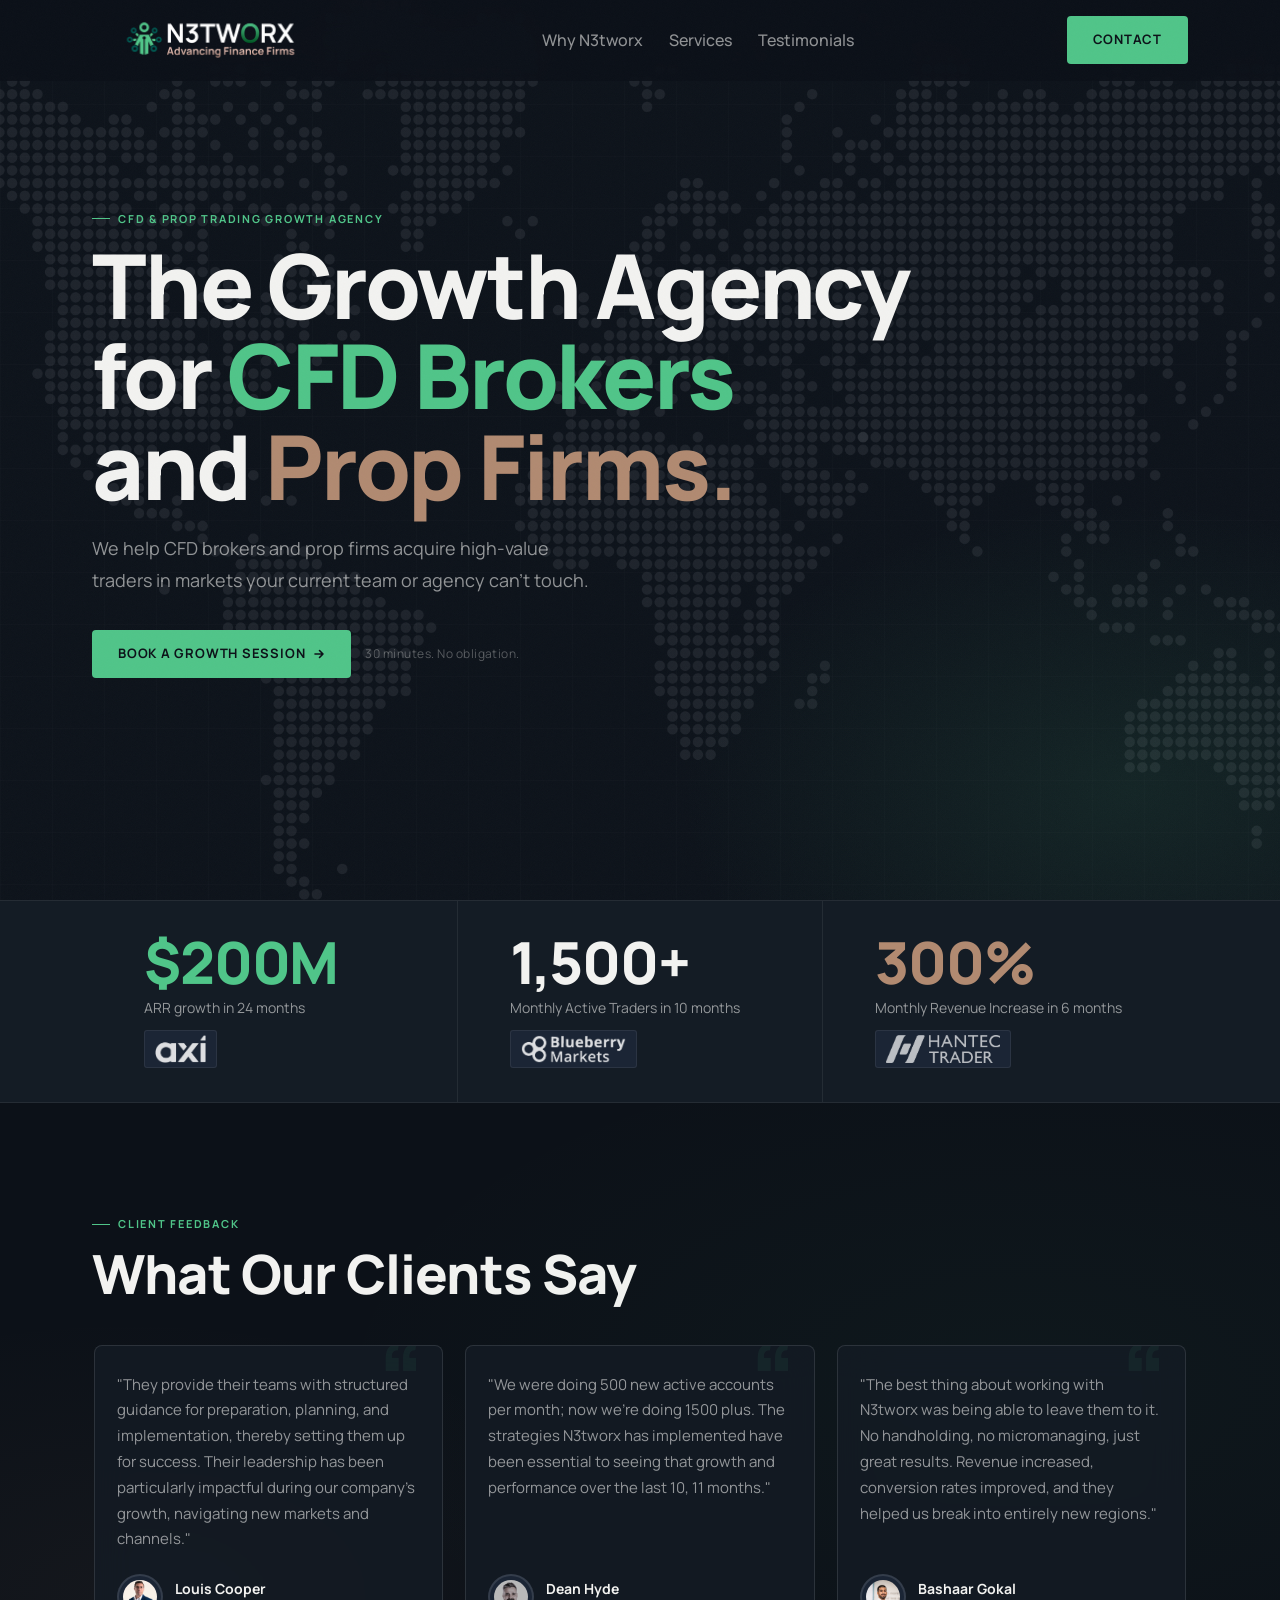
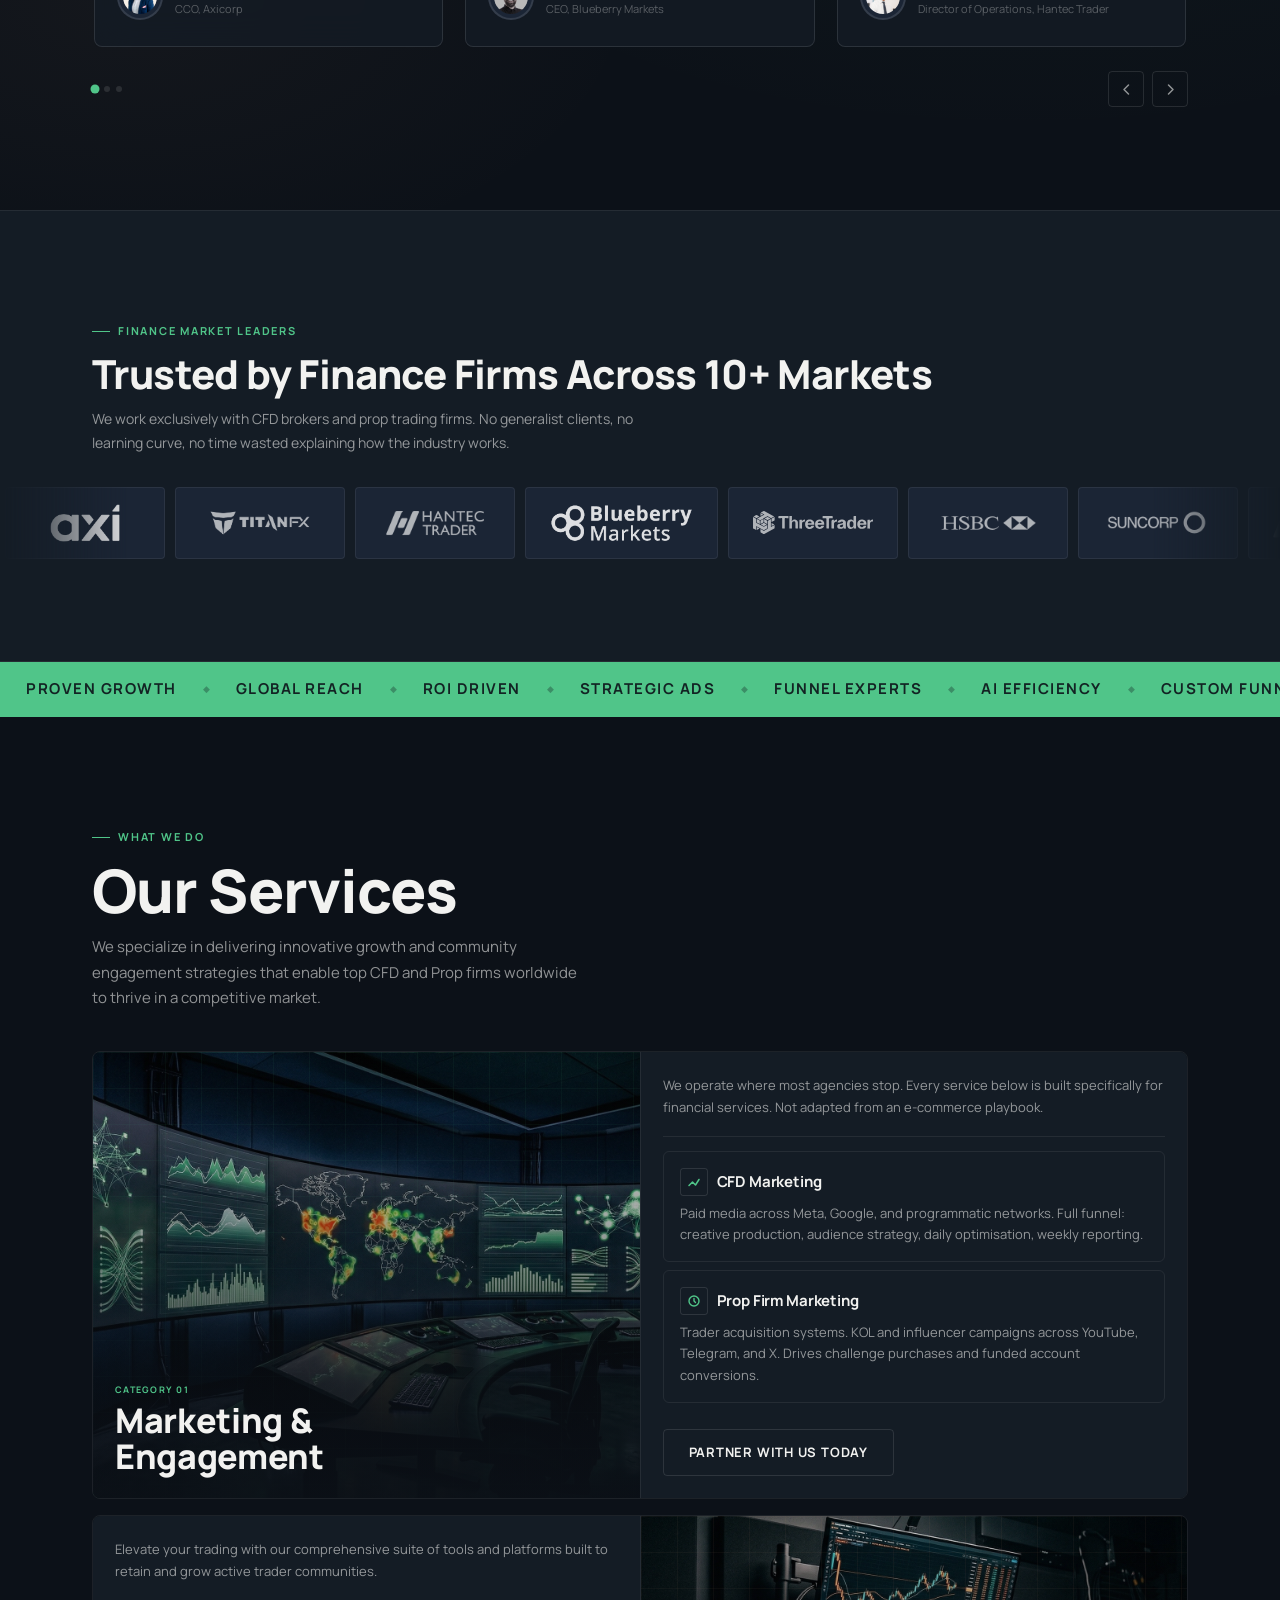
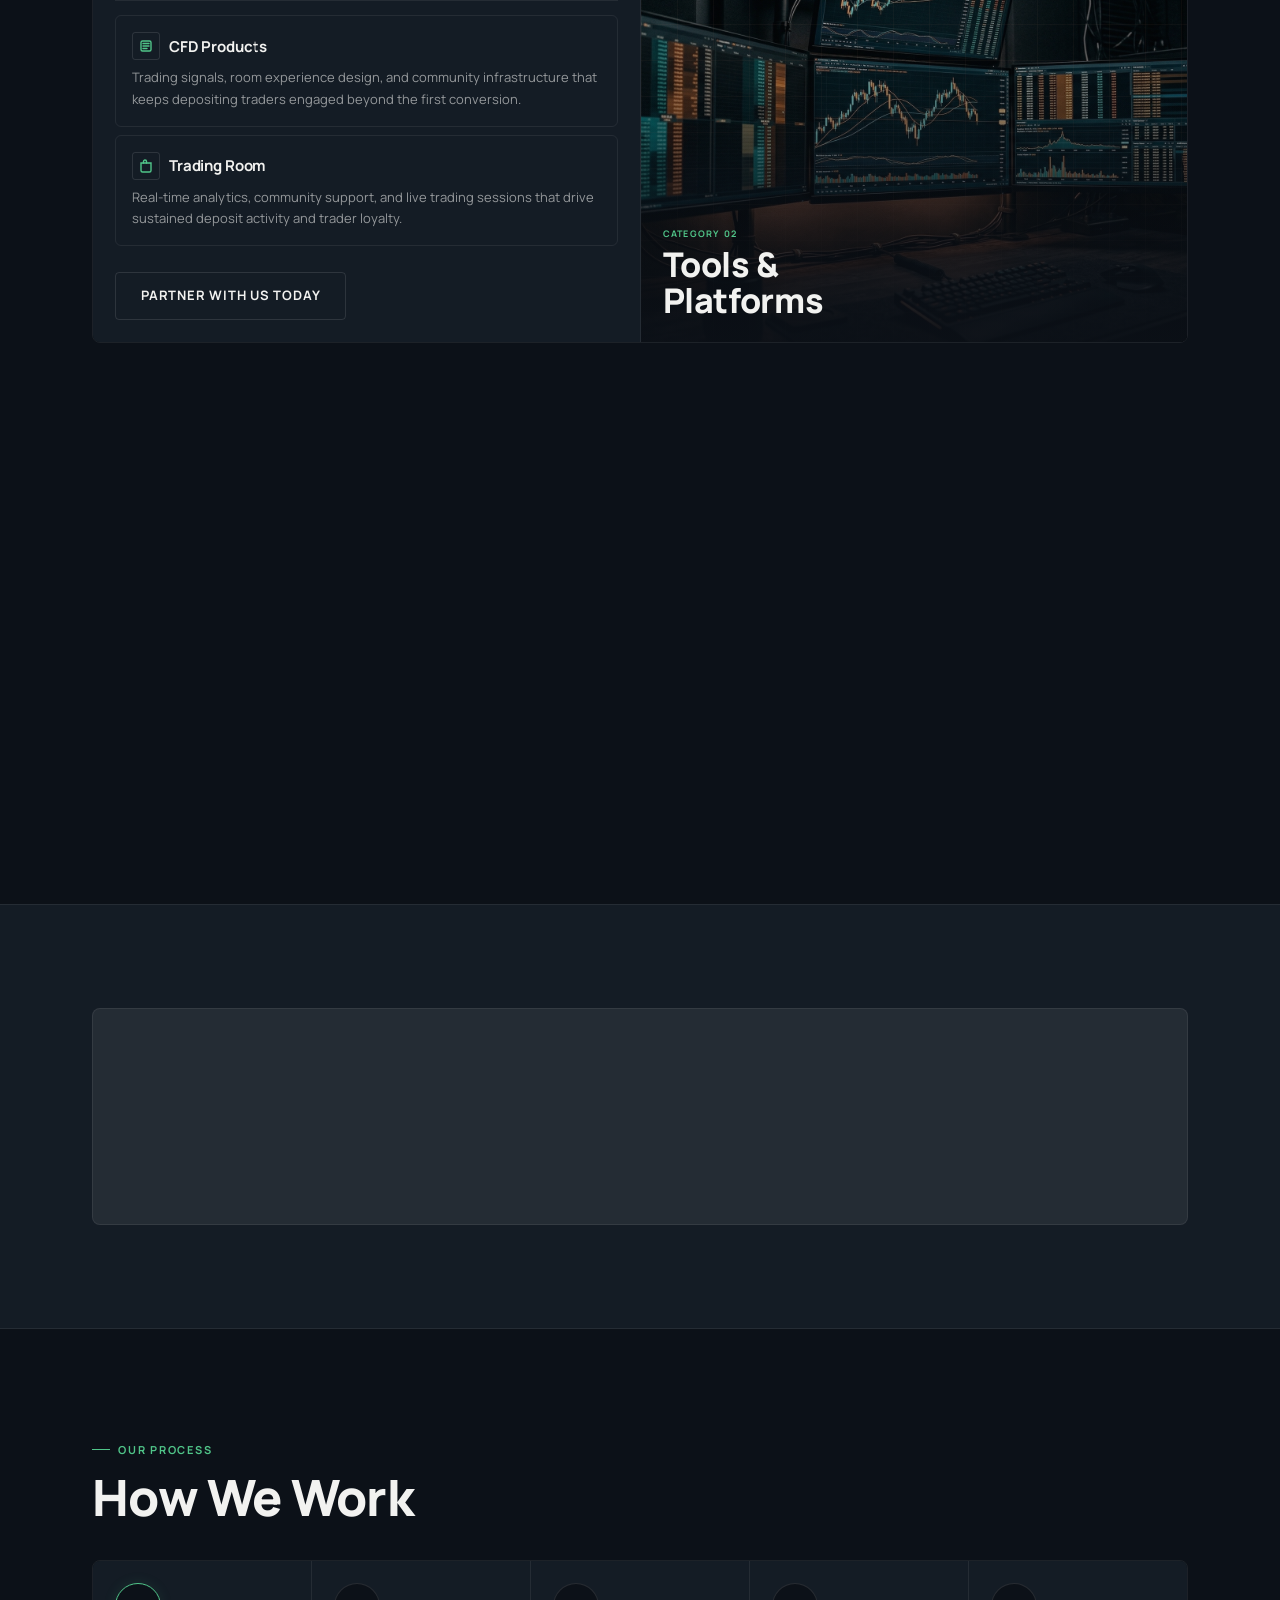
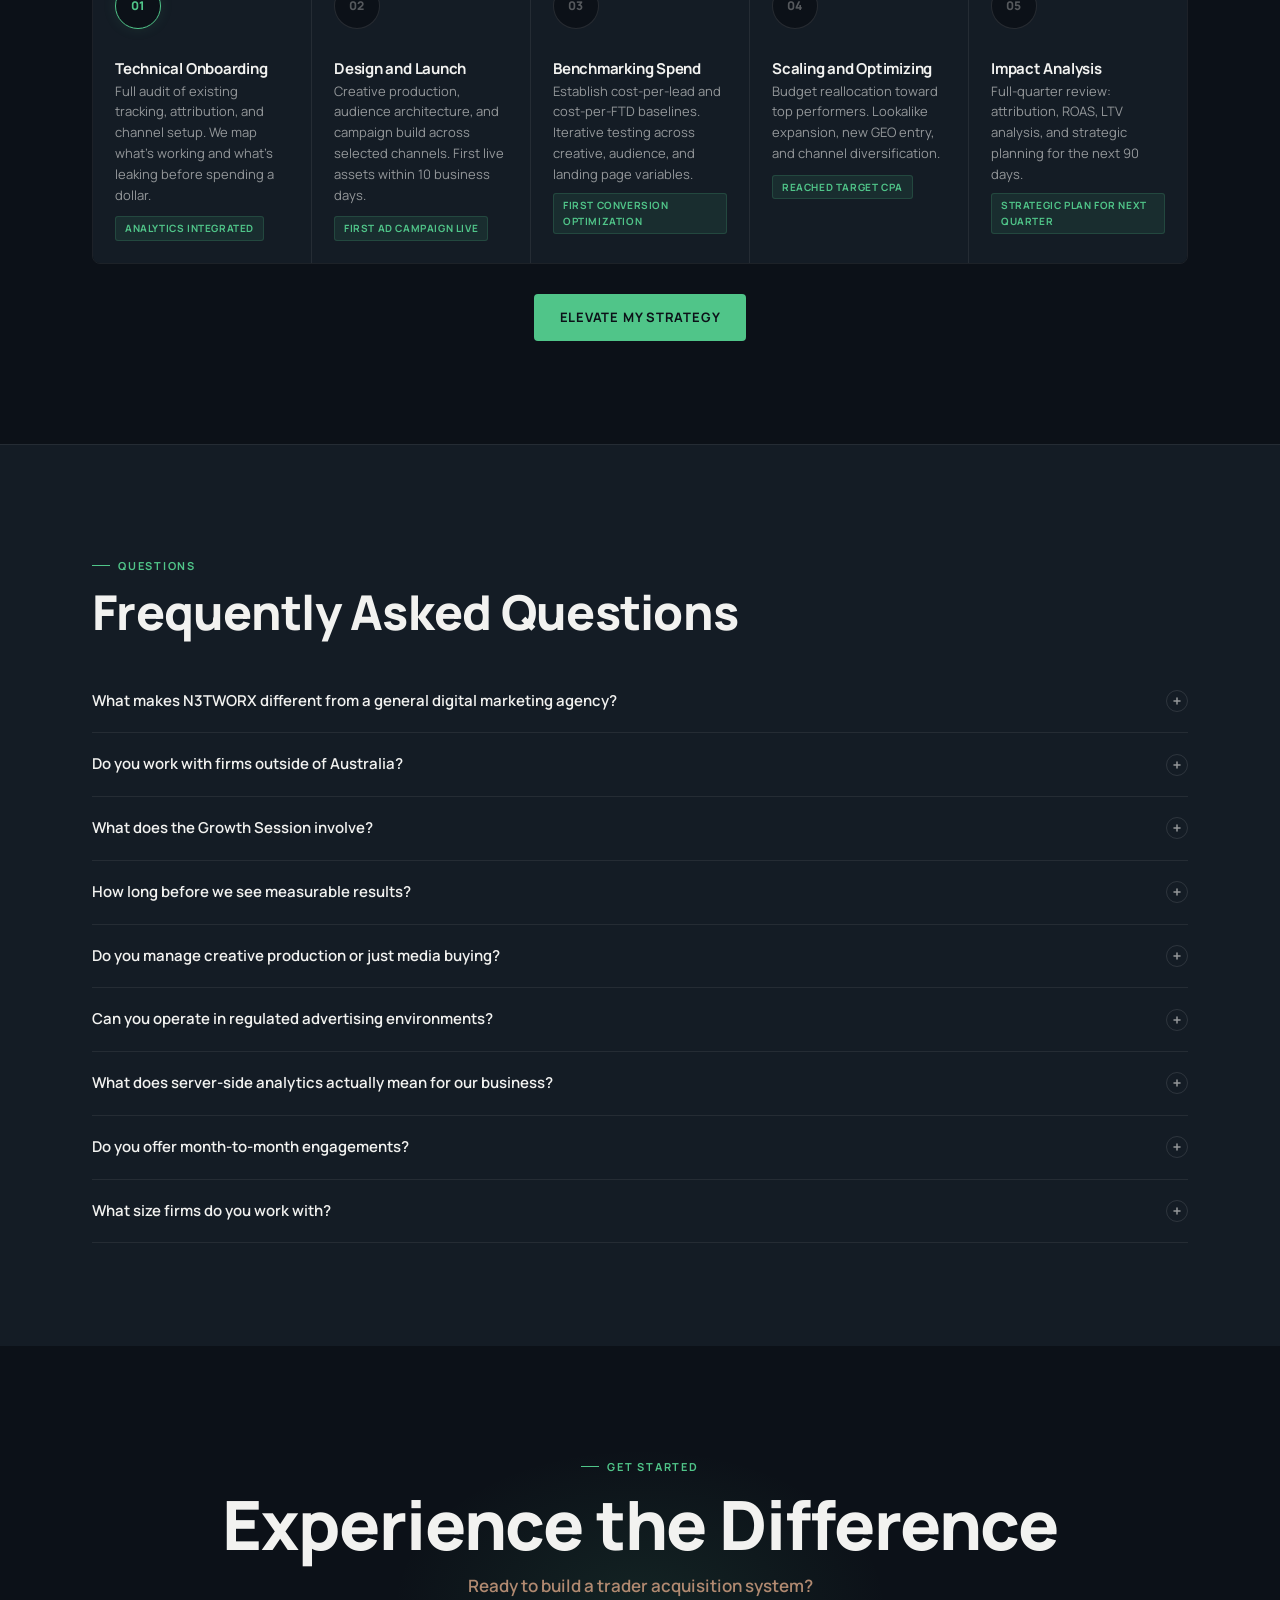
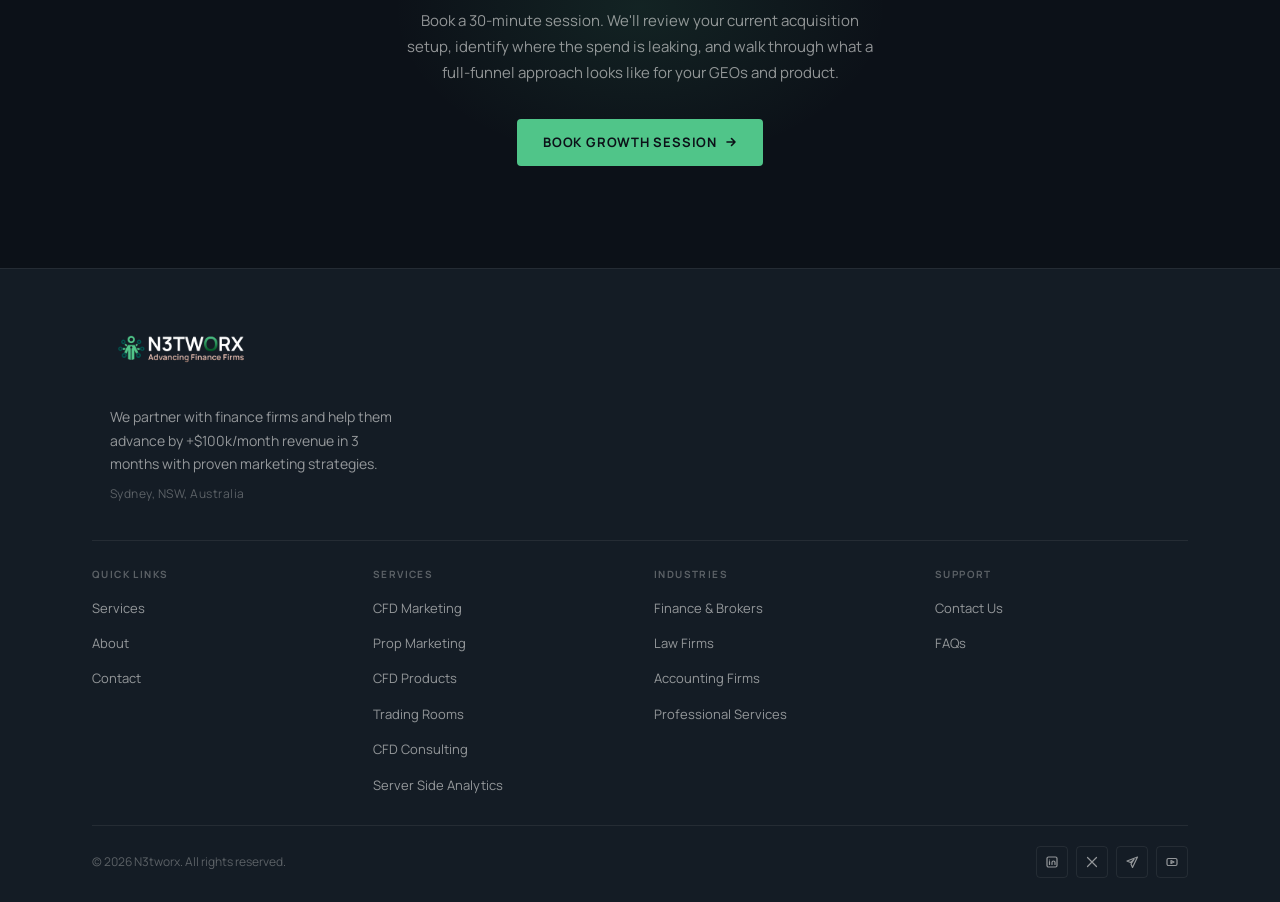
==== index.html @ bc248372 "Replace booking links with contact modal Co-Authored-By: Claude Sonnet 4.6 <noreply@anthropic.com>" ====
<!DOCTYPE html>
<html lang="en">
<head>
  <meta charset="UTF-8" />
  <meta name="viewport" content="width=device-width, initial-scale=1.0" />
  <title>N3TWORX | The Growth Agency for CFD Brokers and Prop Firms</title>
  <meta name="description" content="N3TWORX helps CFD brokers and prop trading firms acquire high-value traders in restricted markets. Proven results across 10+ global markets." />
  <meta property="og:title" content="N3TWORX | The Growth Agency for CFD Brokers and Prop Firms" />
  <meta property="og:description" content="N3TWORX helps CFD brokers and prop trading firms acquire high-value traders in restricted markets." />
  <meta property="og:type" content="website" />
  <meta property="og:image" content="assets/SecondaryLogo-o6o0X.png" />
  <link rel="icon" type="image/png" href="assets/Icon Logo dark.png" />
  <link rel="preconnect" href="https://fonts.googleapis.com" />
  <link rel="preconnect" href="https://fonts.gstatic.com" crossorigin />
  <link href="https://fonts.googleapis.com/css2?family=Manrope:wght@300;400;500;600;700;800&display=swap" rel="stylesheet" />
  <link rel="stylesheet" href="assets/style.css?v=2" />
  <script async src="https://www.googletagmanager.com/gtag/js?id=G-XXXXXXXXXX"></script>
  <script>window.dataLayer=window.dataLayer||[];function gtag(){dataLayer.push(arguments);}gtag('js',new Date());gtag('config','G-XXXXXXXXXX');</script>
</head>
<body>

<!-- ============================================================
     NAVIGATION
     ============================================================ -->
<header id="nav" role="banner">
  <div class="nav-row">

    <a href="index.html" class="logotype" aria-label="N3TWORX home" style="display:inline-flex;align-items:center;flex-shrink:0;">
      <img src="assets/SecondaryLogo-o6o0X.png"
           alt="N3TWORX — Advancing Finance Firms"
           style="height:72px;width:auto;display:block;" />
    </a>

   <nav class="nav-links-d" aria-label="Primary navigation">
  <a href="#about">Why N3tworx</a>
  <a href="#services">Services</a>
  <a href="testimonials.html">Testimonials</a>
  </nav>

    <a href="#" class="btn-p nav-cta-d" data-contact-modal>Contact</a>

    <button class="ham" id="ham" aria-label="Toggle menu" aria-expanded="false">
      <span></span><span></span><span></span>
    </button>
  </div>

  <div class="drawer" id="drawer" aria-hidden="true" role="navigation" aria-label="Mobile navigation">
    <a href="index.html">Why N3tworx</a>
    <a href="index.html#services">Services</a>
    <a href="testimonials.html">Testimonials</a>
    <a href="#" class="btn-p dcta" data-contact-modal><span style="color:#0C1118!important;display:contents;">Book a Growth Session</span></a>
  </div>
</header>

<main>

<!-- ============================================================
     HERO  — world-map background
     ============================================================ -->
<section id="hero" aria-label="Hero">
  <div class="wrap">
    <div class="hero-inner">
      <div class="eyebrow">CFD &amp; Prop Trading Growth Agency</div>
      <h1 class="hero-h1">
        The Growth Agency<br />
        for <span class="g">CFD Brokers</span><br />
        and <span class="c">Prop Firms.</span>
      </h1>
      <p class="hero-sub">
        We help CFD brokers and prop firms acquire high-value traders in markets
        your current team or agency can't touch.
      </p>
      <div class="hero-btns">
        <a href="#" class="btn-p" data-contact-modal>
          Book a Growth Session
          <svg width="12" height="12" viewBox="0 0 12 12" fill="none" aria-hidden="true">
            <path d="M2 6h8M6.5 2.5l3.5 3.5-3.5 3.5" stroke="currentColor" stroke-width="1.6" stroke-linecap="round" stroke-linejoin="round"/>
          </svg>
        </a>
        <span class="hero-note">30 minutes. No obligation.</span>
      </div>
    </div>
  </div>
</section>

<!-- ============================================================
     STATS
     ============================================================ -->
<section id="stats" aria-label="Client results">
  <div class="wrap">
    <div class="stats-wrap">

      <div class="stat fi">
        <div class="stat-n" data-from="50" data-to="200" data-pre="$" data-suf="M"
             style="color:var(--emerald)">$50M</div>
        <p class="stat-l">ARR growth in 24 months</p>
        <span class="stat-tag">
          <img src="assets/AXI-J4IXi.png" alt="AXI" class="stat-client-logo" style="height:48px;max-width:220px;object-fit:contain;opacity:.85;filter:brightness(0) invert(1);" />
        </span>
      </div>

      <div class="stat fi" style="transition-delay:.1s">
        <div class="stat-n" data-from="500" data-to="1500" data-suf="+">500</div>
        <p class="stat-l">Monthly Active Traders in 10 months</p>
        <span class="stat-tag">
          <img src="assets/BLUEBERRYMARKETS-DLYk_.png" alt="Blueberry Markets" class="stat-client-logo" style="height:48px;max-width:220px;object-fit:contain;opacity:.85;filter:brightness(0) invert(1);" />
        </span>
      </div>

      <div class="stat fi" style="transition-delay:.2s">
        <div class="stat-n" data-from="0" data-to="300" data-suf="%"
             style="color:var(--copper)">0%</div>
        <p class="stat-l">Monthly Revenue Increase in 6 months</p>
        <span class="stat-tag">
          <img src="assets/htrader-logo-mono-white-rgb-AqedH.png" alt="HTrader" class="stat-client-logo" />
        </span>
      </div>

    </div>
  </div>
</section>

<!-- ============================================================
     TESTIMONIALS
     ============================================================ -->
<section id="testi" aria-label="Client testimonials">
  <div class="wrap">

    <div class="sec-hd fi">
      <div class="eyebrow">Client Feedback</div>
      <h2>What Our Clients Say</h2>
    </div>

    <div class="tc-vp" aria-roledescription="carousel">
      <div class="tc-track" id="tc-track">

        <div class="tc-slide" role="group" aria-label="Testimonial 1 of 3">
          <div class="tc-card">
            <p class="tc-quote">"They provide their teams with structured guidance for preparation, planning, and implementation, thereby setting them up for success. Their leadership has been particularly impactful during our company's growth, navigating new markets and channels."</p>
            <div class="tc-author">
              <img src="assets/LouisCooper-A6MPd.jpeg"
                   alt="Louis Cooper"
                   class="tc-av tc-av-photo" />
              <div>
                <div class="tc-name">Louis Cooper</div>
                <div class="tc-role">CCO, Axicorp</div>
              </div>
            </div>
          </div>
        </div>

        <div class="tc-slide" role="group" aria-label="Testimonial 2 of 3">
          <div class="tc-card">
            <p class="tc-quote">"We were doing 500 new active accounts per month; now we're doing 1500 plus. The strategies N3tworx has implemented have been essential to seeing that growth and performance over the last 10, 11 months."</p>
            <div class="tc-author">
              <img src="assets/DeanHyde-DkUJo.jpeg"
                   alt="Dean Hyde"
                   class="tc-av tc-av-photo" />
              <div>
                <div class="tc-name">Dean Hyde</div>
                <div class="tc-role">CEO, Blueberry Markets</div>
              </div>
            </div>
          </div>
        </div>

        <div class="tc-slide" role="group" aria-label="Testimonial 3 of 3">
          <div class="tc-card">
            <p class="tc-quote">"The best thing about working with N3tworx was being able to leave them to it. No handholding, no micromanaging, just great results. Revenue increased, conversion rates improved, and they helped us break into entirely new regions."</p>
            <div class="tc-author">
              <img src="assets/bashaar-gokal.jpg"
                   alt="Bashaar Gokal"
                   class="tc-av tc-av-photo" />
              <div>
                <div class="tc-name">Bashaar Gokal</div>
                <div class="tc-role">Director of Operations, Hantec Trader</div>
              </div>
            </div>
          </div>
        </div>

      </div>
    </div>

    <div class="tc-ctrl">
      <div class="tc-dots" role="tablist">
        <button class="tc-dot a" data-i="0" role="tab" aria-selected="true"  aria-label="Slide 1"></button>
        <button class="tc-dot"   data-i="1" role="tab" aria-selected="false" aria-label="Slide 2"></button>
        <button class="tc-dot"   data-i="2" role="tab" aria-selected="false" aria-label="Slide 3"></button>
      </div>
      <div class="tc-arrows">
        <button class="tc-arr" id="tc-prev" aria-label="Previous">
          <svg width="13" height="13" viewBox="0 0 13 13" fill="none"><path d="M8.5 2L4 6.5l4.5 4.5" stroke="currentColor" stroke-width="1.5" stroke-linecap="round" stroke-linejoin="round"/></svg>
        </button>
        <button class="tc-arr" id="tc-next" aria-label="Next">
          <svg width="13" height="13" viewBox="0 0 13 13" fill="none"><path d="M4.5 2L9 6.5 4.5 11" stroke="currentColor" stroke-width="1.5" stroke-linecap="round" stroke-linejoin="round"/></svg>
        </button>
      </div>
    </div>

  </div>
</section>

<!-- ============================================================
     CLIENT LOGO STRIP
     ============================================================ -->
<section id="logos" aria-label="Client logos">
  <div class="wrap">
    <div class="fi">
      <div class="eyebrow">Finance Market Leaders</div>
      <h2 style="font-size:clamp(22px,3.5vw,40px);">Trusted by Finance Firms Across 10+ Markets</h2>
      <p class="logos-sub">We work exclusively with CFD brokers and prop trading firms. No generalist clients, no learning curve, no time wasted explaining how the industry works.</p>
    </div>
  </div>

  <div class="mq-outer" aria-hidden="true">
    <div class="mq-track">
      <!-- set 1 -->
      <div class="lg-pill"><img src="assets/AXI-J4IXi.png" alt="AXI" style="height:48px;max-width:220px;object-fit:contain;opacity:.85;filter:brightness(0) invert(1);" /></div>
      <div class="lg-pill"><img src="assets/titanfx-qf6c6.png"                   alt="TitanFX" /></div>
      <div class="lg-pill"><img src="assets/hantec-F2Cs2.png"                    alt="Hantec" /></div>
      <div class="lg-pill"><img src="assets/BLUEBERRYMARKETS-DLYk_.png" alt="Blueberry Markets" style="height:48px;max-width:220px;object-fit:contain;opacity:.85;filter:brightness(0) invert(1);" /></div>
      <div class="lg-pill"><img src="assets/logo_threetrader1-zyp-e.svg"         alt="ThreeTrader" /></div>
      <div class="lg-pill"><img src="assets/hsbc-zAUtm.png"                      alt="HSBC" /></div>
      <div class="lg-pill"><img src="assets/suncorp-amyCI.png"                   alt="Suncorp" /></div>
      <div class="lg-pill"><img src="assets/client-hantecmarkets1-d4QAI.svg"     alt="Hantec Markets" /></div>
      <div class="lg-pill"><img src="assets/client-taurex-0wyzW.svg"             alt="Taurex" /></div>
      <div class="lg-pill"><img src="assets/htrader-logo-mono-white-rgb-AqedH.png" alt="HTrader" /></div>
      <!-- set 2 (duplicate for seamless loop) -->
      <div class="lg-pill"><img src="assets/AXI-J4IXi.png" alt="AXI" style="height:48px;max-width:220px;object-fit:contain;opacity:.85;filter:brightness(0) invert(1);" /></div>
      <div class="lg-pill"><img src="assets/titanfx-qf6c6.png"                   alt="TitanFX" /></div>
      <div class="lg-pill"><img src="assets/hantec-F2Cs2.png"                    alt="Hantec" /></div>
      <div class="lg-pill"><img src="assets/BLUEBERRYMARKETS-DLYk_.png" alt="Blueberry Markets" style="height:48px;max-width:220px;object-fit:contain;opacity:.85;filter:brightness(0) invert(1);" /></div>
      <div class="lg-pill"><img src="assets/logo_threetrader1-zyp-e.svg"         alt="ThreeTrader" /></div>
      <div class="lg-pill"><img src="assets/hsbc-zAUtm.png"                      alt="HSBC" /></div>
      <div class="lg-pill"><img src="assets/suncorp-amyCI.png"                   alt="Suncorp" /></div>
      <div class="lg-pill"><img src="assets/client-hantecmarkets1-d4QAI.svg"     alt="Hantec Markets" /></div>
      <div class="lg-pill"><img src="assets/client-taurex-0wyzW.svg"             alt="Taurex" /></div>
      <div class="lg-pill"><img src="assets/htrader-logo-mono-white-rgb-AqedH.png" alt="HTrader" /></div>
    </div>
  </div>
</section>


<!-- ============================================================
     CAPABILITY MARQUEE STRIP
     ============================================================ -->
<div id="cap-strip" aria-hidden="true">
  <div style="display:flex;overflow:hidden;">
    <div class="cs-track">
      <span class="cs-item">Proven Growth</span><span class="cs-sep">◆</span>
      <span class="cs-item">Global Reach</span><span class="cs-sep">◆</span>
      <span class="cs-item">ROI Driven</span><span class="cs-sep">◆</span>
      <span class="cs-item">Strategic Ads</span><span class="cs-sep">◆</span>
      <span class="cs-item">Funnel Experts</span><span class="cs-sep">◆</span>
      <span class="cs-item">AI Efficiency</span><span class="cs-sep">◆</span>
      <span class="cs-item">Custom Funnels</span><span class="cs-sep">◆</span>
      <span class="cs-item">Engagement Boost</span><span class="cs-sep">◆</span>
      <span class="cs-item">Community Building</span><span class="cs-sep">◆</span>
      <span class="cs-item">Lifecycle Partners</span><span class="cs-sep">◆</span>
      <span class="cs-item">Conversion Mastery</span><span class="cs-sep">◆</span>
      <span class="cs-item">Proven Growth</span><span class="cs-sep">◆</span>
      <span class="cs-item">Global Reach</span><span class="cs-sep">◆</span>
      <span class="cs-item">ROI Driven</span><span class="cs-sep">◆</span>
      <span class="cs-item">Strategic Ads</span><span class="cs-sep">◆</span>
      <span class="cs-item">Funnel Experts</span><span class="cs-sep">◆</span>
      <span class="cs-item">AI Efficiency</span><span class="cs-sep">◆</span>
      <span class="cs-item">Custom Funnels</span><span class="cs-sep">◆</span>
      <span class="cs-item">Engagement Boost</span><span class="cs-sep">◆</span>
      <span class="cs-item">Community Building</span><span class="cs-sep">◆</span>
      <span class="cs-item">Lifecycle Partners</span><span class="cs-sep">◆</span>
      <span class="cs-item">Conversion Mastery</span><span class="cs-sep">◆</span>
    </div>
  </div>
</div>

<!-- ============================================================
     SERVICES
     ============================================================ -->
<section id="services" aria-label="Services">
  <div class="wrap">

    <div class="svc-head fi">
      <div class="eyebrow">What We Do</div>
      <h2>Our Services</h2>
    </div>
    <p class="svc-intro fi">We specialize in delivering innovative growth and community engagement strategies that enable top CFD and Prop firms worldwide to thrive in a competitive market.</p>

    <!-- Category 1 -->
    <div class="svc-cat fi">
      <div class="svc-img svc-img-marketing" style="background-image:url('assets/marketing-engagement.webp');background-size:cover;background-position:center center;">
        <div class="svc-img-overlay" aria-hidden="true"></div>
        <span class="svc-cat-eye">Category 01</span>
        <div class="svc-cat-h">Marketing &amp;<br />Engagement</div>
      </div>
      <div class="svc-cards">
        <p class="svc-intro-txt">We operate where most agencies stop. Every service below is built specifically for financial services. Not adapted from an e-commerce playbook.</p>
        <div class="svc-card">
          <div class="svc-ch">
            <div class="svc-ico"><svg width="14" height="14" viewBox="0 0 14 14" fill="none"><path d="M2 10.5L5.5 7l3 3 3.5-5.5" stroke="currentColor" stroke-width="1.5" stroke-linecap="round" stroke-linejoin="round"/></svg></div>
            <h4>CFD Marketing</h4>
          </div>
          <p>Paid media across Meta, Google, and programmatic networks. Full funnel: creative production, audience strategy, daily optimisation, weekly reporting.</p>
        </div>
        <div class="svc-card">
          <div class="svc-ch">
            <div class="svc-ico"><svg width="14" height="14" viewBox="0 0 14 14" fill="none"><circle cx="7" cy="7" r="5" stroke="currentColor" stroke-width="1.4"/><path d="M7 4.5v2.5l1.5 1.5" stroke="currentColor" stroke-width="1.4" stroke-linecap="round"/></svg></div>
            <h4>Prop Firm Marketing</h4>
          </div>
          <p>Trader acquisition systems. KOL and influencer campaigns across YouTube, Telegram, and X. Drives challenge purchases and funded account conversions.</p>
        </div>
        <div class="svc-cta">
          <a href="#" class="btn-o" data-contact-modal>Partner With Us Today</a>
        </div>
      </div>
    </div>

    <!-- Category 2 — flipped -->
    <div class="svc-cat flip fi">
      <div class="svc-img svc-img-tools" style="background-image:url('assets/tools-platforms.webp');background-size:cover;background-position:center center;">
        <div class="svc-img-overlay" aria-hidden="true"></div>
        <span class="svc-cat-eye">Category 02</span>
        <div class="svc-cat-h">Tools &amp;<br />Platforms</div>
      </div>
      <div class="svc-cards">
        <p class="svc-intro-txt">Elevate your trading with our comprehensive suite of tools and platforms built to retain and grow active trader communities.</p>
        <div class="svc-card">
          <div class="svc-ch">
            <div class="svc-ico"><svg width="14" height="14" viewBox="0 0 14 14" fill="none"><rect x="2" y="2" width="10" height="10" rx="1.5" stroke="currentColor" stroke-width="1.4"/><path d="M4 7h6M4 4.5h6M4 9.5h4" stroke="currentColor" stroke-width="1.4" stroke-linecap="round"/></svg></div>
            <h4>CFD Products</h4>
          </div>
          <p>Trading signals, room experience design, and community infrastructure that keeps depositing traders engaged beyond the first conversion.</p>
        </div>
        <div class="svc-card">
          <div class="svc-ch">
            <div class="svc-ico"><svg width="14" height="14" viewBox="0 0 14 14" fill="none"><path d="M2 4h10v7.5a1.5 1.5 0 0 1-1.5 1.5h-7A1.5 1.5 0 0 1 2 11.5V4z" stroke="currentColor" stroke-width="1.4"/><path d="M4.5 4V2.5a1.5 1.5 0 0 1 3 0V4" stroke="currentColor" stroke-width="1.4" stroke-linecap="round"/></svg></div>
            <h4>Trading Room</h4>
          </div>
          <p>Real-time analytics, community support, and live trading sessions that drive sustained deposit activity and trader loyalty.</p>
        </div>
        <div class="svc-cta">
          <a href="#" class="btn-o" data-contact-modal>Partner With Us Today</a>
        </div>
      </div>
    </div>

    <!-- Category 3 -->
    <div class="svc-cat fi">
      <div class="svc-img svc-img-dark" style="background-image:url('assets/strategy-insights.webp');background-size:cover;background-position:center center;">
        <div class="svc-img-overlay" aria-hidden="true"></div>
        <div class="svc-grid" aria-hidden="true"></div>
        <span class="svc-cat-eye">Category 03</span>
        <div class="svc-cat-h">Strategy &amp;<br />Insights</div>
      </div>
      <div class="svc-cards">
        <p class="svc-intro-txt">Navigate the complexities of the CFD market with confidence. CMO and Head of Performance level operators, not account managers.</p>
        <div class="svc-card">
          <div class="svc-ch">
            <div class="svc-ico"><svg width="14" height="14" viewBox="0 0 14 14" fill="none"><path d="M7 1.5a5.5 5.5 0 1 0 0 11 5.5 5.5 0 0 0 0-11z" stroke="currentColor" stroke-width="1.4"/><path d="M7 5v3.5M5.5 7H8.5" stroke="currentColor" stroke-width="1.4" stroke-linecap="round"/></svg></div>
            <h4>CFD Consulting</h4>
          </div>
          <p>Acquisition architecture, channel selection, ICP analysis, and go-to-market planning from CMO and Head of Performance level operators.</p>
        </div>
        <div class="svc-card">
          <div class="svc-ch">
            <div class="svc-ico"><svg width="14" height="14" viewBox="0 0 14 14" fill="none"><path d="M2.5 11.5V7M5 11.5V4.5M7.5 11.5V8.5M10 11.5V2.5" stroke="currentColor" stroke-width="1.5" stroke-linecap="round"/></svg></div>
            <h4>Server Side Analytics</h4>
          </div>
          <p>Attribution setup, conversion tracking, and funnel analytics built for financial services compliance. Know exactly where your traders come from.</p>
        </div>
        <div class="svc-cta">
          <a href="#" class="btn-o" data-contact-modal>Partner With Us Today</a>
        </div>
      </div>
    </div>

  </div>
</section>

<!-- ============================================================
     VALUE PROPS
     ============================================================ -->
<section id="vals" aria-label="Value propositions">
  <div class="wrap">
    <div class="val-g">
      <div class="val-item fi"><svg class="val-ico" viewBox="0 0 34 34" fill="none"><path d="M6.5 17c0-5.799 4.701-10.5 10.5-10.5S27.5 11.201 27.5 17 22.799 27.5 17 27.5 6.5 22.799 6.5 17z" stroke="currentColor" stroke-width="1.5"/><path d="M12.5 17h9M17 12.5v9" stroke="currentColor" stroke-width="1.5" stroke-linecap="round"/></svg><h3>Customized Solutions</h3><p>Tailored CFD tools and growth strategies for firms at every stage. No templates borrowed from unrelated verticals.</p></div>
      <div class="val-item fi" style="transition-delay:.1s"><svg class="val-ico" viewBox="0 0 34 34" fill="none"><path d="M6.5 25L11 18l5 5 4-5.5 7.5 7.5" stroke="currentColor" stroke-width="1.5" stroke-linecap="round" stroke-linejoin="round"/><rect x="6.5" y="6.5" width="21" height="21" rx="2" stroke="currentColor" stroke-width="1.5"/></svg><h3>Data-Driven Strategies</h3><p>Every channel decision backed by attribution data, not intuition. Analytics for informed decisions in the CFD landscape.</p></div>
      <div class="val-item fi" style="transition-delay:.2s"><svg class="val-ico" viewBox="0 0 34 34" fill="none"><path d="M17 6.5v2.5M22.77 9.23l-1.77 1.77M25.5 17H23M22.77 24.77l-1.77-1.77M17 27.5V25M11.23 24.77l1.77-1.77M8.5 17H11M11.23 9.23l1.77 1.77" stroke="currentColor" stroke-width="1.5" stroke-linecap="round"/><circle cx="17" cy="17" r="3.5" stroke="currentColor" stroke-width="1.5"/></svg><h3>Growth-Focused Marketing</h3><p>Campaigns built to maximize deposits and first-time deposits. Performance-only thinking from brief to weekly report.</p></div>
      <div class="val-item fi" style="transition-delay:.3s"><svg class="val-ico" viewBox="0 0 34 34" fill="none"><rect x="6.5" y="12" width="21" height="14" rx="2" stroke="currentColor" stroke-width="1.5"/><path d="M12 12v-1.5a5 5 0 0 1 10 0V12" stroke="currentColor" stroke-width="1.5" stroke-linecap="round"/><circle cx="17" cy="19" r="2" stroke="currentColor" stroke-width="1.5"/></svg><h3>Trading Room Experience</h3><p>Live analytics, community support, and expert sessions. Keeps depositing traders engaged past the first conversion.</p></div>
    </div>
  </div>
</section>

<!-- ============================================================
     PROCESS
     ============================================================ -->
<section id="process" aria-label="How we work">
  <div class="wrap">
    <div class="fi">
      <div class="eyebrow">Our Process</div>
      <h2 style="font-size:clamp(26px,4.5vw,50px);">How We Work</h2>
    </div>
    <div class="proc-list">
      <div class="proc-step p-active fi"><div class="p-num">01</div><div class="p-body"><h4>Technical Onboarding</h4><p>Full audit of existing tracking, attribution, and channel setup. We map what's working and what's leaking before spending a dollar.</p><span class="ms">Analytics Integrated</span></div></div>
      <div class="proc-step fi" style="transition-delay:.07s"><div class="p-num">02</div><div class="p-body"><h4>Design and Launch</h4><p>Creative production, audience architecture, and campaign build across selected channels. First live assets within 10 business days.</p><span class="ms">First Ad Campaign Live</span></div></div>
      <div class="proc-step fi" style="transition-delay:.14s"><div class="p-num">03</div><div class="p-body"><h4>Benchmarking Spend</h4><p>Establish cost-per-lead and cost-per-FTD baselines. Iterative testing across creative, audience, and landing page variables.</p><span class="ms">First Conversion Optimization</span></div></div>
      <div class="proc-step fi" style="transition-delay:.21s"><div class="p-num">04</div><div class="p-body"><h4>Scaling and Optimizing</h4><p>Budget reallocation toward top performers. Lookalike expansion, new GEO entry, and channel diversification.</p><span class="ms">Reached Target CPA</span></div></div>
      <div class="proc-step fi" style="transition-delay:.28s"><div class="p-num">05</div><div class="p-body"><h4>Impact Analysis</h4><p>Full-quarter review: attribution, ROAS, LTV analysis, and strategic planning for the next 90 days.</p><span class="ms">Strategic Plan for Next Quarter</span></div></div>
    </div>
    <div class="proc-foot fi">
      <a href="#" class="btn-p" data-contact-modal>Elevate My Strategy</a>
    </div>
  </div>
</section>

<!-- ============================================================
     FAQ
     ============================================================ -->
<section id="faq" aria-label="FAQ">
  <div class="wrap">
    <div class="fi">
      <div class="eyebrow">Questions</div>
      <h2 style="font-size:clamp(26px,4vw,48px);">Frequently Asked Questions</h2>
    </div>
    <div class="faq-list">
      <div class="faq-item fi"><button class="faq-btn" aria-expanded="false">What makes N3TWORX different from a general digital marketing agency?<span class="faq-ico"><svg width="10" height="10" viewBox="0 0 10 10" fill="none"><path d="M2 5h6M5 2v6" stroke="currentColor" stroke-width="1.5" stroke-linecap="round"/></svg></span></button><div class="faq-ans"><div class="faq-ans-inner">We work exclusively with CFD brokers and prop trading firms. Our team has operated inside these businesses at executive level — not as consultants, but as practitioners. A general agency learns on your budget. We don't.</div></div></div>
      <div class="faq-item fi"><button class="faq-btn" aria-expanded="false">Do you work with firms outside of Australia?<span class="faq-ico"><svg width="10" height="10" viewBox="0 0 10 10" fill="none"><path d="M2 5h6M5 2v6" stroke="currentColor" stroke-width="1.5" stroke-linecap="round"/></svg></span></button><div class="faq-ans"><div class="faq-ans-inner">Yes. We operate across APAC, MENA, and Europe. Our campaigns run in 10+ active markets and our team has experience managing media in 156 countries.</div></div></div>
      <div class="faq-item fi"><button class="faq-btn" aria-expanded="false">What does the Growth Session involve?<span class="faq-ico"><svg width="10" height="10" viewBox="0 0 10 10" fill="none"><path d="M2 5h6M5 2v6" stroke="currentColor" stroke-width="1.5" stroke-linecap="round"/></svg></span></button><div class="faq-ans"><div class="faq-ans-inner">A 30-minute working session. We review your current acquisition setup, identify where budget is leaking, and walk through what a full-funnel approach looks like for your specific GEOs and product type.</div></div></div>
      <div class="faq-item fi"><button class="faq-btn" aria-expanded="false">How long before we see measurable results?<span class="faq-ico"><svg width="10" height="10" viewBox="0 0 10 10" fill="none"><path d="M2 5h6M5 2v6" stroke="currentColor" stroke-width="1.5" stroke-linecap="round"/></svg></span></button><div class="faq-ans"><div class="faq-ans-inner">First campaigns are typically live within 10 business days of onboarding. Most clients see their first material shift in CPA within 60 to 90 days.</div></div></div>
      <div class="faq-item fi"><button class="faq-btn" aria-expanded="false">Do you manage creative production or just media buying?<span class="faq-ico"><svg width="10" height="10" viewBox="0 0 10 10" fill="none"><path d="M2 5h6M5 2v6" stroke="currentColor" stroke-width="1.5" stroke-linecap="round"/></svg></span></button><div class="faq-ans"><div class="faq-ans-inner">Both. Full-funnel means full-funnel. We handle creative strategy, production, copy, landing page architecture, media buying, daily optimisation, and weekly reporting.</div></div></div>
      <div class="faq-item fi"><button class="faq-btn" aria-expanded="false">Can you operate in regulated advertising environments?<span class="faq-ico"><svg width="10" height="10" viewBox="0 0 10 10" fill="none"><path d="M2 5h6M5 2v6" stroke="currentColor" stroke-width="1.5" stroke-linecap="round"/></svg></span></button><div class="faq-ans"><div class="faq-ans-inner">Yes. We've operated in gambling, crypto, and financial services — the three most restricted categories in digital advertising. Restricted environments are our primary operating context.</div></div></div>
      <div class="faq-item fi"><button class="faq-btn" aria-expanded="false">What does server-side analytics actually mean for our business?<span class="faq-ico"><svg width="10" height="10" viewBox="0 0 10 10" fill="none"><path d="M2 5h6M5 2v6" stroke="currentColor" stroke-width="1.5" stroke-linecap="round"/></svg></span></button><div class="faq-ans"><div class="faq-ans-inner">Server-side events give you cleaner attribution, better optimisation signals, and a defensible audit trail for compliance — not dependent on client-side pixels blocked by ad blockers or iOS restrictions.</div></div></div>
      <div class="faq-item fi"><button class="faq-btn" aria-expanded="false">Do you offer month-to-month engagements?<span class="faq-ico"><svg width="10" height="10" viewBox="0 0 10 10" fill="none"><path d="M2 5h6M5 2v6" stroke="currentColor" stroke-width="1.5" stroke-linecap="round"/></svg></span></button><div class="faq-ans"><div class="faq-ans-inner">Our engagements are structured around 90-day performance cycles. We discuss exit terms upfront with every client.</div></div></div>
      <div class="faq-item fi"><button class="faq-btn" aria-expanded="false">What size firms do you work with?<span class="faq-ico"><svg width="10" height="10" viewBox="0 0 10 10" fill="none"><path d="M2 5h6M5 2v6" stroke="currentColor" stroke-width="1.5" stroke-linecap="round"/></svg></span></button><div class="faq-ans"><div class="faq-ans-inner">Mid-size to enterprise CFD brokers and prop trading firms with an existing media budget and an established product.</div></div></div>
    </div>
  </div>
</section>

<!-- ============================================================
     FINAL CTA
     ============================================================ -->
<section id="cta-final" aria-label="Book a growth session">
  <div class="wrap">
    <div class="ctaf fi">
      <div class="eyebrow" style="justify-content:center;">Get Started</div>
      <h2>Experience the Difference</h2>
      <p class="sub">Ready to build a trader acquisition system?</p>
      <p class="body">Book a 30-minute session. We'll review your current acquisition setup, identify where the spend is leaking, and walk through what a full-funnel approach looks like for your GEOs and product.</p>
      <a href="#" class="btn-p" data-contact-modal>
        Book Growth Session
        <svg width="12" height="12" viewBox="0 0 12 12" fill="none"><path d="M2 6h8M6.5 2.5l3.5 3.5-3.5 3.5" stroke="currentColor" stroke-width="1.6" stroke-linecap="round" stroke-linejoin="round"/></svg>
      </a>
    </div>
  </div>
</section>

</main>

<!-- ============================================================
     FOOTER
     ============================================================ -->
<footer id="footer" aria-label="Site footer">
  <div class="wrap">

    <div class="foot-brand">
      <a href="index.html" class="logotype" aria-label="N3TWORX home" style="padding:0;margin:0;">
        <img src="assets/SecondaryLogo-o6o0X.png" alt="N3TWORX" style="height:72px;width:auto;display:block;" />
      </a>
      <p class="foot-tag">We partner with finance firms and help them advance by +$100k/month revenue in 3 months with proven marketing strategies.</p>
      <p class="foot-loc">Sydney, NSW, Australia</p>
    </div>

    <div class="foot-grid">
      <div class="foot-col"><h4>Quick Links</h4><ul><li><a href="#services">Services</a></li><li><a href="#about">About</a></li><li><a href="#" data-contact-modal>Contact</a></li></ul></div>
      <div class="foot-col"><h4>Services</h4><ul><li><a href="#services">CFD Marketing</a></li><li><a href="#services">Prop Marketing</a></li><li><a href="#services">CFD Products</a></li><li><a href="#services">Trading Rooms</a></li><li><a href="#services">CFD Consulting</a></li><li><a href="#services">Server Side Analytics</a></li></ul></div>
      <div class="foot-col"><h4>Industries</h4><ul><li><a href="#">Finance &amp; Brokers</a></li><li><a href="#">Law Firms</a></li><li><a href="#">Accounting Firms</a></li><li><a href="#">Professional Services</a></li></ul></div>
      <div class="foot-col"><h4>Support</h4><ul><li><a href="#" data-contact-modal>Contact Us</a></li><li><a href="#faq">FAQs</a></li></ul></div>
    </div>

    <div class="foot-bot">
      <p class="foot-copy">&copy; 2026 N3tworx. All rights reserved.</p>
      <div class="soc">
        <a href="#" aria-label="LinkedIn"><svg width="14" height="14" viewBox="0 0 14 14" fill="none"><rect x="2" y="2" width="10" height="10" rx="1.5" stroke="currentColor" stroke-width="1.2"/><path d="M4.5 6.5v3M4.5 5v.01M7 9.5V7.5A1.5 1.5 0 0 1 10 7.5v2" stroke="currentColor" stroke-width="1.2" stroke-linecap="round"/></svg></a>
        <a href="#" aria-label="X / Twitter"><svg width="14" height="14" viewBox="0 0 14 14" fill="none"><path d="M2.5 2.5l9 9M11.5 2.5l-9 9" stroke="currentColor" stroke-width="1.2" stroke-linecap="round"/></svg></a>
        <a href="#" aria-label="Telegram"><svg width="14" height="14" viewBox="0 0 14 14" fill="none"><path d="M12.5 2L2 6l3.5 1.5L9 4.5 6 9l1.5 3.5L12.5 2z" stroke="currentColor" stroke-width="1.2" stroke-linecap="round" stroke-linejoin="round"/></svg></a>
        <a href="#" aria-label="YouTube"><svg width="14" height="14" viewBox="0 0 14 14" fill="none"><rect x="2" y="3.5" width="10" height="7" rx="1.5" stroke="currentColor" stroke-width="1.2"/><path d="M6 5.5l3 1.5-3 1.5V5.5z" stroke="currentColor" stroke-width="1.2" stroke-linejoin="round"/></svg></a>
      </div>
    </div>

  </div>
</footer>

<div class="stk">
  <a href="#" data-contact-modal>Book a Call</a>
</div>

<button id="btt" aria-label="Back to top">
  <svg width="12" height="12" viewBox="0 0 12 12" fill="none"><path d="M6 9.5V2.5M2.5 6L6 2.5 9.5 6" stroke="currentColor" stroke-width="1.6" stroke-linecap="round" stroke-linejoin="round"/></svg>
</button>

<script>
const nav=document.getElementById('nav'),btt=document.getElementById('btt');
window.addEventListener('scroll',()=>{nav.classList.toggle('sc',scrollY>20);btt.classList.toggle('sh',scrollY>500);},{passive:true});
btt.addEventListener('click',()=>window.scrollTo({top:0,behavior:'smooth'}));
const ham=document.getElementById('ham'),drawer=document.getElementById('drawer');
ham.addEventListener('click',()=>{const o=drawer.classList.toggle('o');ham.classList.toggle('o',o);ham.setAttribute('aria-expanded',o);drawer.setAttribute('aria-hidden',!o);});
drawer.querySelectorAll('a').forEach(a=>a.addEventListener('click',()=>{drawer.classList.remove('o');ham.classList.remove('o');ham.setAttribute('aria-expanded','false');}));
document.querySelectorAll('a[href^="#"]').forEach(a=>a.addEventListener('click',e=>{const t=document.querySelector(a.getAttribute('href'));if(t){e.preventDefault();window.scrollTo({top:t.getBoundingClientRect().top+scrollY-80,behavior:'smooth',});}}));
const fo=new IntersectionObserver(es=>es.forEach(e=>{if(e.isIntersecting){e.target.classList.add('v');fo.unobserve(e.target);}}),{threshold:.12});
document.querySelectorAll('.fi').forEach(el=>fo.observe(el));
function runCount(el){const pre=el.dataset.pre||'',suf=el.dataset.suf||'',from=+(el.dataset.from||0),to=+(el.dataset.to||0),dur=1600,t0=performance.now(),ease=t=>1-Math.pow(1-t,3);(function tick(now){const p=Math.min((now-t0)/dur,1);el.textContent=pre+Math.round(from+(to-from)*ease(p)).toLocaleString()+suf;if(p<1)requestAnimationFrame(tick);})(t0);}
const co=new IntersectionObserver(es=>es.forEach(e=>{if(e.isIntersecting){runCount(e.target);co.unobserve(e.target);}}),{threshold:.5});
document.querySelectorAll('[data-to]').forEach(el=>co.observe(el));
const track=document.getElementById('tc-track'),slides=track.querySelectorAll('.tc-slide'),dots=document.querySelectorAll('.tc-dot');
let cur=0,ato;
function isMob(){return window.innerWidth<900;}
function goTo(n){cur=(n+slides.length)%slides.length;track.style.transform=isMob()?`translateX(-${cur*100}%)`:'none';dots.forEach((d,i)=>{d.classList.toggle('a',i===cur);d.setAttribute('aria-selected',i===cur);});}
function resetAuto(){clearInterval(ato);ato=setInterval(()=>goTo(cur+1),5000);}
dots.forEach((d,i)=>d.addEventListener('click',()=>{goTo(i);resetAuto();}));
document.getElementById('tc-prev').addEventListener('click',()=>{goTo(cur-1);resetAuto();});
document.getElementById('tc-next').addEventListener('click',()=>{goTo(cur+1);resetAuto();});
let tx=null;
track.addEventListener('touchstart',e=>{tx=e.touches[0].clientX;},{passive:true});
track.addEventListener('touchend',e=>{if(tx===null)return;const dx=e.changedTouches[0].clientX-tx;if(Math.abs(dx)>40){goTo(dx<0?cur+1:cur-1);resetAuto();}tx=null;},{passive:true});
window.addEventListener('resize',()=>goTo(cur),{passive:true});
goTo(0);resetAuto();
const ds=document.createElement('style');
ds.textContent='@media(min-width:900px){#tc-track{display:grid!important;grid-template-columns:repeat(3,1fr);gap:18px;transform:none!important;}.tc-slide{min-width:unset!important;}}';
document.head.appendChild(ds);
document.querySelectorAll('.faq-btn').forEach(btn=>btn.addEventListener('click',()=>{const ans=btn.nextElementSibling,was=btn.classList.contains('o');document.querySelectorAll('.faq-btn.o').forEach(b=>{b.classList.remove('o');b.setAttribute('aria-expanded','false');b.nextElementSibling.classList.remove('o');});if(!was){btn.classList.add('o');btn.setAttribute('aria-expanded','true');ans.classList.add('o');}}));
document.querySelectorAll('.mq-track,.cs-track').forEach(el=>{el.addEventListener('mouseenter',()=>el.style.animationPlayState='paused');el.addEventListener('mouseleave',()=>el.style.animationPlayState='running');});
</script>

<!-- CONTACT MODAL -->
<div id="contact-modal" role="dialog" aria-modal="true" aria-label="Contact N3TWORX" style="display:none;position:fixed;inset:0;z-index:9999;align-items:center;justify-content:center;">
  <div id="contact-backdrop" style="position:absolute;inset:0;background:rgba(0,0,0,.72);backdrop-filter:blur(4px);"></div>
  <div style="position:relative;width:min(680px,94vw);max-height:90vh;background:#141C25;border:1px solid rgba(80,197,137,.18);border-radius:12px;overflow:hidden;display:flex;flex-direction:column;">
    <button id="contact-close" aria-label="Close" style="position:absolute;top:14px;right:16px;background:none;border:none;cursor:pointer;color:#8899aa;font-size:20px;line-height:1;z-index:1;">&#x2715;</button>
    <iframe src="https://links.n3tworx.io/widget/form/weLvvNGgnZuVkZBgmZsx" title="Contact N3TWORX" style="width:100%;height:600px;border:none;display:block;" loading="lazy" allowfullscreen></iframe>
  </div>
</div>
<script>
(function(){
  var modal=document.getElementById('contact-modal');
  var backdrop=document.getElementById('contact-backdrop');
  var closeBtn=document.getElementById('contact-close');
  function openModal(e){e.preventDefault();modal.style.display='flex';document.body.style.overflow='hidden';}
  function closeModal(){modal.style.display='none';document.body.style.overflow='';}
  document.querySelectorAll('a[data-contact-modal]').forEach(function(a){a.addEventListener('click',openModal);});
  backdrop.addEventListener('click',closeModal);
  closeBtn.addEventListener('click',closeModal);
  document.addEventListener('keydown',function(e){if(e.key==='Escape')closeModal();});
})();
</script>
</body>
</html>
---- assets/style.css ----
/* ================================================================
   N3TWORX — Main Stylesheet
   Brand: Manrope · Emerald #50C589 · Copper #B18A71 · Jungle #141C25
   Layout: Mobile-first, breakpoints at 640px and 900px
   ================================================================ */

/* ================================================================
   ROOT — Brand Guideline Variables
   ================================================================ */
:root {
  /* Brand primary palette */
  --emerald:      #50C589;
  --emerald-dim:  rgba(80, 197, 137, 0.10);
  --emerald-glow: rgba(80, 197, 137, 0.22);
  --copper:       #B18A71;
  --copper-dim:   rgba(177, 138, 113, 0.10);
  --onyx:         #393D40;

  /* Brand secondary palette */
  --forest:       #005423;
  --eagle:        #093030;
  --jungle:       #141C25;
  --sand:         #E6BFB3;
  --brown:        #5C260E;

  /* Site surfaces */
  --bg:           #0C1118;
  --surface:      #141C25;
  --surface-2:    #1B2535;
  --surface-card: rgba(20, 28, 37, 0.82);

  /* Text */
  --text:         #F2F2F0;
  --text-muted:   rgba(242, 242, 240, 0.58);
  --text-dim:     rgba(242, 242, 240, 0.32);

  /* Borders */
  --border:       rgba(255, 255, 255, 0.07);
  --border-med:   rgba(255, 255, 255, 0.11);
  --border-green: rgba(80, 197, 137, 0.18);

  /* Typography */
  --font: 'Manrope', sans-serif;

  /* Geometry */
  --r:      8px;
  --trans:  0.22s ease;
  --nav-h:  80px;

  /* Spacing */
  --pad-x:  clamp(20px, 5vw, 52px);
  --sec:    clamp(56px, 8vw, 108px);
  --max:    1200px;
}

/* ================================================================
   RESET
   ================================================================ */
*,
*::before,
*::after {
  box-sizing: border-box;
  margin: 0;
  padding: 0;
}

html {
  scroll-behavior: smooth;
}

body {
  background: var(--bg);
  color: var(--text);
  font-family: var(--font);
  font-size: 16px;
  line-height: 1.65;
  overflow-x: hidden;
  -webkit-font-smoothing: antialiased;
}

/* Grain overlay */
body::after {
  content: '';
  position: fixed;
  inset: 0;
  pointer-events: none;
  z-index: 9999;
  opacity: 0.022;
  background-image: url("data:image/svg+xml,%3Csvg viewBox='0 0 256 256' xmlns='http://www.w3.org/2000/svg'%3E%3Cfilter id='n'%3E%3CfeTurbulence type='fractalNoise' baseFrequency='.85' numOctaves='4' stitchTiles='stitch'/%3E%3C/filter%3E%3Crect width='100%25' height='100%25' filter='url(%23n)'/%3E%3C/svg%3E");
  background-size: 180px;
}

img  { display: block; max-width: 100%; }
.logotype img {
  height: 72px !important;
  width: auto !important;
  max-height: none !important;
}
a    { color: inherit; text-decoration: none; }
button { cursor: pointer; border: none; background: none; font: inherit; }
ul   { list-style: none; }

/* ================================================================
   LAYOUT
   ================================================================ */
.wrap {
  width: 100%;
  max-width: var(--max);
  margin: 0 auto;
  padding: 0 var(--pad-x);
}

section {
  padding: var(--sec) 0;
  position: relative;
}

/* ================================================================
   TYPOGRAPHY
   ================================================================ */
h1, h2, h3, h4 {
  font-family: var(--font);
  font-weight: 800;
  letter-spacing: -0.015em;
  line-height: 1.06;
}

.eyebrow {
  font-size: 11px;
  font-weight: 700;
  letter-spacing: 0.16em;
  text-transform: uppercase;
  color: var(--emerald);
  margin-bottom: 12px;
  display: inline-flex;
  align-items: center;
  gap: 8px;
}

.eyebrow::before {
  content: '';
  display: block;
  width: 18px;
  height: 1px;
  background: var(--emerald);
}

/* ================================================================
   BUTTONS
   ================================================================ */
.btn-p {
  display: inline-flex;
  align-items: center;
  gap: 8px;
  padding: 13px 26px;
  background: var(--emerald);
  color: var(--bg);
  font-family: var(--font);
  font-size: 13px;
  font-weight: 700;
  letter-spacing: 0.06em;
  text-transform: uppercase;
  border-radius: 4px;
  transition: background var(--trans), box-shadow var(--trans), transform var(--trans);
}

.btn-p:hover {
  background: #3eb578;
  box-shadow: 0 0 26px var(--emerald-glow);
  transform: translateY(-1px);
}

.btn-o {
  display: inline-flex;
  align-items: center;
  gap: 8px;
  padding: 12px 25px;
  background: transparent;
  color: var(--text);
  font-family: var(--font);
  font-size: 13px;
  font-weight: 700;
  letter-spacing: 0.06em;
  text-transform: uppercase;
  border: 1px solid var(--border-med);
  border-radius: 4px;
  transition: border-color var(--trans), color var(--trans);
}

.btn-o:hover {
  border-color: var(--emerald);
  color: var(--emerald);
}

/* ================================================================
   LOGO MARK — base styles (image logos sized via inline HTML attrs)
   ================================================================ */
.logotype {
  display: inline-flex;
  align-items: center;
  flex-shrink: 0;
  overflow: hidden;
  text-decoration: none;
}

.logotype svg {
  width: 34px;
  height: 34px;
  flex-shrink: 0;
}

.logotype .wm {
  display: flex;
  flex-direction: column;
  line-height: 1.1;
}

.logotype .wm-n {
  font-size: 17px;
  font-weight: 800;
  letter-spacing: 0.07em;
  color: var(--text);
}

.logotype .wm-t {
  font-size: 8.5px;
  font-weight: 600;
  letter-spacing: 0.12em;
  text-transform: uppercase;
  color: var(--copper);
}

/* ================================================================
   NAVIGATION — mobile first
   ================================================================ */
#nav {
  position: fixed;
  top: 0; left: 0; right: 0;
  z-index: 1000;
  background: rgba(12, 17, 24, 0.88);
  backdrop-filter: blur(16px);
  -webkit-backdrop-filter: blur(16px);
  border-bottom: 1px solid transparent;
  transition: background var(--trans), border-color var(--trans);
}

#nav.sc {
  background: rgba(12, 17, 24, 0.96);
  backdrop-filter: blur(16px);
  border-bottom-color: var(--border);
}

.nav-row {
  display: flex;
  align-items: center;
  justify-content: space-between;
  height: 80px;
  gap: 12px;
  padding: 0 var(--pad-x);
  max-width: var(--max);
  margin: 0 auto;
}

/* Desktop links — hidden on mobile */
.nav-links-d,
.nav-cta-d { display: none; }

.nav-links-d {
  align-items: center;
  gap: 26px;
}

.nav-links-d a {
  font-size: 16px;
  font-weight: 500;
  color: var(--text-muted);
  transition: color var(--trans);
  white-space: nowrap;
}

.nav-links-d a:hover { color: var(--text); }

.nav-links-d a.active {
  color: var(--emerald);
  position: relative;
}

.nav-links-d a.active::after {
  content: '';
  position: absolute;
  bottom: -4px;
  left: 0;
  right: 0;
  height: 2px;
  background: var(--emerald);
  border-radius: 2px;
}

/* Hamburger */
.ham {
  display: flex;
  flex-direction: column;
  gap: 5px;
  padding: 4px;
}

.ham span {
  display: block;
  width: 22px;
  height: 1.5px;
  background: var(--text);
  transition: transform 0.3s ease, opacity 0.3s ease;
}

.ham.o span:nth-child(1) { transform: translateY(6.5px) rotate(45deg); }
.ham.o span:nth-child(2) { opacity: 0; }
.ham.o span:nth-child(3) { transform: translateY(-6.5px) rotate(-45deg); }

/* Mobile drawer */
.drawer {
  display: none;
  flex-direction: column;
  background: #0E131A;
  border-bottom: 1px solid var(--border);
}

.drawer.o { display: flex; }

.drawer a:not(.btn-p) {
  padding: 14px var(--pad-x);
  font-size: 15px;
  font-weight: 500;
  color: #F2F2F0 !important;
  border-bottom: 1px solid var(--border);
  transition: color var(--trans);
}

.drawer a:not(.btn-p):hover { color: #50C589 !important; }

.drawer .dcta {
  margin: 14px var(--pad-x) 16px;
}

/* ================================================================
   HERO
   ================================================================ */
#hero {
  min-height: 100svh;
  display: flex;
  align-items: center;
  padding-top: 80px;
  overflow: hidden;
  /* World map + grid mesh + emerald glow all as one background stack */
  background-image:
    /* emerald glow bottom-right */
    radial-gradient(ellipse 50% 46% at 88% 88%, var(--emerald-dim), transparent 70%),
    /* dark veil to reduce map visibility */
    linear-gradient(rgba(14,20,28,0.72), rgba(14,20,28,0.72)),
    /* grid mesh */
    linear-gradient(rgba(255,255,255,0.045) 1px, transparent 1px),
    linear-gradient(90deg, rgba(255,255,255,0.045) 1px, transparent 1px),
    /* world map — path relative to assets/style.css */
    url('Background_WorldMap-lLpqR.png');
  background-size:
    100% 100%,
    100% 100%,
    52px 52px,
    52px 52px,
    cover;
  background-position:
    center,
    center,
    0 0,
    0 0,
    center center;
  background-repeat:
    no-repeat,
    no-repeat,
    repeat,
    repeat,
    no-repeat;
}

/* Remove old pseudo-element layers — now in background stack */
#hero::before { display: none; }
#hero::after  { display: none; }

.hero-inner {
  position: relative;
  z-index: 1;
  max-width: 820px;
}

.hero-h1 {
  font-size: clamp(38px, 7vw, 92px);
  font-weight: 800;
  line-height: 1.01;
  letter-spacing: -0.025em;
  margin-bottom: 22px;
  opacity: 0;
  transform: translateY(18px);
  animation: up 0.85s ease 0.1s forwards;
}

.hero-h1 .g { color: var(--emerald); }
.hero-h1 .c { color: var(--copper); }

.hero-sub {
  font-size: clamp(15px, 1.9vw, 18px);
  font-weight: 400;
  color: var(--text-muted);
  max-width: 520px;
  line-height: 1.75;
  margin-bottom: 34px;
  opacity: 0;
  transform: translateY(18px);
  animation: up 0.85s ease 0.28s forwards;
}

.hero-btns {
  display: flex;
  flex-direction: column;
  align-items: flex-start;
  gap: 14px;
  opacity: 0;
  transform: translateY(18px);
  animation: up 0.85s ease 0.44s forwards;
}

.hero-note {
  font-size: 12px;
  color: var(--text-dim);
  letter-spacing: 0.04em;
}

@keyframes up {
  to { opacity: 1; transform: none; }
}

/* ================================================================
   STATS BAR — stacked mobile, row tablet+
   ================================================================ */
#stats {
  padding: 0;
  background: var(--surface);
  border-top: 1px solid var(--border);
  border-bottom: 1px solid var(--border);
}

.stats-wrap {
  display: flex;
  flex-direction: column;
}

.stat {
  padding: 32px var(--pad-x);
  border-bottom: 1px solid var(--border);
  position: relative;
  overflow: hidden;
}

.stat:last-child { border-bottom: none; }

.stat::before {
  content: '';
  position: absolute;
  left: 0; top: 0; bottom: 0;
  width: 2px;
  background: var(--emerald);
  opacity: 0;
  transition: opacity 0.35s;
}

.stat:hover::before { opacity: 1; }

.stat-n {
  font-size: clamp(38px, 7vw, 58px);
  font-weight: 800;
  line-height: 1;
  letter-spacing: -0.02em;
  margin-bottom: 6px;
}

.stat-l {
  font-size: 14px;
  color: var(--text-muted);
  line-height: 1.5;
  margin-bottom: 12px;
}

.stat-tag {
  display: inline-flex;
  align-items: center;
  gap: 6px;
  background: var(--surface-2);
  border: 1px solid var(--border);
  border-radius: 3px;
  padding: 4px 10px;
  font-size: 10px;
  font-weight: 700;
  letter-spacing: 0.08em;
  text-transform: uppercase;
  color: var(--text-dim);
}

.stat-dot {
  width: 6px; height: 6px;
  border-radius: 50%;
  background: var(--emerald);
  flex-shrink: 0;
}

/* ================================================================
   TESTIMONIALS
   ================================================================ */
#testi {
  background: var(--bg);
  overflow: hidden;
}

#testi::before {
  content: '';
  position: absolute;
  inset: 0;
  pointer-events: none;
  background:
    radial-gradient(ellipse 55% 50% at 80% 40%, rgba(80,197,137,0.04), transparent),
    radial-gradient(ellipse 40% 40% at 10% 70%, rgba(177,138,113,0.05), transparent);
}

.sec-hd { margin-bottom: 40px; }
.sec-hd h2 { font-size: clamp(28px, 4.5vw, 54px); }
.sec-hd p {
  font-size: 15px;
  color: var(--text-muted);
  max-width: 480px;
  line-height: 1.7;
  margin-top: 8px;
}

/* Carousel */
.tc-vp { overflow: hidden; }

.tc-track {
  display: flex;
  transition: transform 0.52s cubic-bezier(0.25, 0.1, 0.25, 1);
}

.tc-slide { min-width: 100%; padding: 2px; }

.tc-card {
  background: var(--surface-card);
  backdrop-filter: blur(18px);
  border: 1px solid var(--border-med);
  border-radius: var(--r);
  padding: 26px 22px;
  position: relative;
  overflow: hidden;
  height: 100%;
  display: flex;
  flex-direction: column;
}

.tc-card::before {
  content: '\201C';
  position: absolute;
  top: -16px; right: 18px;
  font-size: 96px;
  font-weight: 800;
  color: var(--emerald);
  opacity: 0.07;
  line-height: 1;
}

.tc-quote {
  font-size: 15px;
  line-height: 1.72;
  color: var(--text-muted);
  margin-bottom: 22px;
  position: relative;
  flex: 1;
}

.tc-author {
  display: flex;
  align-items: center;
  gap: 12px;
}

.tc-av {
  width: 44px; height: 44px;
  border-radius: 50%;
  flex-shrink: 0;
  background: var(--surface-2);
  border: 1px solid var(--border-med);
  display: flex;
  align-items: center;
  justify-content: center;
  font-size: 9px;
  color: var(--text-dim);
  text-align: center;
  line-height: 1.3;
  padding: 4px;
}

.tc-name { font-size: 14px; font-weight: 700; }
.tc-role { font-size: 11px; color: var(--text-dim); }

.tc-ctrl {
  display: flex;
  align-items: center;
  justify-content: space-between;
  margin-top: 22px;
}

.tc-dots { display: flex; gap: 6px; }

.tc-dot {
  width: 6px; height: 6px;
  border-radius: 50%;
  background: var(--border-med);
  cursor: pointer;
  padding: 0;
  transition: background var(--trans), transform var(--trans);
}

.tc-dot.a { background: var(--emerald); transform: scale(1.5); }

.tc-arrows { display: flex; gap: 8px; }

.tc-arr {
  width: 36px; height: 36px;
  border: 1px solid var(--border-med);
  border-radius: 4px;
  display: flex;
  align-items: center;
  justify-content: center;
  color: var(--text-muted);
  transition: border-color var(--trans), color var(--trans);
}

.tc-arr:hover { border-color: var(--emerald); color: var(--emerald); }

/* ================================================================
   LOGO STRIP
   ================================================================ */
#logos {
  background: var(--surface);
  border-top: 1px solid var(--border);
  border-bottom: 1px solid var(--border);
  overflow: hidden;
}

.logos-sub {
  font-size: 14px;
  color: var(--text-muted);
  max-width: 560px;
  line-height: 1.7;
  margin-top: 12px;
}

.mq-outer {
  display: flex;
  overflow: hidden;
  margin-top: 32px;
  mask-image: linear-gradient(90deg, transparent, black 10%, black 90%, transparent);
}

.mq-track {
  display: flex;
  flex-shrink: 0;
  animation: mq 28s linear infinite;
}

.lg-pill {
  flex-shrink: 0;
  height: 50px;
  min-width: 136px;
  margin: 0 4px;
  background: var(--surface-2);
  border: 1px solid var(--border);
  border-radius: 4px;
  display: flex;
  align-items: center;
  justify-content: center;
  padding: 0 14px;
  font-size: 10px;
  font-weight: 700;
  letter-spacing: 0.08em;
  text-transform: uppercase;
  color: var(--text-dim);
  white-space: nowrap;
  transition: border-color var(--trans), color var(--trans);
}

.lg-pill:hover { border-color: var(--border-green); color: var(--text-muted); }

@keyframes mq {
  from { transform: translateX(0); }
  to   { transform: translateX(-50%); }
}

/* ================================================================
   ABOUT / FOUNDER
   ================================================================ */
#about { background: var(--bg); }

.about-g {
  display: flex;
  flex-direction: column;
  gap: 44px;
}

.about-t h2 {
  font-size: clamp(26px, 4.5vw, 50px);
  margin-bottom: 24px;
}

.about-t p {
  font-size: 15px;
  color: var(--text-muted);
  line-height: 1.78;
  margin-bottom: 16px;
}

.about-t p strong { color: var(--text); font-weight: 700; }

.tags { display: flex; flex-wrap: wrap; gap: 7px; margin-top: 24px; }

.tag {
  padding: 5px 12px;
  background: var(--surface);
  border: 1px solid var(--border);
  border-radius: 3px;
  font-size: 11px;
  font-weight: 700;
  letter-spacing: 0.06em;
  text-transform: uppercase;
  color: var(--text-dim);
}

.about-img {
  width: 100%;
  aspect-ratio: 4 / 3;
  background: var(--surface);
  border: 1px solid var(--border);
  border-radius: var(--r);
  display: flex;
  align-items: center;
  justify-content: center;
  font-size: 12px;
  color: var(--text-dim);
  text-align: center;
  padding: 20px;
  position: relative;
  overflow: hidden;
}

.about-img::before {
  content: '';
  position: absolute;
  inset: 0;
  background: linear-gradient(135deg, var(--emerald-dim), transparent 50%);
}

/* ================================================================
   CAPABILITY STRIP
   ================================================================ */
#cap-strip {
  padding: 0;
  background: var(--emerald);
  overflow: hidden;
}

.cs-track {
  display: flex;
  flex-shrink: 0;
  width: max-content;
  animation: mq 18s linear infinite;
}

.cs-item {
  font-size: clamp(12px, 1.3vw, 15px);
  font-weight: 700;
  letter-spacing: 0.10em;
  text-transform: uppercase;
  color: rgba(12, 17, 24, 0.9);
  padding: 15px 26px;
  white-space: nowrap;
  flex-shrink: 0;
}

.cs-sep {
  padding: 15px 0;
  flex-shrink: 0;
  align-self: center;
  color: rgba(12, 17, 24, 0.3);
  font-size: 9px;
}

/* ================================================================
   SERVICES
   ================================================================ */
#services { background: var(--bg); }

.svc-head { margin-bottom: 12px; }

.svc-head h2 { font-size: clamp(28px, 5vw, 60px); }

.svc-intro {
  font-size: 15px;
  color: var(--text-muted);
  max-width: 500px;
  line-height: 1.7;
  margin-top: 12px;
  margin-bottom: 40px;
}

.svc-cat {
  display: flex;
  flex-direction: column;
  border: 1px solid var(--border);
  border-radius: var(--r);
  overflow: hidden;
  margin-bottom: 16px;
}

/* Image column */
.svc-img {
  min-height: 200px;
  background: var(--surface);
  display: flex;
  flex-direction: column;
  justify-content: flex-end;
  padding: 24px 22px;
  position: relative;
  overflow: hidden;
}

.svc-grid {
  position: absolute;
  inset: 0;
  background-image:
    linear-gradient(var(--border) 1px, transparent 1px),
    linear-gradient(90deg, var(--border) 1px, transparent 1px);
  background-size: 34px 34px;
  opacity: 0.7;
}

.svc-img::after {
  content: '';
  position: absolute;
  inset: 0;
  background: linear-gradient(to top, rgba(12,17,24,0.72) 0%, transparent 60%);
}

.svc-cat-eye {
  position: relative;
  z-index: 1;
  font-size: 9px;
  font-weight: 700;
  letter-spacing: 0.14em;
  text-transform: uppercase;
  color: var(--emerald);
  margin-bottom: 4px;
}

.svc-cat-h {
  position: relative;
  z-index: 1;
  font-size: clamp(20px, 3.5vw, 34px);
  font-weight: 800;
  line-height: 1.06;
  letter-spacing: -0.01em;
}

.svc-ph {
  position: absolute;
  bottom: 10px; right: 14px;
  z-index: 1;
  font-size: 8px;
  color: var(--text-dim);
  letter-spacing: 0.05em;
}

/* Cards column */
.svc-cards {
  background: var(--surface);
  border-top: 1px solid var(--border);
  padding: 22px;
  display: flex;
  flex-direction: column;
}

.svc-intro-txt {
  font-size: 13px;
  color: var(--text-muted);
  line-height: 1.7;
  padding-bottom: 18px;
  border-bottom: 1px solid var(--border);
  margin-bottom: 14px;
}

.svc-card {
  padding: 16px;
  border: 1px solid var(--border);
  border-radius: 6px;
  margin-bottom: 8px;
  transition: border-color var(--trans), background var(--trans);
}

.svc-card:last-of-type { margin-bottom: 0; }

.svc-card:hover {
  border-color: var(--border-green);
  background: var(--surface-2);
}

.svc-ch {
  display: flex;
  align-items: center;
  gap: 9px;
  margin-bottom: 7px;
}

.svc-ico {
  width: 28px; height: 28px;
  flex-shrink: 0;
  border: 1px solid var(--border-med);
  border-radius: 3px;
  display: flex;
  align-items: center;
  justify-content: center;
  color: var(--emerald);
}

.svc-card h4 { font-size: 15px; font-weight: 700; letter-spacing: -0.01em; }
.svc-card p  { font-size: 13px; color: var(--text-muted); line-height: 1.63; }

.svc-cta { margin-top: 18px; }

/* ================================================================
   VALUE PROPS
   ================================================================ */
#vals {
  background: var(--surface);
  border-top: 1px solid var(--border);
  border-bottom: 1px solid var(--border);
}

.val-g {
  display: grid;
  grid-template-columns: 1fr 1fr;
  gap: 1px;
  background: var(--border);
  border: 1px solid var(--border);
  border-radius: var(--r);
  overflow: hidden;
}

.val-item {
  background: var(--surface);
  padding: 26px 22px;
  transition: background var(--trans);
}

.val-item:hover { background: var(--surface-2); }

.val-ico {
  width: 34px; height: 34px;
  margin-bottom: 14px;
  color: var(--emerald);
}

.val-item h3 {
  font-size: clamp(14px, 1.8vw, 17px);
  font-weight: 700;
  margin-bottom: 7px;
}

.val-item p { font-size: 13px; color: var(--text-muted); line-height: 1.6; }

/* ================================================================
   PROCESS
   ================================================================ */
#process { background: var(--bg); }

.proc-list {
  border: 1px solid var(--border);
  border-radius: var(--r);
  overflow: hidden;
  margin-top: 36px;
}

.proc-step {
  display: flex;
  align-items: flex-start;
  gap: 18px;
  padding: 22px;
  background: var(--surface);
  border-bottom: 1px solid var(--border);
  transition: background var(--trans);
}

.proc-step:last-child { border-bottom: none; }
.proc-step:hover { background: var(--surface-2); }

.p-num {
  width: 46px; height: 46px;
  flex-shrink: 0;
  border-radius: 50%;
  background: var(--bg);
  border: 1px solid var(--border-med);
  display: flex;
  align-items: center;
  justify-content: center;
  font-size: 12px;
  font-weight: 800;
  color: var(--text-dim);
  letter-spacing: 0.04em;
}

.proc-step.p-active .p-num {
  border-color: var(--emerald);
  color: var(--emerald);
  box-shadow: 0 0 14px var(--emerald-dim);
}

.p-body h4 { font-size: 15px; font-weight: 700; margin-bottom: 4px; }
.p-body p  { font-size: 13px; color: var(--text-muted); line-height: 1.6; margin-bottom: 8px; }

.ms {
  display: inline-block;
  padding: 3px 9px;
  background: var(--emerald-dim);
  border: 1px solid var(--border-green);
  border-radius: 3px;
  font-size: 10px;
  font-weight: 700;
  letter-spacing: 0.06em;
  text-transform: uppercase;
  color: var(--emerald);
}

.proc-foot {
  text-align: center;
  margin-top: 30px;
}

/* ================================================================
   FAQ
   ================================================================ */
#faq {
  background: var(--surface);
  border-top: 1px solid var(--border);
}

.faq-list { margin-top: 32px; }

.faq-item { border-bottom: 1px solid var(--border); }

.faq-btn {
  width: 100%;
  text-align: left;
  padding: 19px 0;
  display: flex;
  justify-content: space-between;
  align-items: center;
  gap: 14px;
  font-size: 15px;
  font-weight: 600;
  color: var(--text);
  transition: color var(--trans);
}

.faq-btn:hover,
.faq-btn.o { color: var(--emerald); }

.faq-ico {
  width: 22px; height: 22px;
  flex-shrink: 0;
  border-radius: 50%;
  border: 1px solid var(--border-med);
  display: flex;
  align-items: center;
  justify-content: center;
  color: var(--text-muted);
  transition: border-color var(--trans), transform var(--trans), color var(--trans);
}

.faq-btn.o .faq-ico {
  border-color: var(--emerald);
  color: var(--emerald);
  transform: rotate(45deg);
}

.faq-ans {
  max-height: 0;
  overflow: hidden;
  transition: max-height 0.38s ease;
}

.faq-ans.o { max-height: 320px; }

.faq-ans-inner {
  padding-bottom: 18px;
  font-size: 14px;
  color: var(--text-muted);
  line-height: 1.75;
}

/* ================================================================
   FINAL CTA
   ================================================================ */
#cta-final {
  background: var(--bg);
  text-align: center;
  overflow: hidden;
}

#cta-final::before {
  content: '';
  position: absolute;
  top: 50%; left: 50%;
  transform: translate(-50%, -50%);
  width: 500px; height: 320px;
  background: radial-gradient(ellipse, var(--emerald-dim), transparent 70%);
  pointer-events: none;
}

.ctaf { position: relative; z-index: 1; }

.ctaf h2 { font-size: clamp(30px, 5.5vw, 68px); margin-bottom: 12px; }

.ctaf .sub {
  font-size: 17px;
  font-weight: 600;
  color: var(--copper);
  margin-bottom: 8px;
}

.ctaf .body {
  font-size: 15px;
  color: var(--text-muted);
  max-width: 480px;
  margin: 0 auto 32px;
  line-height: 1.75;
}

/* ================================================================
   FOOTER
   ================================================================ */
#footer {
  background: var(--surface);
  border-top: 1px solid var(--border);
  padding: 44px 0 24px;
}

.foot-brand {
  margin-bottom: 36px;
  padding: 0;
}
.foot-brand .logotype {
  display: inline-flex;
  align-items: center;
  padding: 0;
  margin: 0;
}
.foot-brand .logotype img {
  height: 72px !important;
  width: auto !important;
  max-height: none !important;
}

.foot-tag {
  font-size: 14px;
  color: var(--text-muted);
  line-height: 1.7;
  margin: 12px 0 8px;
  margin-left: 18px;
  max-width: 300px;
}

.foot-loc { font-size: 12px; color: var(--text-dim); letter-spacing: 0.04em; margin-left: 18px; }

.foot-grid {
  display: grid;
  grid-template-columns: 1fr 1fr;
  gap: 28px;
  padding: 28px 0;
  border-top: 1px solid var(--border);
}

.foot-col h4 {
  font-size: 10px;
  font-weight: 700;
  letter-spacing: 0.14em;
  text-transform: uppercase;
  color: var(--text-dim);
  margin-bottom: 14px;
}

.foot-col ul { display: flex; flex-direction: column; gap: 9px; }
.foot-col ul a { font-size: 13px; color: var(--text-muted); transition: color var(--trans); }
.foot-col ul a:hover { color: var(--text); }

.foot-bot {
  display: flex;
  flex-direction: column;
  gap: 14px;
  padding-top: 20px;
  border-top: 1px solid var(--border);
}

.foot-copy { font-size: 12px; color: var(--text-dim); }

.soc { display: flex; gap: 8px; }

.soc a {
  width: 32px; height: 32px;
  border: 1px solid var(--border);
  border-radius: 4px;
  display: flex;
  align-items: center;
  justify-content: center;
  color: var(--text-muted);
  transition: border-color var(--trans), color var(--trans);
}

.soc a:hover { border-color: var(--emerald); color: var(--emerald); }

/* ================================================================
   STICKY MOBILE CTA
   ================================================================ */
.stk {
  display: block;
  position: fixed;
  bottom: 0; left: 0; right: 0;
  z-index: 900;
  background: rgba(12, 17, 24, 0.97);
  border-top: 1px solid var(--border);
  backdrop-filter: blur(14px);
  padding: 10px 18px;
}

.stk a {
  display: block;
  width: 100%;
  text-align: center;
  padding: 13px;
  background: var(--emerald);
  color: var(--bg);
  font-size: 13px;
  font-weight: 700;
  letter-spacing: 0.06em;
  text-transform: uppercase;
  border-radius: 4px;
}

/* ================================================================
   BACK TO TOP
   ================================================================ */
#btt {
  position: fixed;
  bottom: 76px; right: 18px;
  z-index: 800;
  width: 36px; height: 36px;
  background: var(--surface);
  border: 1px solid var(--border-med);
  border-radius: 4px;
  display: flex;
  align-items: center;
  justify-content: center;
  color: var(--text-muted);
  cursor: pointer;
  opacity: 0;
  transform: translateY(6px);
  transition: opacity var(--trans), transform var(--trans), border-color var(--trans), color var(--trans);
  pointer-events: none;
}

#btt.sh { opacity: 1; transform: none; pointer-events: all; }
#btt:hover { border-color: var(--emerald); color: var(--emerald); }

/* ================================================================
   FADE-IN SCROLL ANIMATION
   ================================================================ */
.fi {
  opacity: 0;
  transform: translateY(16px);
  transition: opacity 0.6s ease, transform 0.6s ease;
}

.fi.v { opacity: 1; transform: none; }

/* ================================================================
   RESPONSIVE — 640px (tablet)
   ================================================================ */
@media (min-width: 640px) {
  /* Hero CTA row */
  .hero-btns {
    flex-direction: row;
    align-items: center;
  }

  /* Stats row */
  .stats-wrap { flex-direction: row; }

  .stat {
    flex: 1;
    border-right: 1px solid var(--border);
    border-bottom: none;
  }

  .stat:last-child { border-right: none; }

  /* Value props — 4 columns */
  .val-g { grid-template-columns: repeat(4, 1fr); }

  /* Footer — 4 columns */
  .foot-grid { grid-template-columns: repeat(4, 1fr); }

  .foot-bot {
    flex-direction: row;
    justify-content: space-between;
    align-items: center;
  }

  /* About photo portrait ratio */
  .about-img { aspect-ratio: 4 / 5; max-width: 360px; }
}

/* ================================================================
   RESPONSIVE — 900px (desktop)
   ================================================================ */
@media (min-width: 900px) {
  /* Nav — show desktop links, hide hamburger */
  .nav-links-d { display: flex; }
  .nav-cta-d   { display: inline-flex; }
  .ham         { display: none; }
  .drawer      { display: none !important; }

  /* Testimonials — 3-column grid */
  .tc-track {
    display: grid !important;
    grid-template-columns: repeat(3, 1fr);
    gap: 18px;
    transform: none !important;
  }

  .tc-slide { min-width: unset !important; }

  /* About — side by side */
  .about-g {
    flex-direction: row;
    align-items: center;
    gap: 68px;
  }

  .about-t { flex: 1; }

  .about-img {
    width: 360px;
    flex-shrink: 0;
    aspect-ratio: 4 / 5;
  }

  /* Services — image beside cards */
  .svc-cat { flex-direction: row; }

  .svc-img {
    min-width: 300px;
    min-height: 380px;
    flex: 1;
  }

  .svc-cards {
    flex: 1;
    border-top: none;
    border-left: 1px solid var(--border);
  }

  /* Flip variant for alternating layout */
  .svc-cat.flip { flex-direction: row-reverse; }

  .svc-cat.flip .svc-cards {
    border-left: none;
    border-right: 1px solid var(--border);
  }

  /* Process — horizontal timeline */
  .proc-list {
    display: flex;
    flex-direction: row;
  }

  .proc-step {
    flex-direction: column;
    flex: 1;
    border-bottom: none;
    border-right: 1px solid var(--border);
  }

  .proc-step:last-child { border-right: none; }

  .p-num { margin-bottom: 14px; }

  /* Hide mobile sticky CTA */
  .stk { display: none; }

  /* BTT — no need for extra bottom offset */
  #btt { bottom: 28px; }

  /* Larger nav logo on desktop */
  .nav-row .logotype img {
    height: 96px !important;
  }
}

/* ================================================================
   RESPONSIVE — 1100px (wide)
   ================================================================ */
@media (min-width: 1100px) {
  .svc-img { min-width: 380px; }
}

/* ================================================================
   INSIGHTS / EVENTS SECTION
   ================================================================ */
#insights { background: var(--surface); border-top: 1px solid var(--border); }

#insights .sec-hd h2 { color: var(--emerald); }
#insights .sec-hd p  { font-size: 15px; color: var(--text-muted); margin-top: 8px; }

.insights-grid {
  display: grid;
  grid-template-columns: 1fr;
  gap: 28px;
  margin-top: 36px;
}

.insight-card {
  border: 1px solid var(--border);
  border-radius: var(--r);
  overflow: hidden;
  background: var(--bg);
  transition: border-color var(--trans), transform var(--trans);
}

.insight-card:hover {
  border-color: var(--border-green);
  transform: translateY(-3px);
}

.insight-thumb {
  width: 100%;
  aspect-ratio: 16 / 9;
  object-fit: cover;
  display: block;
}

.insight-body {
  padding: 20px 22px 24px;
}

.insight-body h3 {
  font-size: clamp(20px, 3vw, 28px);
  font-weight: 800;
  letter-spacing: -0.015em;
  margin-bottom: 6px;
  color: var(--text);
}

.insight-sub {
  font-size: 14px;
  font-weight: 600;
  color: var(--emerald);
  margin-bottom: 10px;
}

.insight-desc {
  font-size: 14px;
  color: var(--text-muted);
  line-height: 1.7;
  margin-bottom: 18px;
}

.insight-link {
  display: inline-flex;
  align-items: center;
  gap: 7px;
  font-size: 13px;
  font-weight: 700;
  color: var(--emerald);
  letter-spacing: 0.03em;
  transition: gap var(--trans);
}

.insight-link:hover { gap: 11px; }

.insight-link svg { flex-shrink: 0; }

@media (min-width: 640px) {
  .insights-grid { grid-template-columns: 1fr 1fr; }
}

/* ================================================================
   END INSIGHTS
   ================================================================ */
   ================================================================ */

/* ---- Nav & Footer logo ---- */
/* Sizing handled via inline width/height attributes on the <img> tags in HTML */

/* ---- Stats bar — client logo pill ---- */
.stat-tag {
  padding: 8px 20px;
  background: var(--surface-2);
  border: 1px solid var(--border);
  border-radius: 3px;
  display: inline-flex;
  align-items: center;
  justify-content: center;
  min-width: 160px;
  height: 48px;
}

.stat-client-logo {
  height: 28px;
  max-height: 28px;
  width: auto;
  max-width: 160px;
  object-fit: contain;
  filter: brightness(0) invert(1);
  opacity: 0.7;
  transition: opacity var(--trans);
}

.stat:hover .stat-client-logo { opacity: 0.90; }

/* ---- Testimonial headshots ---- */
.tc-av-photo {
  width: 46px;
  height: 46px;
  border-radius: 50%;
  object-fit: cover;
  object-position: center top;
  flex-shrink: 0;
  border: 2px solid var(--border-med);
}

/* ---- About / Founder photo ---- */
.about-img-wrap {
  width: 100%;
  max-width: 100%;
  border-radius: var(--r);
  overflow: hidden;
  border: 1px solid var(--border);
  flex-shrink: 0;
}

.about-founder-img {
  width: 100%;
  height: auto;
  display: block;
  object-fit: cover;
  object-position: center top;
}

@media (min-width: 640px) {
  .about-img-wrap { max-width: 360px; }
  .about-founder-img { aspect-ratio: 3 / 4; }
}

@media (min-width: 900px) {
  .about-img-wrap {
    width: 340px;
    flex-shrink: 0;
  }
  .about-founder-img { aspect-ratio: 3 / 4; }
}

/* ---- Service cards — photo backgrounds ---- */
.svc-img {
  background-size: cover;
  background-position: center;
  background-repeat: no-repeat;
}

/* Dark gradient overlay so text remains legible over photo */
.svc-img-overlay {
  position: absolute;
  inset: 0;
  background: linear-gradient(
    to top,
    rgba(8, 12, 18, 0.88) 0%,
    rgba(8, 12, 18, 0.45) 45%,
    rgba(8, 12, 18, 0.15) 100%
  );
  z-index: 0;
}

/* All child text must sit above overlay */
.svc-cat-eye,
.svc-cat-h {
  position: relative;
  z-index: 1;
}

/* ---- Service image panels — brand-color CSS backgrounds ---- */

/* Category 01 — Marketing & Engagement: Emerald mesh */
.svc-img-marketing {
  background:
    radial-gradient(ellipse 80% 60% at 20% 70%, rgba(80,197,137,0.18), transparent 65%),
    radial-gradient(ellipse 50% 40% at 80% 20%, rgba(80,197,137,0.10), transparent 60%),
    var(--jungle);
  position: relative;
  overflow: hidden;
}

.svc-img-marketing::before {
  content: '';
  position: absolute;
  inset: 0;
  background-image:
    linear-gradient(rgba(80,197,137,0.06) 1px, transparent 1px),
    linear-gradient(90deg, rgba(80,197,137,0.06) 1px, transparent 1px);
  background-size: 36px 36px;
  pointer-events: none;
}

/* Category 02 — Tools & Platforms: Copper/warm mesh */
.svc-img-tools {
  background:
    radial-gradient(ellipse 80% 60% at 80% 70%, rgba(177,138,113,0.22), transparent 65%),
    radial-gradient(ellipse 50% 40% at 20% 20%, rgba(177,138,113,0.12), transparent 60%),
    var(--jungle);
  position: relative;
  overflow: hidden;
}

.svc-img-tools::before {
  content: '';
  position: absolute;
  inset: 0;
  background-image:
    linear-gradient(rgba(177,138,113,0.07) 1px, transparent 1px),
    linear-gradient(90deg, rgba(177,138,113,0.07) 1px, transparent 1px);
  background-size: 36px 36px;
  pointer-events: none;
}

/* Category 03 — Strategy & Insights: Forest teal mesh */
.svc-img-dark {
  background:
    radial-gradient(ellipse 80% 60% at 50% 80%, rgba(0,84,35,0.40), transparent 65%),
    radial-gradient(ellipse 50% 40% at 70% 15%, rgba(9,48,48,0.30), transparent 60%),
    var(--jungle);
  position: relative;
  overflow: hidden;
}

/* Ensure the ::before grid on .svc-img-dark also shows */
.svc-img-dark::before {
  z-index: 0;
}

/* ---- END service panels ---- */

/* ---- Logo marquee — real image pills ---- */
.lg-pill {
  flex-shrink: 0;
  min-width: 160px;
  height: 72px;
  margin: 0 5px;
  background: var(--surface-2);
  border: 1px solid var(--border);
  border-radius: 4px;
  padding: 0 24px;
  display: flex;
  align-items: center;
  justify-content: center;
  transition: border-color var(--trans);
}

.lg-pill:hover { border-color: var(--border-green); }

.lg-pill img,
.lg-pill svg {
  max-height: 38px;
  max-width: 120px;
  width: auto;
  height: auto;
  object-fit: contain;
  filter: brightness(0) invert(1);
  opacity: 0.65;
  transition: opacity var(--trans);
  display: block;
}

.lg-pill:hover img,
.lg-pill:hover svg { opacity: 0.90; }

.drawer .btn-p { color: #0C1118 !important; }
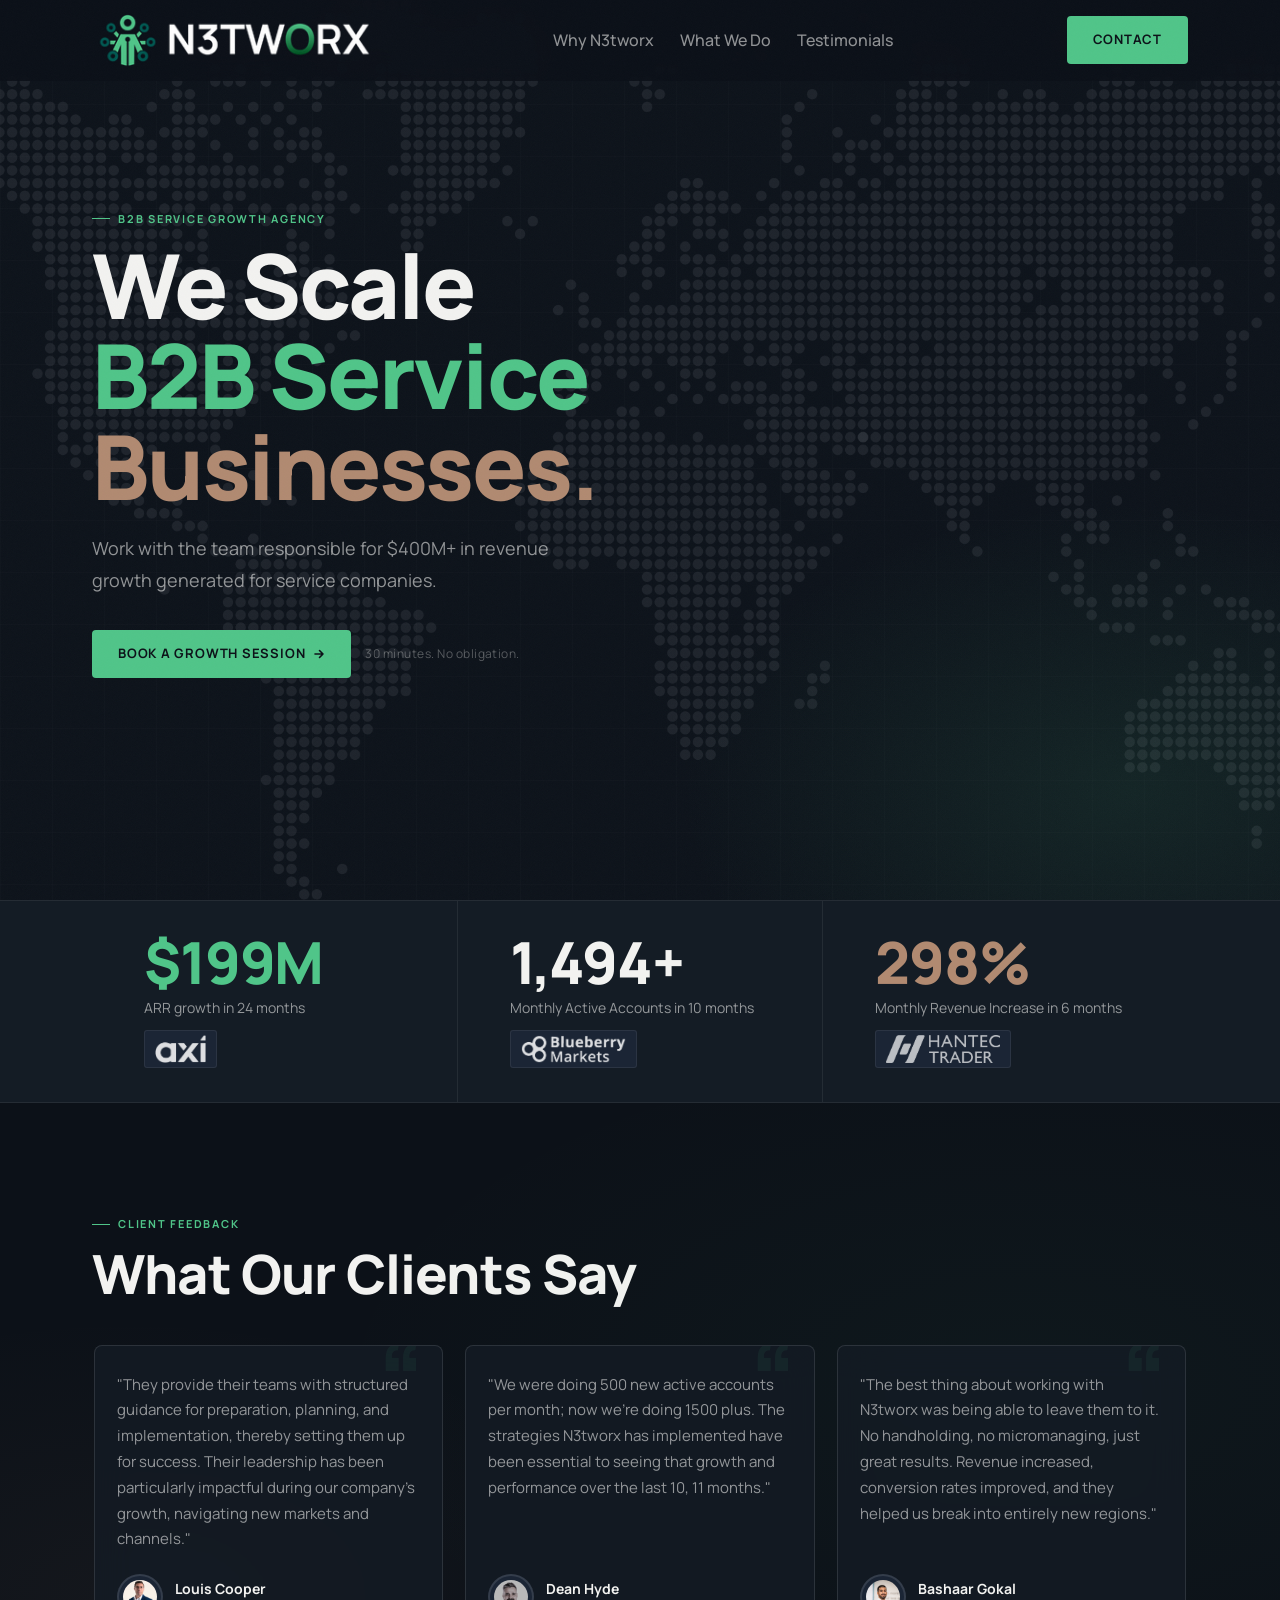
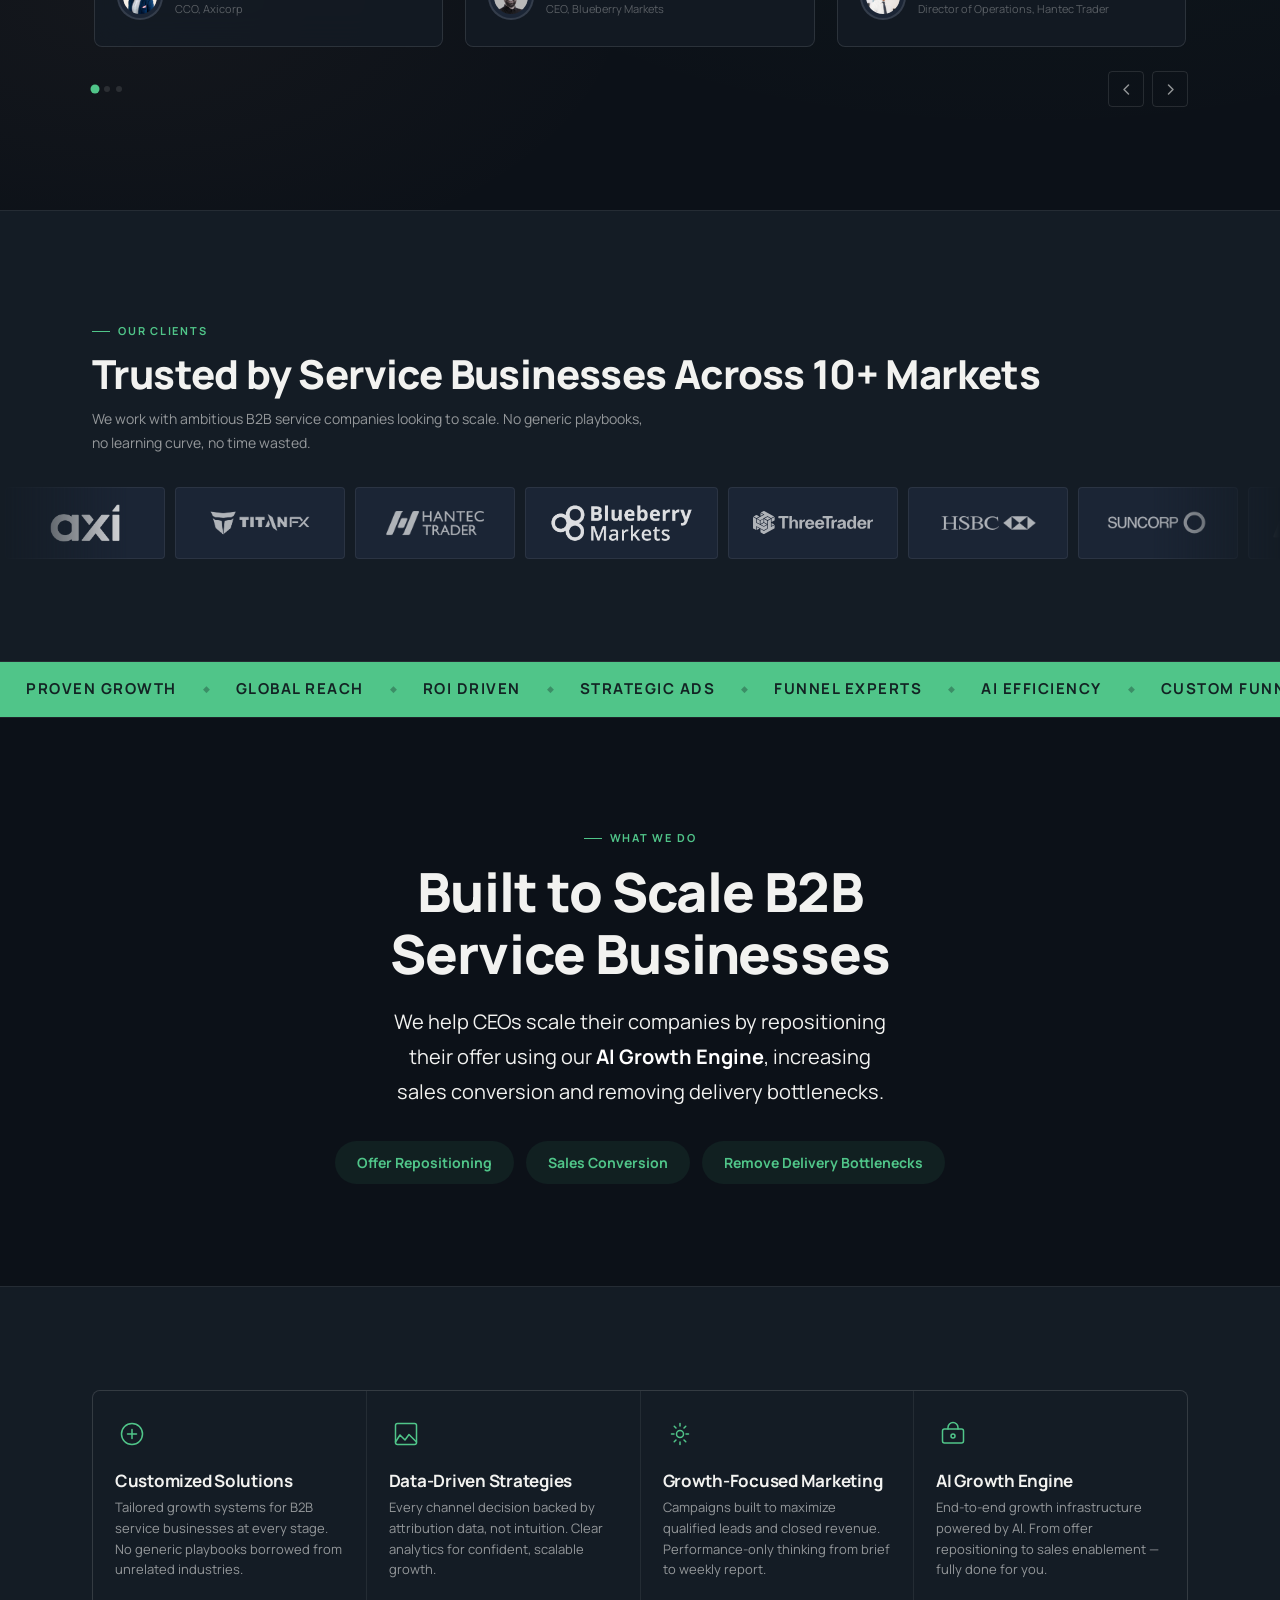
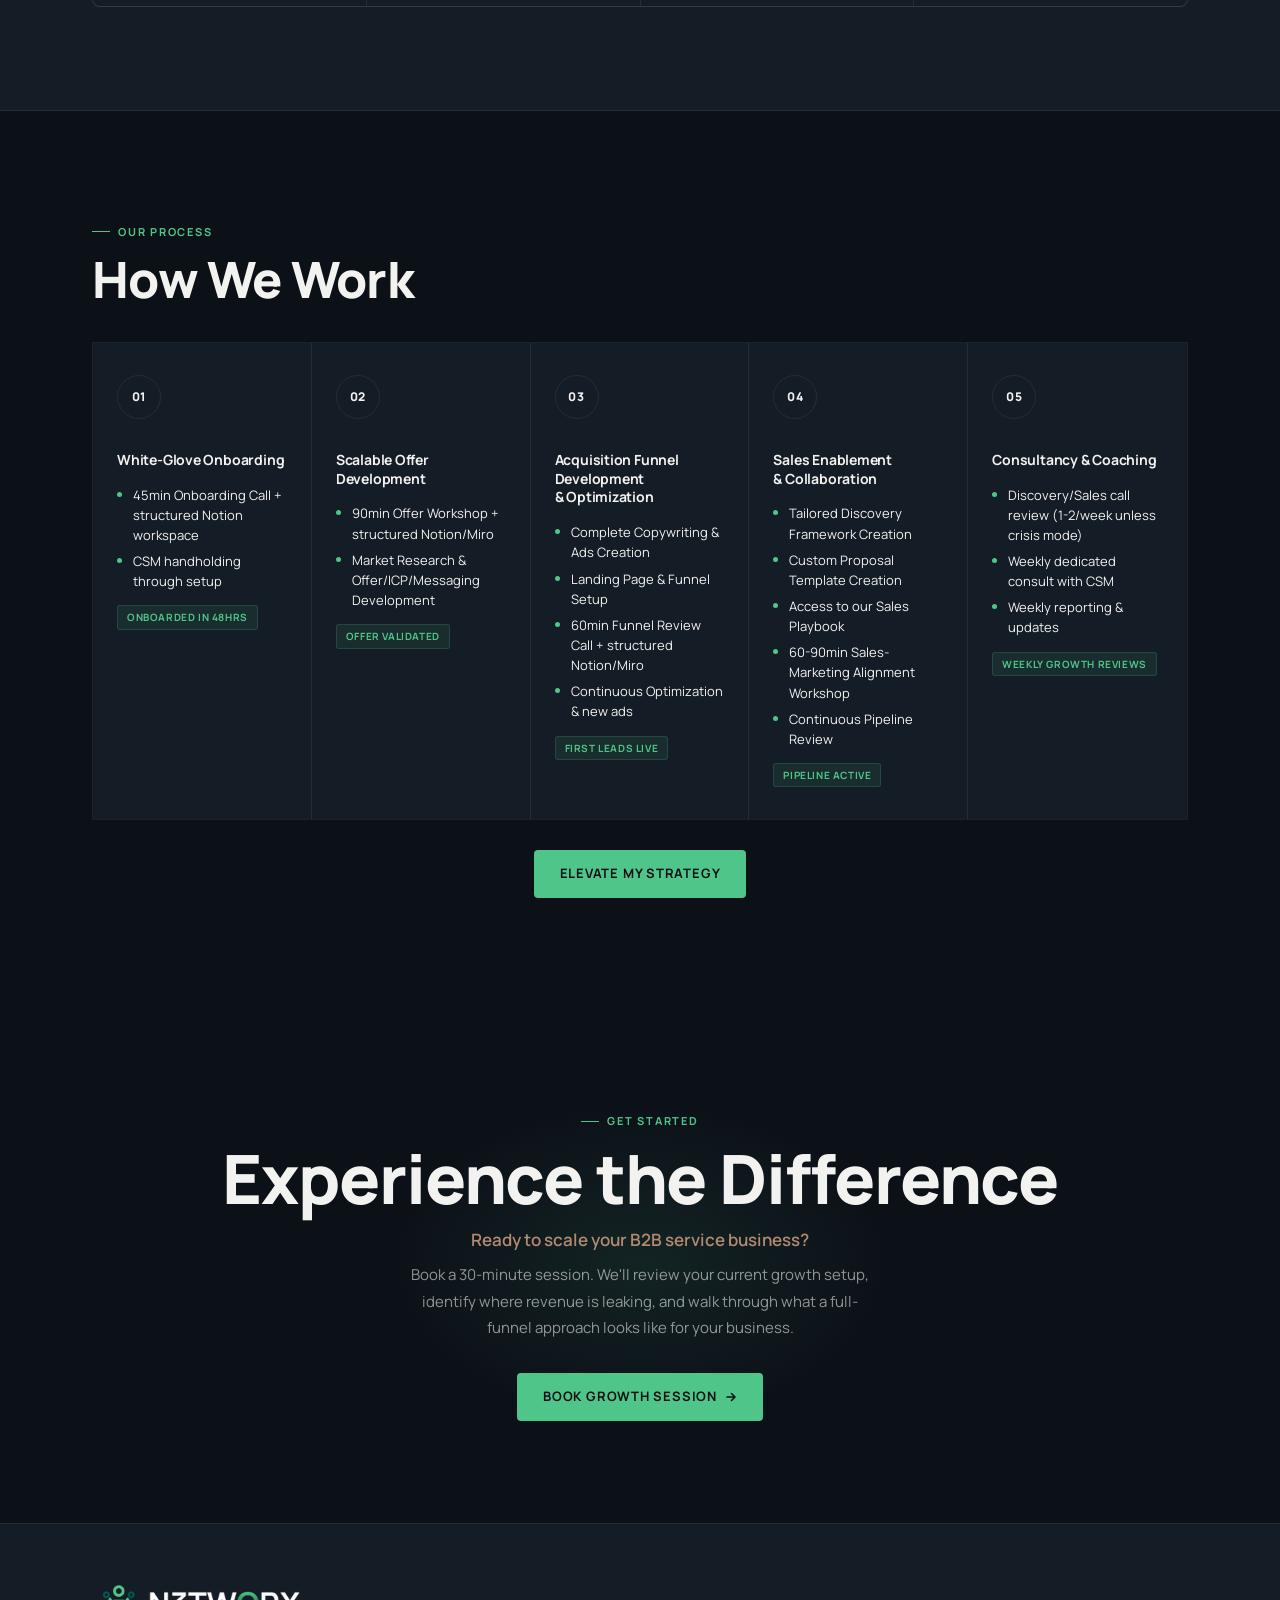
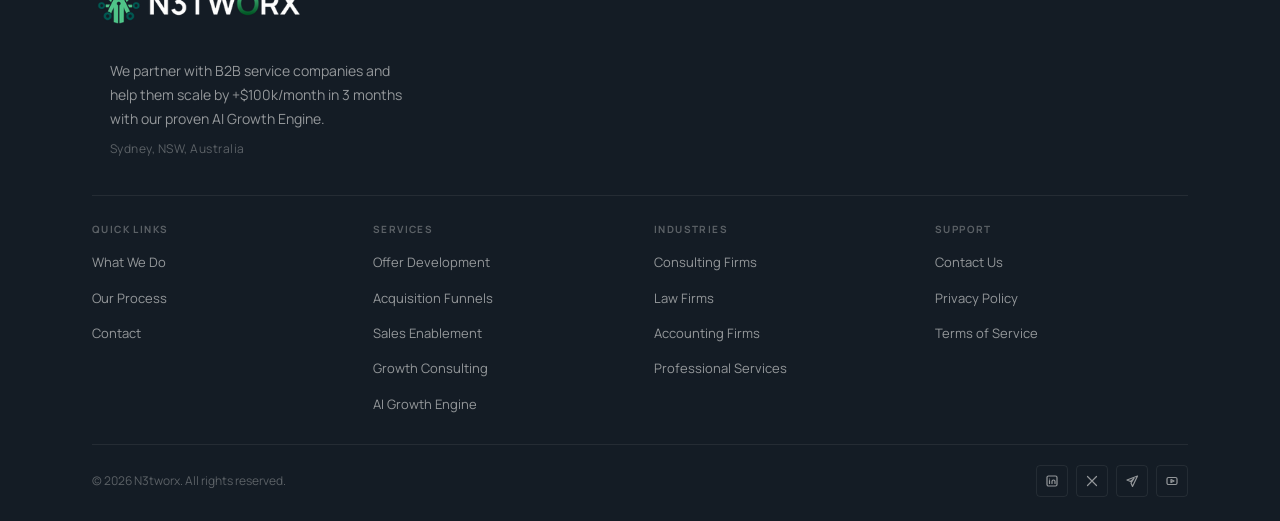
==== commit 5a2d21bf: "Reposition site to B2B service agency - Updated homepage and testimonials page to remove CFD/prop tr" ====
--- a/index.html
+++ b/index.html
@@ -3,10 +3,10 @@
 <head>
   <meta charset="UTF-8" />
   <meta name="viewport" content="width=device-width, initial-scale=1.0" />
-  <title>N3TWORX | The Growth Agency for CFD Brokers and Prop Firms</title>
-  <meta name="description" content="N3TWORX helps CFD brokers and prop trading firms acquire high-value traders in restricted markets. Proven results across 10+ global markets." />
-  <meta property="og:title" content="N3TWORX | The Growth Agency for CFD Brokers and Prop Firms" />
-  <meta property="og:description" content="N3TWORX helps CFD brokers and prop trading firms acquire high-value traders in restricted markets." />
+  <title>N3TWORX | The Growth Agency for B2B Service Businesses</title>
+  <meta name="description" content="N3TWORX helps B2B service businesses scale revenue with our proven AI Growth Engine. Work with the team behind $400M+ in client revenue growth." />
+  <meta property="og:title" content="N3TWORX | The Growth Agency for B2B Service Businesses" />
+  <meta property="og:description" content="N3TWORX helps B2B service businesses scale revenue with our proven AI Growth Engine. $400M+ in client revenue growth." />
   <meta property="og:type" content="website" />
   <meta property="og:image" content="assets/SecondaryLogo-o6o0X.png" />
   <link rel="icon" type="image/png" href="assets/Icon Logo dark.png" />
@@ -14,6 +14,28 @@
   <link rel="preconnect" href="https://fonts.gstatic.com" crossorigin />
   <link href="https://fonts.googleapis.com/css2?family=Manrope:wght@300;400;500;600;700;800&display=swap" rel="stylesheet" />
   <link rel="stylesheet" href="assets/style.css?v=2" />
+  <style>
+/* What We Do */
+#what-we-do{background:var(--bg2);border-top:1px solid var(--border);}
+.wtd-inner{text-align:center;max-width:840px;margin:0 auto;}
+.wtd-inner h2{font-size:clamp(28px,4.5vw,54px);font-weight:800;margin-bottom:20px;line-height:1.15;text-wrap:balance;}
+.wtd-body{font-size:clamp(16px,1.8vw,20px);color:var(--muted);line-height:1.75;max-width:720px;margin:0 auto 32px;text-wrap:balance;}
+.wtd-body strong{color:#fff;}
+.wtd-pills{display:flex;flex-wrap:wrap;gap:12px;justify-content:center;}
+.wtd-pill{padding:10px 22px;border-radius:100px;font-size:14px;font-weight:700;border:1.5px solid var(--border-e);color:var(--emerald);background:rgba(80,197,137,.08);}
+/* Process Grid */
+.proc-grid{display:grid;grid-template-columns:repeat(5,1fr);gap:0;border:1px solid var(--border);border-radius:var(--radius-lg);overflow:hidden;}
+.proc-grid .proc-step{padding:32px 24px;border-bottom:none!important;border-right:1px solid var(--border);flex-direction:column;align-items:flex-start;gap:18px;}
+.proc-grid .p-body h4{font-size:14px;font-weight:700;line-height:1.35;margin-bottom:12px;text-wrap:balance;}
+.proc-grid .proc-step:last-child{border-right:none;}
+.proc-grid .p-num{width:44px;height:44px;border-radius:50%;border:1.5px solid var(--border);background:var(--bg3);display:flex;align-items:center;justify-content:center;font-size:12px;font-weight:800;letter-spacing:.06em;color:var(--subtle);min-width:unset;padding-top:0;transition:border-color .2s,color .2s;}
+.proc-grid .p-active .p-num,.proc-grid .proc-step:hover .p-num{border-color:var(--emerald);color:var(--emerald);}
+.proc-bullets{list-style:none;padding:0;margin:0 0 8px;}
+.proc-bullets li{font-size:13px;color:var(--muted);line-height:1.55;padding:3px 0 3px 16px;position:relative;}
+.proc-bullets li::before{content:'';position:absolute;left:0;top:10px;width:5px;height:5px;border-radius:50%;background:var(--emerald);}
+@media(max-width:1100px){.proc-grid{grid-template-columns:repeat(3,1fr);}}
+@media(max-width:900px){.proc-grid{grid-template-columns:1fr;}.proc-grid .proc-step{border-right:none!important;border-bottom:1px solid var(--border)!important;}.proc-grid .proc-step:last-child{border-bottom:none!important;}}
+  </style>
   <script async src="https://www.googletagmanager.com/gtag/js?id=G-XXXXXXXXXX"></script>
   <script>window.dataLayer=window.dataLayer||[];function gtag(){dataLayer.push(arguments);}gtag('js',new Date());gtag('config','G-XXXXXXXXXX');</script>
 </head>
@@ -26,14 +48,14 @@
   <div class="nav-row">
 
     <a href="index.html" class="logotype" aria-label="N3TWORX home" style="display:inline-flex;align-items:center;flex-shrink:0;">
-      <img src="assets/SecondaryLogo-o6o0X.png"
-           alt="N3TWORX — Advancing Finance Firms"
-           style="height:72px;width:auto;display:block;" />
+      <img src="assets/N3tworx%20logo_transparent.png"
+           alt="N3TWORX"
+           style="height:56px;width:auto;display:block;" />
     </a>
 
    <nav class="nav-links-d" aria-label="Primary navigation">
   <a href="#about">Why N3tworx</a>
-  <a href="#services">Services</a>
+  <a href="#what-we-do">What We Do</a>
   <a href="testimonials.html">Testimonials</a>
   </nav>
 
@@ -46,7 +68,7 @@
 
   <div class="drawer" id="drawer" aria-hidden="true" role="navigation" aria-label="Mobile navigation">
     <a href="index.html">Why N3tworx</a>
-    <a href="index.html#services">Services</a>
+    <a href="#what-we-do">What We Do</a>
     <a href="testimonials.html">Testimonials</a>
     <a href="#" class="btn-p dcta" data-contact-modal><span style="color:#0C1118!important;display:contents;">Book a Growth Session</span></a>
   </div>
@@ -60,15 +82,14 @@
 <section id="hero" aria-label="Hero">
   <div class="wrap">
     <div class="hero-inner">
-      <div class="eyebrow">CFD &amp; Prop Trading Growth Agency</div>
+      <div class="eyebrow">B2B Service Growth Agency</div>
       <h1 class="hero-h1">
-        The Growth Agency<br />
-        for <span class="g">CFD Brokers</span><br />
-        and <span class="c">Prop Firms.</span>
+        We Scale<br />
+        <span class="g">B2B Service</span><br />
+        <span class="c">Businesses.</span>
       </h1>
       <p class="hero-sub">
-        We help CFD brokers and prop firms acquire high-value traders in markets
-        your current team or agency can't touch.
+        Work with the team responsible for $400M+ in revenue growth generated for service companies.
       </p>
       <div class="hero-btns">
         <a href="#" class="btn-p" data-contact-modal>
@@ -101,7 +122,7 @@
 
       <div class="stat fi" style="transition-delay:.1s">
         <div class="stat-n" data-from="500" data-to="1500" data-suf="+">500</div>
-        <p class="stat-l">Monthly Active Traders in 10 months</p>
+        <p class="stat-l">Monthly Active Accounts in 10 months</p>
         <span class="stat-tag">
           <img src="assets/BLUEBERRYMARKETS-DLYk_.png" alt="Blueberry Markets" class="stat-client-logo" style="height:48px;max-width:220px;object-fit:contain;opacity:.85;filter:brightness(0) invert(1);" />
         </span>
@@ -207,9 +228,9 @@
 <section id="logos" aria-label="Client logos">
   <div class="wrap">
     <div class="fi">
-      <div class="eyebrow">Finance Market Leaders</div>
-      <h2 style="font-size:clamp(22px,3.5vw,40px);">Trusted by Finance Firms Across 10+ Markets</h2>
-      <p class="logos-sub">We work exclusively with CFD brokers and prop trading firms. No generalist clients, no learning curve, no time wasted explaining how the industry works.</p>
+      <div class="eyebrow">Our Clients</div>
+      <h2 style="font-size:clamp(22px,3.5vw,40px);">Trusted by Service Businesses Across 10+ Markets</h2>
+      <p class="logos-sub">We work with ambitious B2B service companies looking to scale. No generic playbooks, no learning curve, no time wasted.</p>
     </div>
   </div>
 
@@ -275,105 +296,20 @@
 </div>
 
 <!-- ============================================================
-     SERVICES
-     ============================================================ -->
-<section id="services" aria-label="Services">
-  <div class="wrap">
-
-    <div class="svc-head fi">
+     WHAT WE DO
+     ============================================================ -->
+<section id="what-we-do" aria-label="What we do">
+  <div class="wrap">
+    <div class="wtd-inner fi">
       <div class="eyebrow">What We Do</div>
-      <h2>Our Services</h2>
-    </div>
-    <p class="svc-intro fi">We specialize in delivering innovative growth and community engagement strategies that enable top CFD and Prop firms worldwide to thrive in a competitive market.</p>
-
-    <!-- Category 1 -->
-    <div class="svc-cat fi">
-      <div class="svc-img svc-img-marketing" style="background-image:url('assets/marketing-engagement.webp');background-size:cover;background-position:center center;">
-        <div class="svc-img-overlay" aria-hidden="true"></div>
-        <span class="svc-cat-eye">Category 01</span>
-        <div class="svc-cat-h">Marketing &amp;<br />Engagement</div>
-      </div>
-      <div class="svc-cards">
-        <p class="svc-intro-txt">We operate where most agencies stop. Every service below is built specifically for financial services. Not adapted from an e-commerce playbook.</p>
-        <div class="svc-card">
-          <div class="svc-ch">
-            <div class="svc-ico"><svg width="14" height="14" viewBox="0 0 14 14" fill="none"><path d="M2 10.5L5.5 7l3 3 3.5-5.5" stroke="currentColor" stroke-width="1.5" stroke-linecap="round" stroke-linejoin="round"/></svg></div>
-            <h4>CFD Marketing</h4>
-          </div>
-          <p>Paid media across Meta, Google, and programmatic networks. Full funnel: creative production, audience strategy, daily optimisation, weekly reporting.</p>
-        </div>
-        <div class="svc-card">
-          <div class="svc-ch">
-            <div class="svc-ico"><svg width="14" height="14" viewBox="0 0 14 14" fill="none"><circle cx="7" cy="7" r="5" stroke="currentColor" stroke-width="1.4"/><path d="M7 4.5v2.5l1.5 1.5" stroke="currentColor" stroke-width="1.4" stroke-linecap="round"/></svg></div>
-            <h4>Prop Firm Marketing</h4>
-          </div>
-          <p>Trader acquisition systems. KOL and influencer campaigns across YouTube, Telegram, and X. Drives challenge purchases and funded account conversions.</p>
-        </div>
-        <div class="svc-cta">
-          <a href="#" class="btn-o" data-contact-modal>Partner With Us Today</a>
-        </div>
-      </div>
-    </div>
-
-    <!-- Category 2 — flipped -->
-    <div class="svc-cat flip fi">
-      <div class="svc-img svc-img-tools" style="background-image:url('assets/tools-platforms.webp');background-size:cover;background-position:center center;">
-        <div class="svc-img-overlay" aria-hidden="true"></div>
-        <span class="svc-cat-eye">Category 02</span>
-        <div class="svc-cat-h">Tools &amp;<br />Platforms</div>
-      </div>
-      <div class="svc-cards">
-        <p class="svc-intro-txt">Elevate your trading with our comprehensive suite of tools and platforms built to retain and grow active trader communities.</p>
-        <div class="svc-card">
-          <div class="svc-ch">
-            <div class="svc-ico"><svg width="14" height="14" viewBox="0 0 14 14" fill="none"><rect x="2" y="2" width="10" height="10" rx="1.5" stroke="currentColor" stroke-width="1.4"/><path d="M4 7h6M4 4.5h6M4 9.5h4" stroke="currentColor" stroke-width="1.4" stroke-linecap="round"/></svg></div>
-            <h4>CFD Products</h4>
-          </div>
-          <p>Trading signals, room experience design, and community infrastructure that keeps depositing traders engaged beyond the first conversion.</p>
-        </div>
-        <div class="svc-card">
-          <div class="svc-ch">
-            <div class="svc-ico"><svg width="14" height="14" viewBox="0 0 14 14" fill="none"><path d="M2 4h10v7.5a1.5 1.5 0 0 1-1.5 1.5h-7A1.5 1.5 0 0 1 2 11.5V4z" stroke="currentColor" stroke-width="1.4"/><path d="M4.5 4V2.5a1.5 1.5 0 0 1 3 0V4" stroke="currentColor" stroke-width="1.4" stroke-linecap="round"/></svg></div>
-            <h4>Trading Room</h4>
-          </div>
-          <p>Real-time analytics, community support, and live trading sessions that drive sustained deposit activity and trader loyalty.</p>
-        </div>
-        <div class="svc-cta">
-          <a href="#" class="btn-o" data-contact-modal>Partner With Us Today</a>
-        </div>
-      </div>
-    </div>
-
-    <!-- Category 3 -->
-    <div class="svc-cat fi">
-      <div class="svc-img svc-img-dark" style="background-image:url('assets/strategy-insights.webp');background-size:cover;background-position:center center;">
-        <div class="svc-img-overlay" aria-hidden="true"></div>
-        <div class="svc-grid" aria-hidden="true"></div>
-        <span class="svc-cat-eye">Category 03</span>
-        <div class="svc-cat-h">Strategy &amp;<br />Insights</div>
-      </div>
-      <div class="svc-cards">
-        <p class="svc-intro-txt">Navigate the complexities of the CFD market with confidence. CMO and Head of Performance level operators, not account managers.</p>
-        <div class="svc-card">
-          <div class="svc-ch">
-            <div class="svc-ico"><svg width="14" height="14" viewBox="0 0 14 14" fill="none"><path d="M7 1.5a5.5 5.5 0 1 0 0 11 5.5 5.5 0 0 0 0-11z" stroke="currentColor" stroke-width="1.4"/><path d="M7 5v3.5M5.5 7H8.5" stroke="currentColor" stroke-width="1.4" stroke-linecap="round"/></svg></div>
-            <h4>CFD Consulting</h4>
-          </div>
-          <p>Acquisition architecture, channel selection, ICP analysis, and go-to-market planning from CMO and Head of Performance level operators.</p>
-        </div>
-        <div class="svc-card">
-          <div class="svc-ch">
-            <div class="svc-ico"><svg width="14" height="14" viewBox="0 0 14 14" fill="none"><path d="M2.5 11.5V7M5 11.5V4.5M7.5 11.5V8.5M10 11.5V2.5" stroke="currentColor" stroke-width="1.5" stroke-linecap="round"/></svg></div>
-            <h4>Server Side Analytics</h4>
-          </div>
-          <p>Attribution setup, conversion tracking, and funnel analytics built for financial services compliance. Know exactly where your traders come from.</p>
-        </div>
-        <div class="svc-cta">
-          <a href="#" class="btn-o" data-contact-modal>Partner With Us Today</a>
-        </div>
-      </div>
-    </div>
-
+      <h2>Built to Scale B2B Service Businesses</h2>
+      <p class="wtd-body">We help CEOs scale their companies by repositioning their offer using our <strong>AI Growth Engine</strong>, increasing sales conversion and removing delivery bottlenecks.</p>
+      <div class="wtd-pills">
+        <span class="wtd-pill">Offer Repositioning</span>
+        <span class="wtd-pill">Sales Conversion</span>
+        <span class="wtd-pill">Remove Delivery Bottlenecks</span>
+      </div>
+    </div>
   </div>
 </section>
 
@@ -383,10 +319,10 @@
 <section id="vals" aria-label="Value propositions">
   <div class="wrap">
     <div class="val-g">
-      <div class="val-item fi"><svg class="val-ico" viewBox="0 0 34 34" fill="none"><path d="M6.5 17c0-5.799 4.701-10.5 10.5-10.5S27.5 11.201 27.5 17 22.799 27.5 17 27.5 6.5 22.799 6.5 17z" stroke="currentColor" stroke-width="1.5"/><path d="M12.5 17h9M17 12.5v9" stroke="currentColor" stroke-width="1.5" stroke-linecap="round"/></svg><h3>Customized Solutions</h3><p>Tailored CFD tools and growth strategies for firms at every stage. No templates borrowed from unrelated verticals.</p></div>
-      <div class="val-item fi" style="transition-delay:.1s"><svg class="val-ico" viewBox="0 0 34 34" fill="none"><path d="M6.5 25L11 18l5 5 4-5.5 7.5 7.5" stroke="currentColor" stroke-width="1.5" stroke-linecap="round" stroke-linejoin="round"/><rect x="6.5" y="6.5" width="21" height="21" rx="2" stroke="currentColor" stroke-width="1.5"/></svg><h3>Data-Driven Strategies</h3><p>Every channel decision backed by attribution data, not intuition. Analytics for informed decisions in the CFD landscape.</p></div>
-      <div class="val-item fi" style="transition-delay:.2s"><svg class="val-ico" viewBox="0 0 34 34" fill="none"><path d="M17 6.5v2.5M22.77 9.23l-1.77 1.77M25.5 17H23M22.77 24.77l-1.77-1.77M17 27.5V25M11.23 24.77l1.77-1.77M8.5 17H11M11.23 9.23l1.77 1.77" stroke="currentColor" stroke-width="1.5" stroke-linecap="round"/><circle cx="17" cy="17" r="3.5" stroke="currentColor" stroke-width="1.5"/></svg><h3>Growth-Focused Marketing</h3><p>Campaigns built to maximize deposits and first-time deposits. Performance-only thinking from brief to weekly report.</p></div>
-      <div class="val-item fi" style="transition-delay:.3s"><svg class="val-ico" viewBox="0 0 34 34" fill="none"><rect x="6.5" y="12" width="21" height="14" rx="2" stroke="currentColor" stroke-width="1.5"/><path d="M12 12v-1.5a5 5 0 0 1 10 0V12" stroke="currentColor" stroke-width="1.5" stroke-linecap="round"/><circle cx="17" cy="19" r="2" stroke="currentColor" stroke-width="1.5"/></svg><h3>Trading Room Experience</h3><p>Live analytics, community support, and expert sessions. Keeps depositing traders engaged past the first conversion.</p></div>
+      <div class="val-item fi"><svg class="val-ico" viewBox="0 0 34 34" fill="none"><path d="M6.5 17c0-5.799 4.701-10.5 10.5-10.5S27.5 11.201 27.5 17 22.799 27.5 17 27.5 6.5 22.799 6.5 17z" stroke="currentColor" stroke-width="1.5"/><path d="M12.5 17h9M17 12.5v9" stroke="currentColor" stroke-width="1.5" stroke-linecap="round"/></svg><h3>Customized Solutions</h3><p>Tailored growth systems for B2B service businesses at every stage. No generic playbooks borrowed from unrelated industries.</p></div>
+      <div class="val-item fi" style="transition-delay:.1s"><svg class="val-ico" viewBox="0 0 34 34" fill="none"><path d="M6.5 25L11 18l5 5 4-5.5 7.5 7.5" stroke="currentColor" stroke-width="1.5" stroke-linecap="round" stroke-linejoin="round"/><rect x="6.5" y="6.5" width="21" height="21" rx="2" stroke="currentColor" stroke-width="1.5"/></svg><h3>Data-Driven Strategies</h3><p>Every channel decision backed by attribution data, not intuition. Clear analytics for confident, scalable growth.</p></div>
+      <div class="val-item fi" style="transition-delay:.2s"><svg class="val-ico" viewBox="0 0 34 34" fill="none"><path d="M17 6.5v2.5M22.77 9.23l-1.77 1.77M25.5 17H23M22.77 24.77l-1.77-1.77M17 27.5V25M11.23 24.77l1.77-1.77M8.5 17H11M11.23 9.23l1.77 1.77" stroke="currentColor" stroke-width="1.5" stroke-linecap="round"/><circle cx="17" cy="17" r="3.5" stroke="currentColor" stroke-width="1.5"/></svg><h3>Growth-Focused Marketing</h3><p>Campaigns built to maximize qualified leads and closed revenue. Performance-only thinking from brief to weekly report.</p></div>
+      <div class="val-item fi" style="transition-delay:.3s"><svg class="val-ico" viewBox="0 0 34 34" fill="none"><rect x="6.5" y="12" width="21" height="14" rx="2" stroke="currentColor" stroke-width="1.5"/><path d="M12 12v-1.5a5 5 0 0 1 10 0V12" stroke="currentColor" stroke-width="1.5" stroke-linecap="round"/><circle cx="17" cy="19" r="2" stroke="currentColor" stroke-width="1.5"/></svg><h3>AI Growth Engine</h3><p>End-to-end growth infrastructure powered by AI. From offer repositioning to sales enablement — fully done for you.</p></div>
     </div>
   </div>
 </section>
@@ -400,12 +336,68 @@
       <div class="eyebrow">Our Process</div>
       <h2 style="font-size:clamp(26px,4.5vw,50px);">How We Work</h2>
     </div>
-    <div class="proc-list">
-      <div class="proc-step p-active fi"><div class="p-num">01</div><div class="p-body"><h4>Technical Onboarding</h4><p>Full audit of existing tracking, attribution, and channel setup. We map what's working and what's leaking before spending a dollar.</p><span class="ms">Analytics Integrated</span></div></div>
-      <div class="proc-step fi" style="transition-delay:.07s"><div class="p-num">02</div><div class="p-body"><h4>Design and Launch</h4><p>Creative production, audience architecture, and campaign build across selected channels. First live assets within 10 business days.</p><span class="ms">First Ad Campaign Live</span></div></div>
-      <div class="proc-step fi" style="transition-delay:.14s"><div class="p-num">03</div><div class="p-body"><h4>Benchmarking Spend</h4><p>Establish cost-per-lead and cost-per-FTD baselines. Iterative testing across creative, audience, and landing page variables.</p><span class="ms">First Conversion Optimization</span></div></div>
-      <div class="proc-step fi" style="transition-delay:.21s"><div class="p-num">04</div><div class="p-body"><h4>Scaling and Optimizing</h4><p>Budget reallocation toward top performers. Lookalike expansion, new GEO entry, and channel diversification.</p><span class="ms">Reached Target CPA</span></div></div>
-      <div class="proc-step fi" style="transition-delay:.28s"><div class="p-num">05</div><div class="p-body"><h4>Impact Analysis</h4><p>Full-quarter review: attribution, ROAS, LTV analysis, and strategic planning for the next 90 days.</p><span class="ms">Strategic Plan for Next Quarter</span></div></div>
+    <div class="proc-list proc-grid">
+      <div class="proc-step fi">
+        <div class="p-num">01</div>
+        <div class="p-body">
+          <h4>White-Glove Onboarding</h4>
+          <ul class="proc-bullets">
+            <li>45min Onboarding Call + structured Notion workspace</li>
+            <li>CSM handholding through setup</li>
+          </ul>
+          <span class="ms">Onboarded in 48hrs</span>
+        </div>
+      </div>
+      <div class="proc-step fi" style="transition-delay:.07s">
+        <div class="p-num">02</div>
+        <div class="p-body">
+          <h4>Scalable Offer Development</h4>
+          <ul class="proc-bullets">
+            <li>90min Offer Workshop + structured Notion/Miro</li>
+            <li>Market Research &amp; Offer/ICP/Messaging Development</li>
+          </ul>
+          <span class="ms">Offer Validated</span>
+        </div>
+      </div>
+      <div class="proc-step fi" style="transition-delay:.14s">
+        <div class="p-num">03</div>
+        <div class="p-body">
+          <h4>Acquisition Funnel Development &amp; Optimization</h4>
+          <ul class="proc-bullets">
+            <li>Complete Copywriting &amp; Ads Creation</li>
+            <li>Landing Page &amp; Funnel Setup</li>
+            <li>60min Funnel Review Call + structured Notion/Miro</li>
+            <li>Continuous Optimization &amp; new ads</li>
+          </ul>
+          <span class="ms">First Leads Live</span>
+        </div>
+      </div>
+      <div class="proc-step fi" style="transition-delay:.21s">
+        <div class="p-num">04</div>
+        <div class="p-body">
+          <h4>Sales Enablement &amp; Collaboration</h4>
+          <ul class="proc-bullets">
+            <li>Tailored Discovery Framework Creation</li>
+            <li>Custom Proposal Template Creation</li>
+            <li>Access to our Sales Playbook</li>
+            <li>60-90min Sales-Marketing Alignment Workshop</li>
+            <li>Continuous Pipeline Review</li>
+          </ul>
+          <span class="ms">Pipeline Active</span>
+        </div>
+      </div>
+      <div class="proc-step fi" style="transition-delay:.28s">
+        <div class="p-num">05</div>
+        <div class="p-body">
+          <h4>Consultancy &amp; Coaching</h4>
+          <ul class="proc-bullets">
+            <li>Discovery/Sales call review (1-2/week unless crisis mode)</li>
+            <li>Weekly dedicated consult with CSM</li>
+            <li>Weekly reporting &amp; updates</li>
+          </ul>
+          <span class="ms">Weekly Growth Reviews</span>
+        </div>
+      </div>
     </div>
     <div class="proc-foot fi">
       <a href="#" class="btn-p" data-contact-modal>Elevate My Strategy</a>
@@ -413,28 +405,6 @@
   </div>
 </section>
 
-<!-- ============================================================
-     FAQ
-     ============================================================ -->
-<section id="faq" aria-label="FAQ">
-  <div class="wrap">
-    <div class="fi">
-      <div class="eyebrow">Questions</div>
-      <h2 style="font-size:clamp(26px,4vw,48px);">Frequently Asked Questions</h2>
-    </div>
-    <div class="faq-list">
-      <div class="faq-item fi"><button class="faq-btn" aria-expanded="false">What makes N3TWORX different from a general digital marketing agency?<span class="faq-ico"><svg width="10" height="10" viewBox="0 0 10 10" fill="none"><path d="M2 5h6M5 2v6" stroke="currentColor" stroke-width="1.5" stroke-linecap="round"/></svg></span></button><div class="faq-ans"><div class="faq-ans-inner">We work exclusively with CFD brokers and prop trading firms. Our team has operated inside these businesses at executive level — not as consultants, but as practitioners. A general agency learns on your budget. We don't.</div></div></div>
-      <div class="faq-item fi"><button class="faq-btn" aria-expanded="false">Do you work with firms outside of Australia?<span class="faq-ico"><svg width="10" height="10" viewBox="0 0 10 10" fill="none"><path d="M2 5h6M5 2v6" stroke="currentColor" stroke-width="1.5" stroke-linecap="round"/></svg></span></button><div class="faq-ans"><div class="faq-ans-inner">Yes. We operate across APAC, MENA, and Europe. Our campaigns run in 10+ active markets and our team has experience managing media in 156 countries.</div></div></div>
-      <div class="faq-item fi"><button class="faq-btn" aria-expanded="false">What does the Growth Session involve?<span class="faq-ico"><svg width="10" height="10" viewBox="0 0 10 10" fill="none"><path d="M2 5h6M5 2v6" stroke="currentColor" stroke-width="1.5" stroke-linecap="round"/></svg></span></button><div class="faq-ans"><div class="faq-ans-inner">A 30-minute working session. We review your current acquisition setup, identify where budget is leaking, and walk through what a full-funnel approach looks like for your specific GEOs and product type.</div></div></div>
-      <div class="faq-item fi"><button class="faq-btn" aria-expanded="false">How long before we see measurable results?<span class="faq-ico"><svg width="10" height="10" viewBox="0 0 10 10" fill="none"><path d="M2 5h6M5 2v6" stroke="currentColor" stroke-width="1.5" stroke-linecap="round"/></svg></span></button><div class="faq-ans"><div class="faq-ans-inner">First campaigns are typically live within 10 business days of onboarding. Most clients see their first material shift in CPA within 60 to 90 days.</div></div></div>
-      <div class="faq-item fi"><button class="faq-btn" aria-expanded="false">Do you manage creative production or just media buying?<span class="faq-ico"><svg width="10" height="10" viewBox="0 0 10 10" fill="none"><path d="M2 5h6M5 2v6" stroke="currentColor" stroke-width="1.5" stroke-linecap="round"/></svg></span></button><div class="faq-ans"><div class="faq-ans-inner">Both. Full-funnel means full-funnel. We handle creative strategy, production, copy, landing page architecture, media buying, daily optimisation, and weekly reporting.</div></div></div>
-      <div class="faq-item fi"><button class="faq-btn" aria-expanded="false">Can you operate in regulated advertising environments?<span class="faq-ico"><svg width="10" height="10" viewBox="0 0 10 10" fill="none"><path d="M2 5h6M5 2v6" stroke="currentColor" stroke-width="1.5" stroke-linecap="round"/></svg></span></button><div class="faq-ans"><div class="faq-ans-inner">Yes. We've operated in gambling, crypto, and financial services — the three most restricted categories in digital advertising. Restricted environments are our primary operating context.</div></div></div>
-      <div class="faq-item fi"><button class="faq-btn" aria-expanded="false">What does server-side analytics actually mean for our business?<span class="faq-ico"><svg width="10" height="10" viewBox="0 0 10 10" fill="none"><path d="M2 5h6M5 2v6" stroke="currentColor" stroke-width="1.5" stroke-linecap="round"/></svg></span></button><div class="faq-ans"><div class="faq-ans-inner">Server-side events give you cleaner attribution, better optimisation signals, and a defensible audit trail for compliance — not dependent on client-side pixels blocked by ad blockers or iOS restrictions.</div></div></div>
-      <div class="faq-item fi"><button class="faq-btn" aria-expanded="false">Do you offer month-to-month engagements?<span class="faq-ico"><svg width="10" height="10" viewBox="0 0 10 10" fill="none"><path d="M2 5h6M5 2v6" stroke="currentColor" stroke-width="1.5" stroke-linecap="round"/></svg></span></button><div class="faq-ans"><div class="faq-ans-inner">Our engagements are structured around 90-day performance cycles. We discuss exit terms upfront with every client.</div></div></div>
-      <div class="faq-item fi"><button class="faq-btn" aria-expanded="false">What size firms do you work with?<span class="faq-ico"><svg width="10" height="10" viewBox="0 0 10 10" fill="none"><path d="M2 5h6M5 2v6" stroke="currentColor" stroke-width="1.5" stroke-linecap="round"/></svg></span></button><div class="faq-ans"><div class="faq-ans-inner">Mid-size to enterprise CFD brokers and prop trading firms with an existing media budget and an established product.</div></div></div>
-    </div>
-  </div>
-</section>
 
 <!-- ============================================================
      FINAL CTA
@@ -444,8 +414,8 @@
     <div class="ctaf fi">
       <div class="eyebrow" style="justify-content:center;">Get Started</div>
       <h2>Experience the Difference</h2>
-      <p class="sub">Ready to build a trader acquisition system?</p>
-      <p class="body">Book a 30-minute session. We'll review your current acquisition setup, identify where the spend is leaking, and walk through what a full-funnel approach looks like for your GEOs and product.</p>
+      <p class="sub">Ready to scale your B2B service business?</p>
+      <p class="body">Book a 30-minute session. We'll review your current growth setup, identify where revenue is leaking, and walk through what a full-funnel approach looks like for your business.</p>
       <a href="#" class="btn-p" data-contact-modal>
         Book Growth Session
         <svg width="12" height="12" viewBox="0 0 12 12" fill="none"><path d="M2 6h8M6.5 2.5l3.5 3.5-3.5 3.5" stroke="currentColor" stroke-width="1.6" stroke-linecap="round" stroke-linejoin="round"/></svg>
@@ -464,17 +434,17 @@
 
     <div class="foot-brand">
       <a href="index.html" class="logotype" aria-label="N3TWORX home" style="padding:0;margin:0;">
-        <img src="assets/SecondaryLogo-o6o0X.png" alt="N3TWORX" style="height:72px;width:auto;display:block;" />
+        <img src="assets/N3tworx%20logo_transparent.png" alt="N3TWORX" style="height:56px;width:auto;display:block;" />
       </a>
-      <p class="foot-tag">We partner with finance firms and help them advance by +$100k/month revenue in 3 months with proven marketing strategies.</p>
+      <p class="foot-tag">We partner with B2B service companies and help them scale by +$100k/month in 3 months with our proven AI Growth Engine.</p>
       <p class="foot-loc">Sydney, NSW, Australia</p>
     </div>
 
     <div class="foot-grid">
-      <div class="foot-col"><h4>Quick Links</h4><ul><li><a href="#services">Services</a></li><li><a href="#about">About</a></li><li><a href="#" data-contact-modal>Contact</a></li></ul></div>
-      <div class="foot-col"><h4>Services</h4><ul><li><a href="#services">CFD Marketing</a></li><li><a href="#services">Prop Marketing</a></li><li><a href="#services">CFD Products</a></li><li><a href="#services">Trading Rooms</a></li><li><a href="#services">CFD Consulting</a></li><li><a href="#services">Server Side Analytics</a></li></ul></div>
-      <div class="foot-col"><h4>Industries</h4><ul><li><a href="#">Finance &amp; Brokers</a></li><li><a href="#">Law Firms</a></li><li><a href="#">Accounting Firms</a></li><li><a href="#">Professional Services</a></li></ul></div>
-      <div class="foot-col"><h4>Support</h4><ul><li><a href="#" data-contact-modal>Contact Us</a></li><li><a href="#faq">FAQs</a></li></ul></div>
+      <div class="foot-col"><h4>Quick Links</h4><ul><li><a href="#what-we-do">What We Do</a></li><li><a href="#process">Our Process</a></li><li><a href="#" data-contact-modal>Contact</a></li></ul></div>
+      <div class="foot-col"><h4>Services</h4><ul><li><a href="#what-we-do">Offer Development</a></li><li><a href="#what-we-do">Acquisition Funnels</a></li><li><a href="#what-we-do">Sales Enablement</a></li><li><a href="#what-we-do">Growth Consulting</a></li><li><a href="#what-we-do">AI Growth Engine</a></li></ul></div>
+      <div class="foot-col"><h4>Industries</h4><ul><li><a href="#">Consulting Firms</a></li><li><a href="#">Law Firms</a></li><li><a href="#">Accounting Firms</a></li><li><a href="#">Professional Services</a></li></ul></div>
+      <div class="foot-col"><h4>Support</h4><ul><li><a href="#" data-contact-modal>Contact Us</a></li><li><a href="privacy-policy.html">Privacy Policy</a></li><li><a href="terms-of-service.html">Terms of Service</a></li></ul></div>
     </div>
 
     <div class="foot-bot">
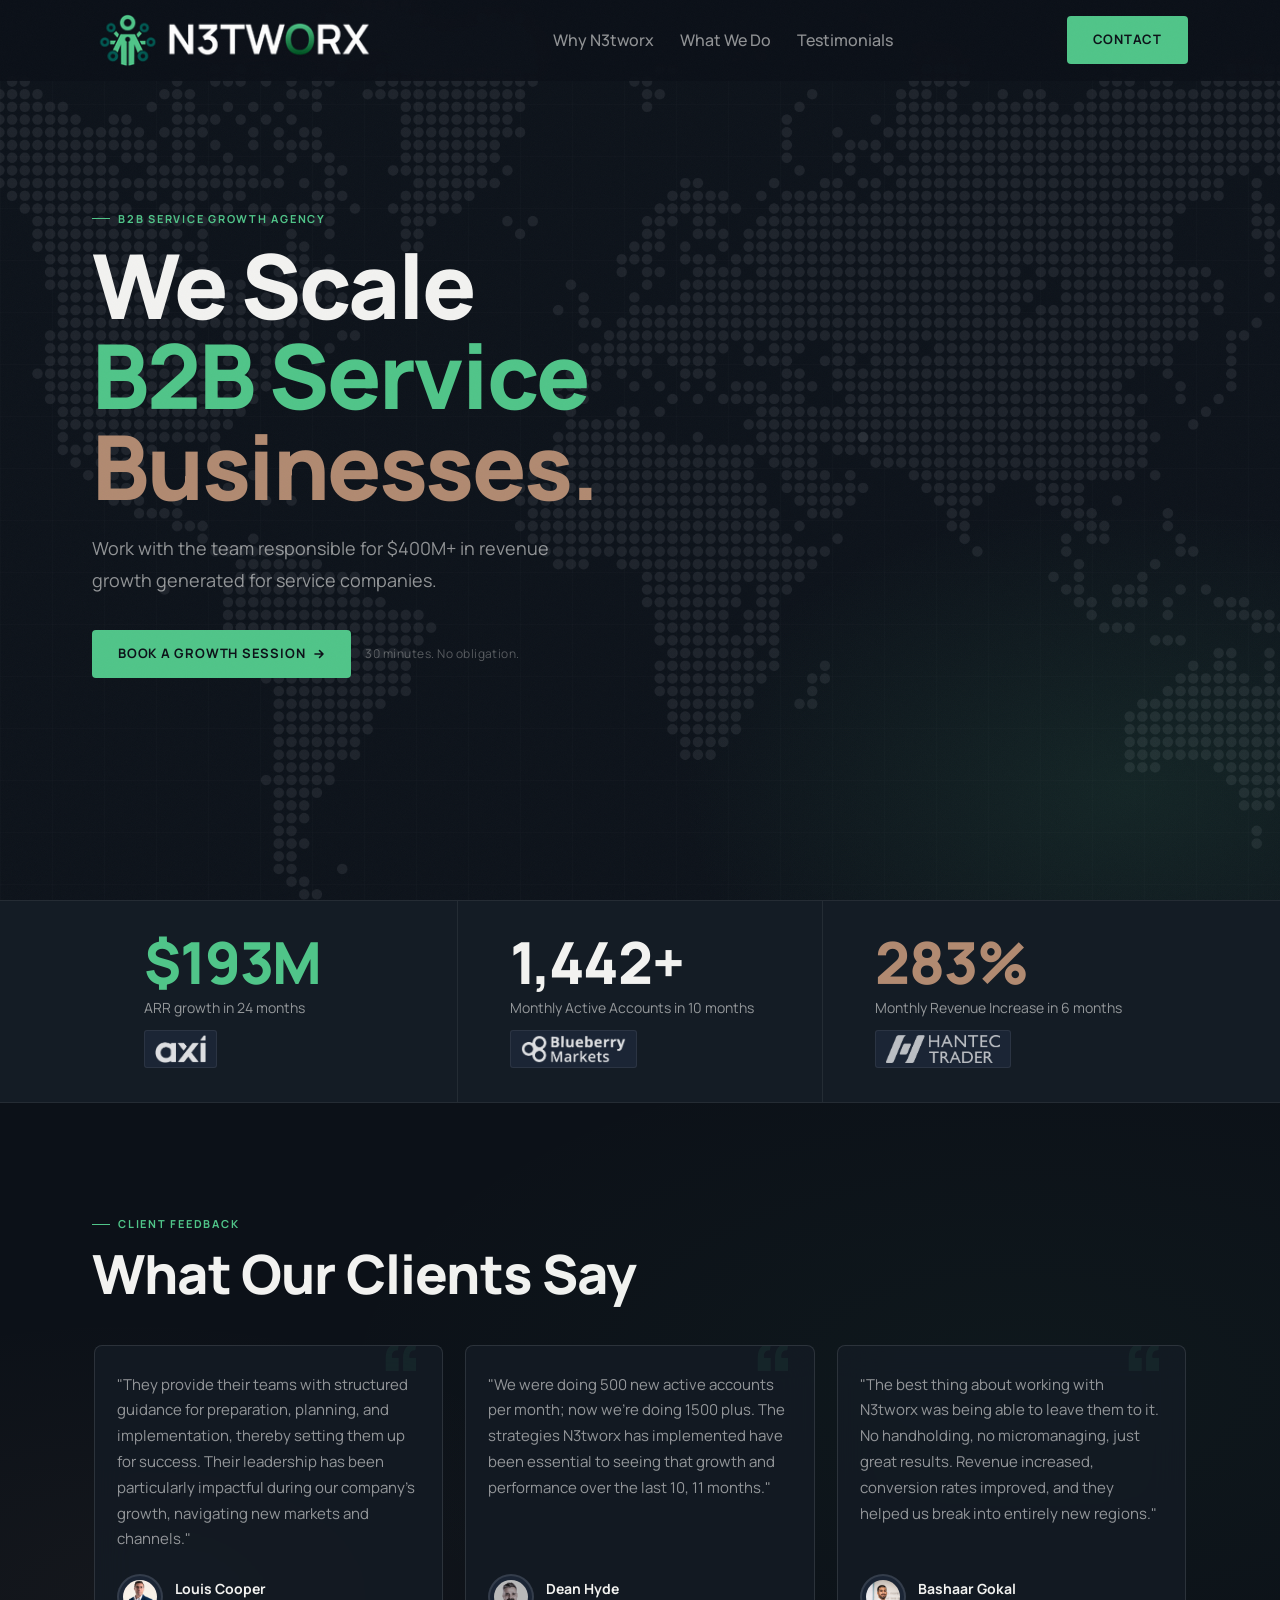
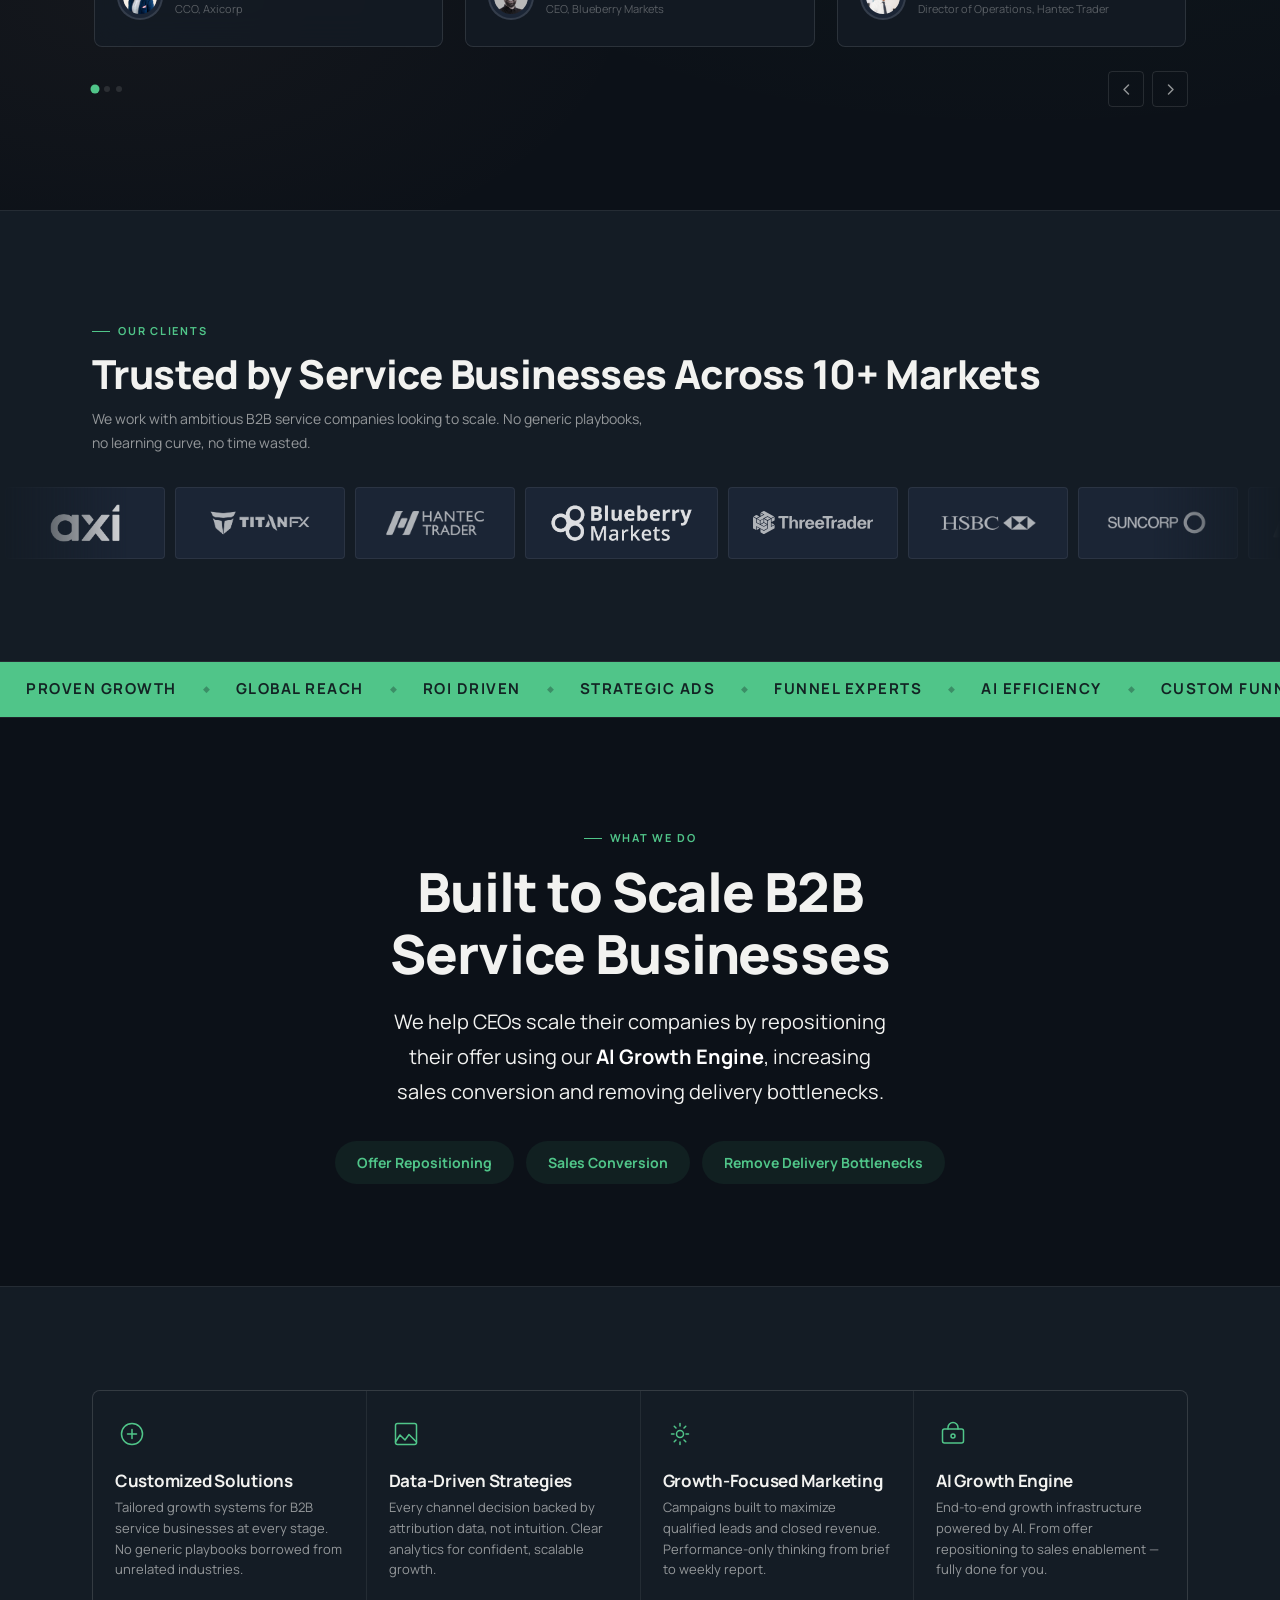
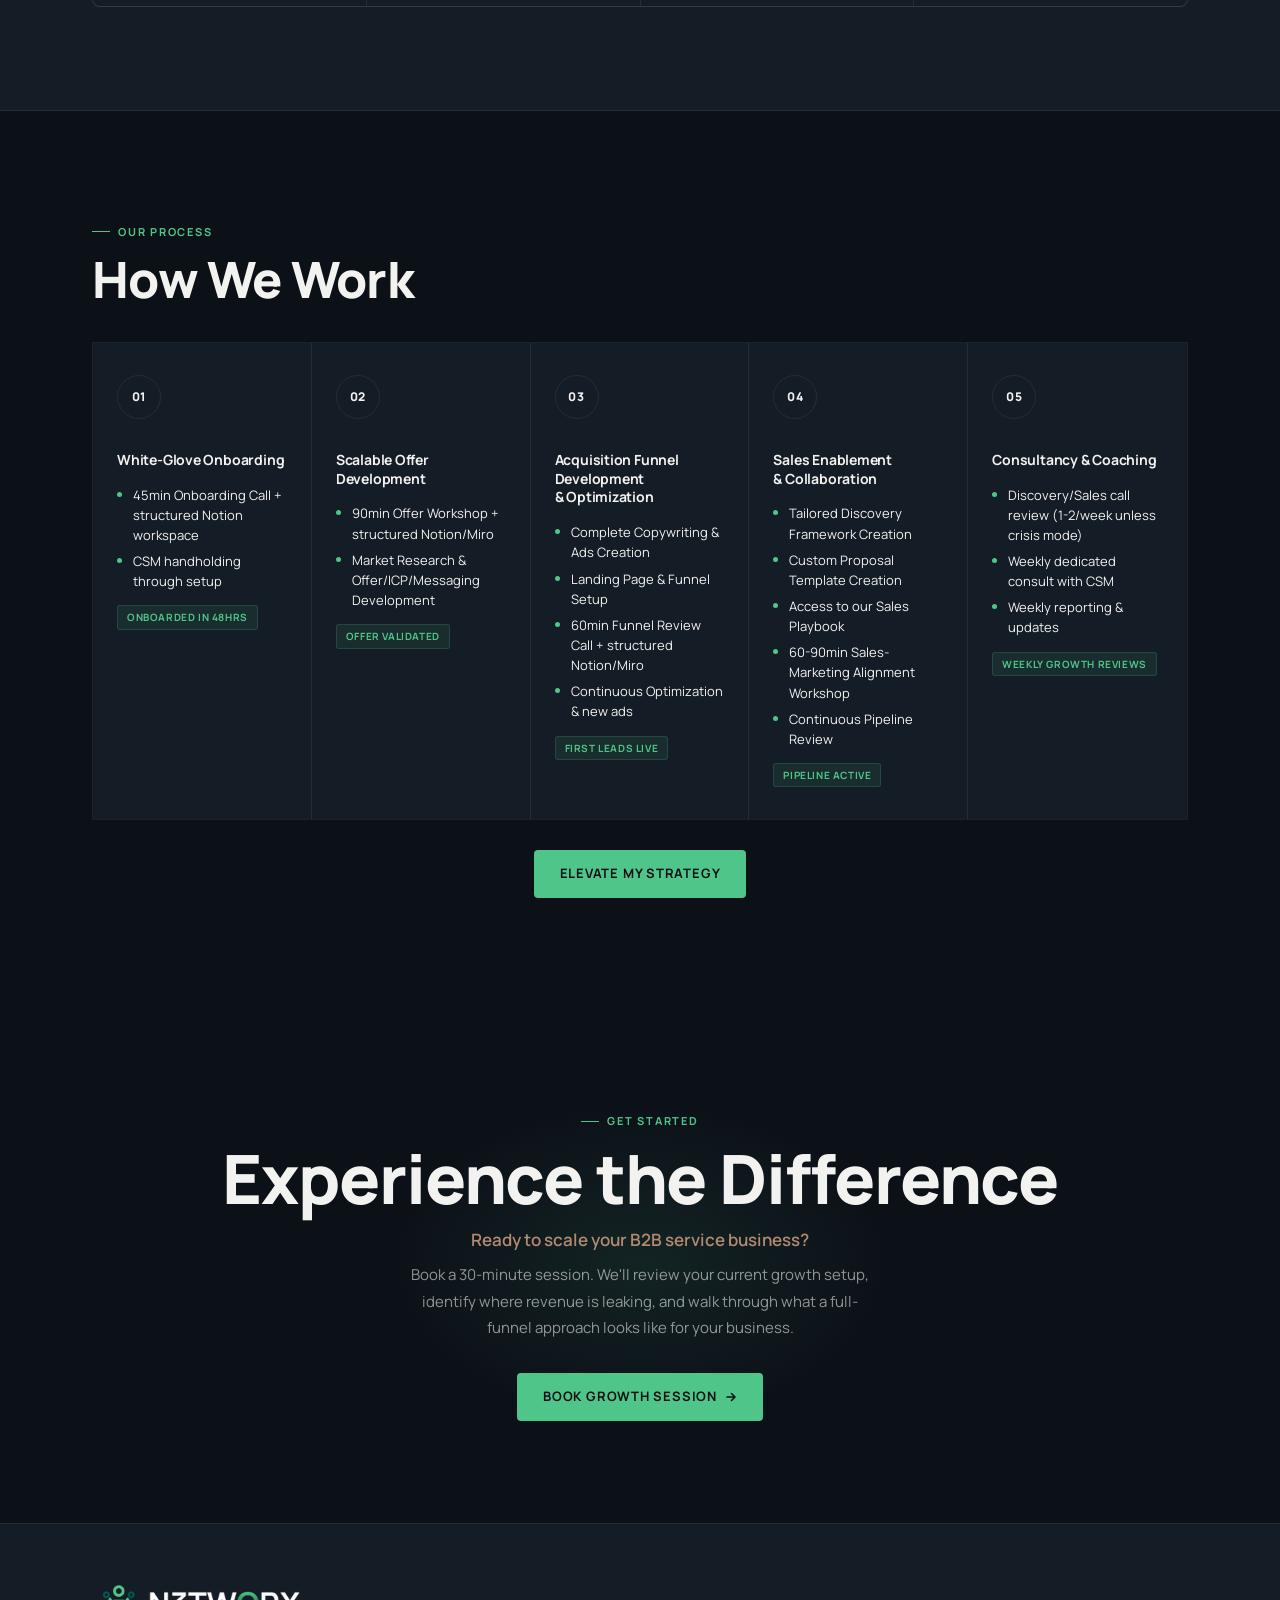
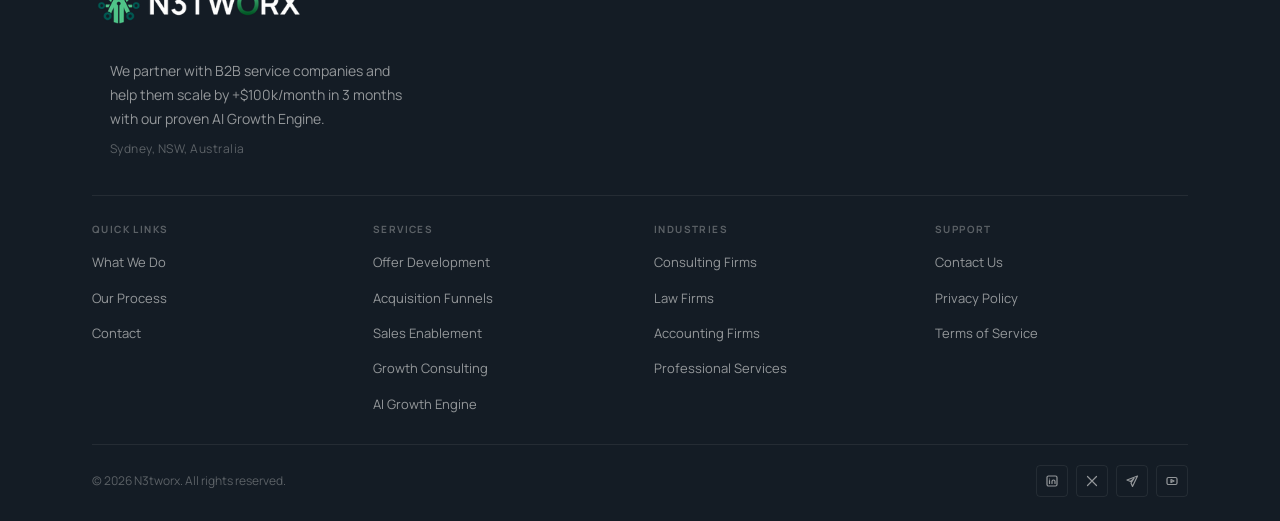
==== commit ae58a692: "Fix email, logo size, and stats copy - Update contact email to marketing@n3tworx.com in legal pages " ====
--- a/index.html
+++ b/index.html
@@ -50,7 +50,7 @@
     <a href="index.html" class="logotype" aria-label="N3TWORX home" style="display:inline-flex;align-items:center;flex-shrink:0;">
       <img src="assets/N3tworx%20logo_transparent.png"
            alt="N3TWORX"
-           style="height:56px;width:auto;display:block;" />
+           style="height:44px;width:auto;display:block;" />
     </a>
 
    <nav class="nav-links-d" aria-label="Primary navigation">
@@ -434,7 +434,7 @@
 
     <div class="foot-brand">
       <a href="index.html" class="logotype" aria-label="N3TWORX home" style="padding:0;margin:0;">
-        <img src="assets/N3tworx%20logo_transparent.png" alt="N3TWORX" style="height:56px;width:auto;display:block;" />
+        <img src="assets/N3tworx%20logo_transparent.png" alt="N3TWORX" style="height:44px;width:auto;display:block;" />
       </a>
       <p class="foot-tag">We partner with B2B service companies and help them scale by +$100k/month in 3 months with our proven AI Growth Engine.</p>
       <p class="foot-loc">Sydney, NSW, Australia</p>
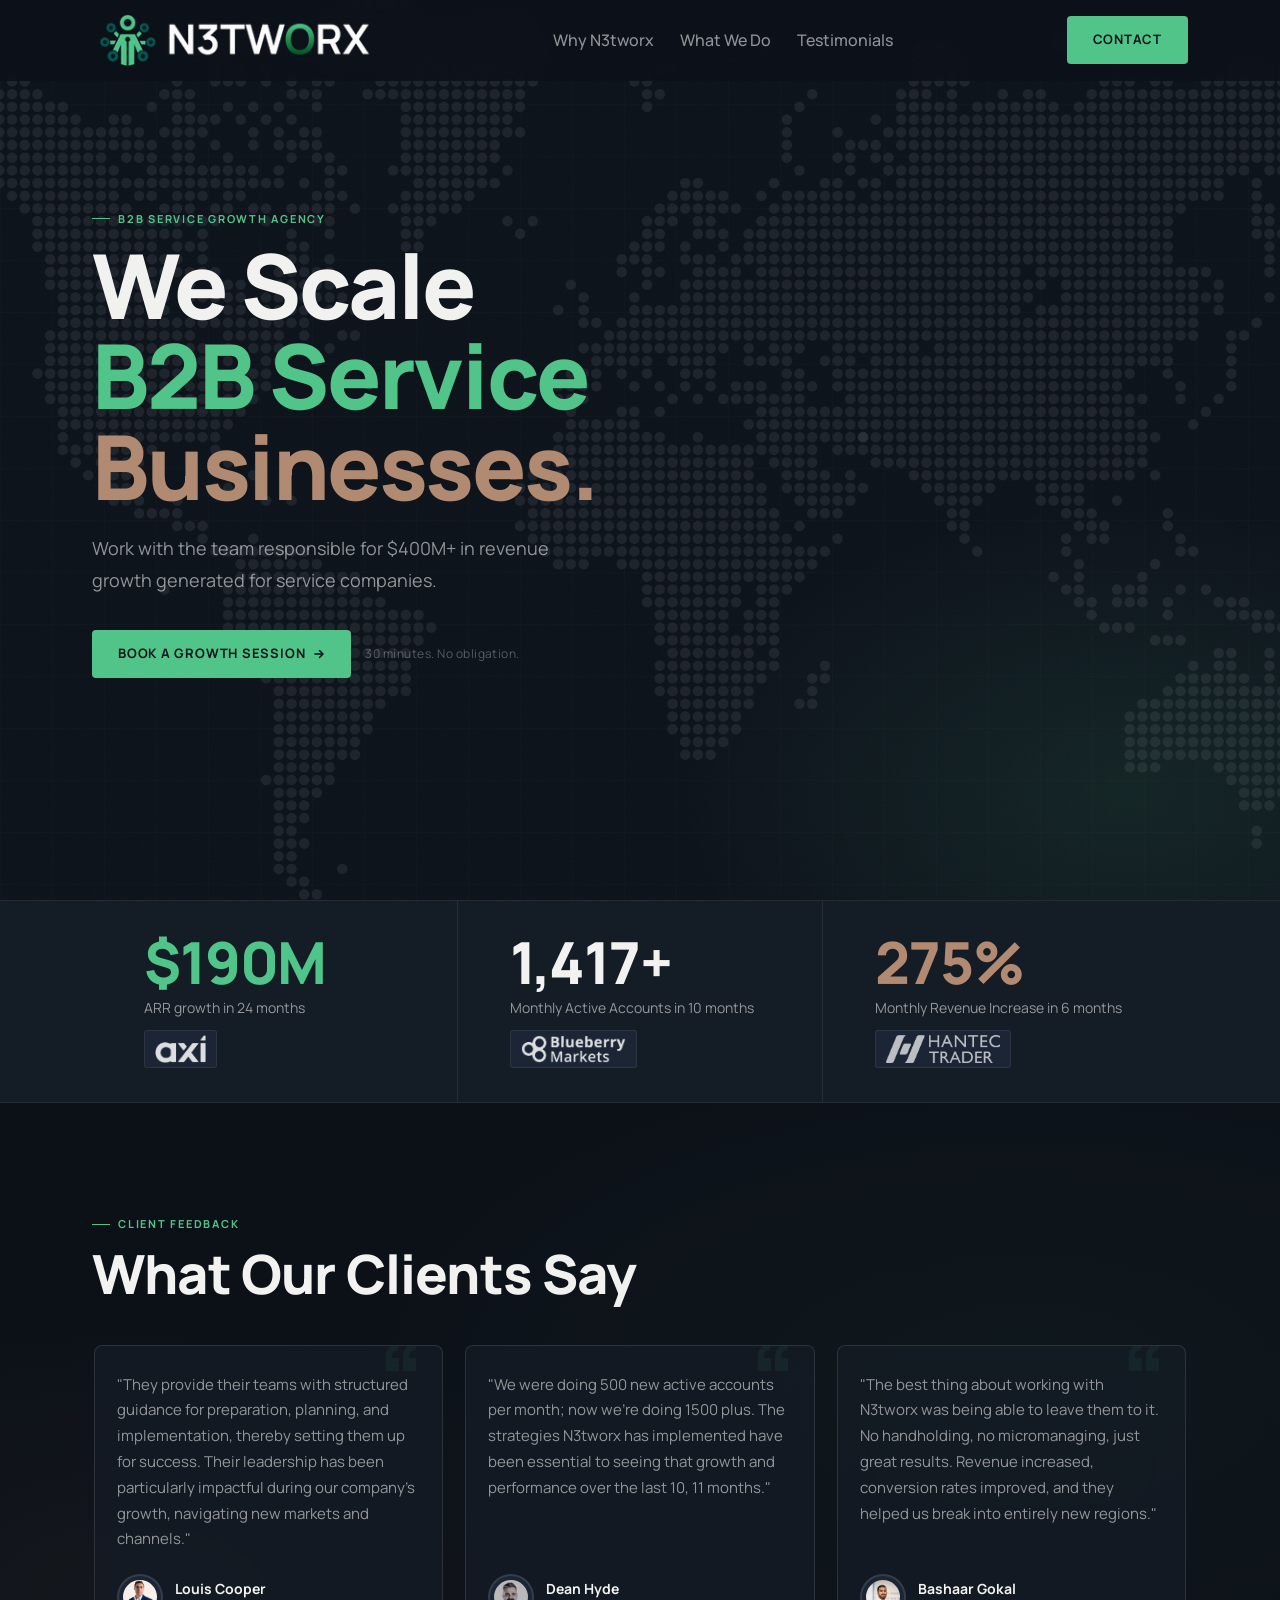
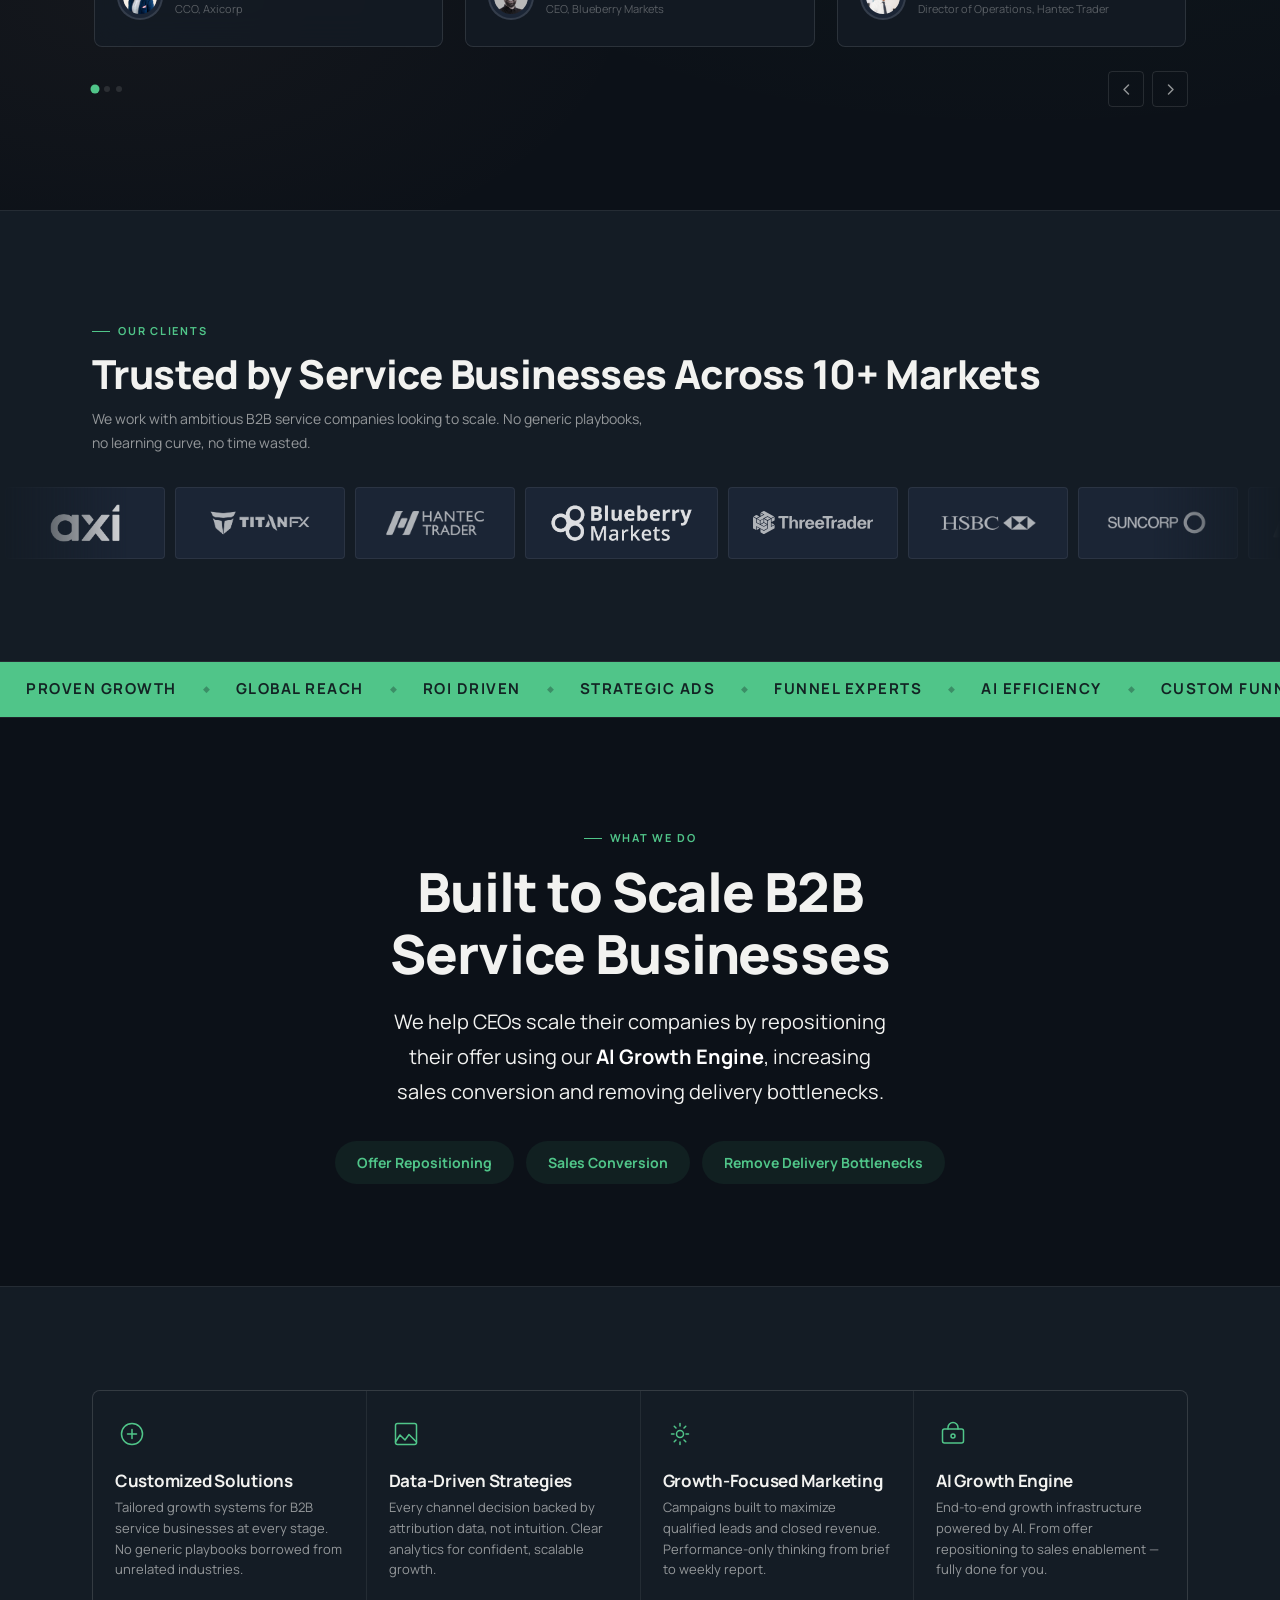
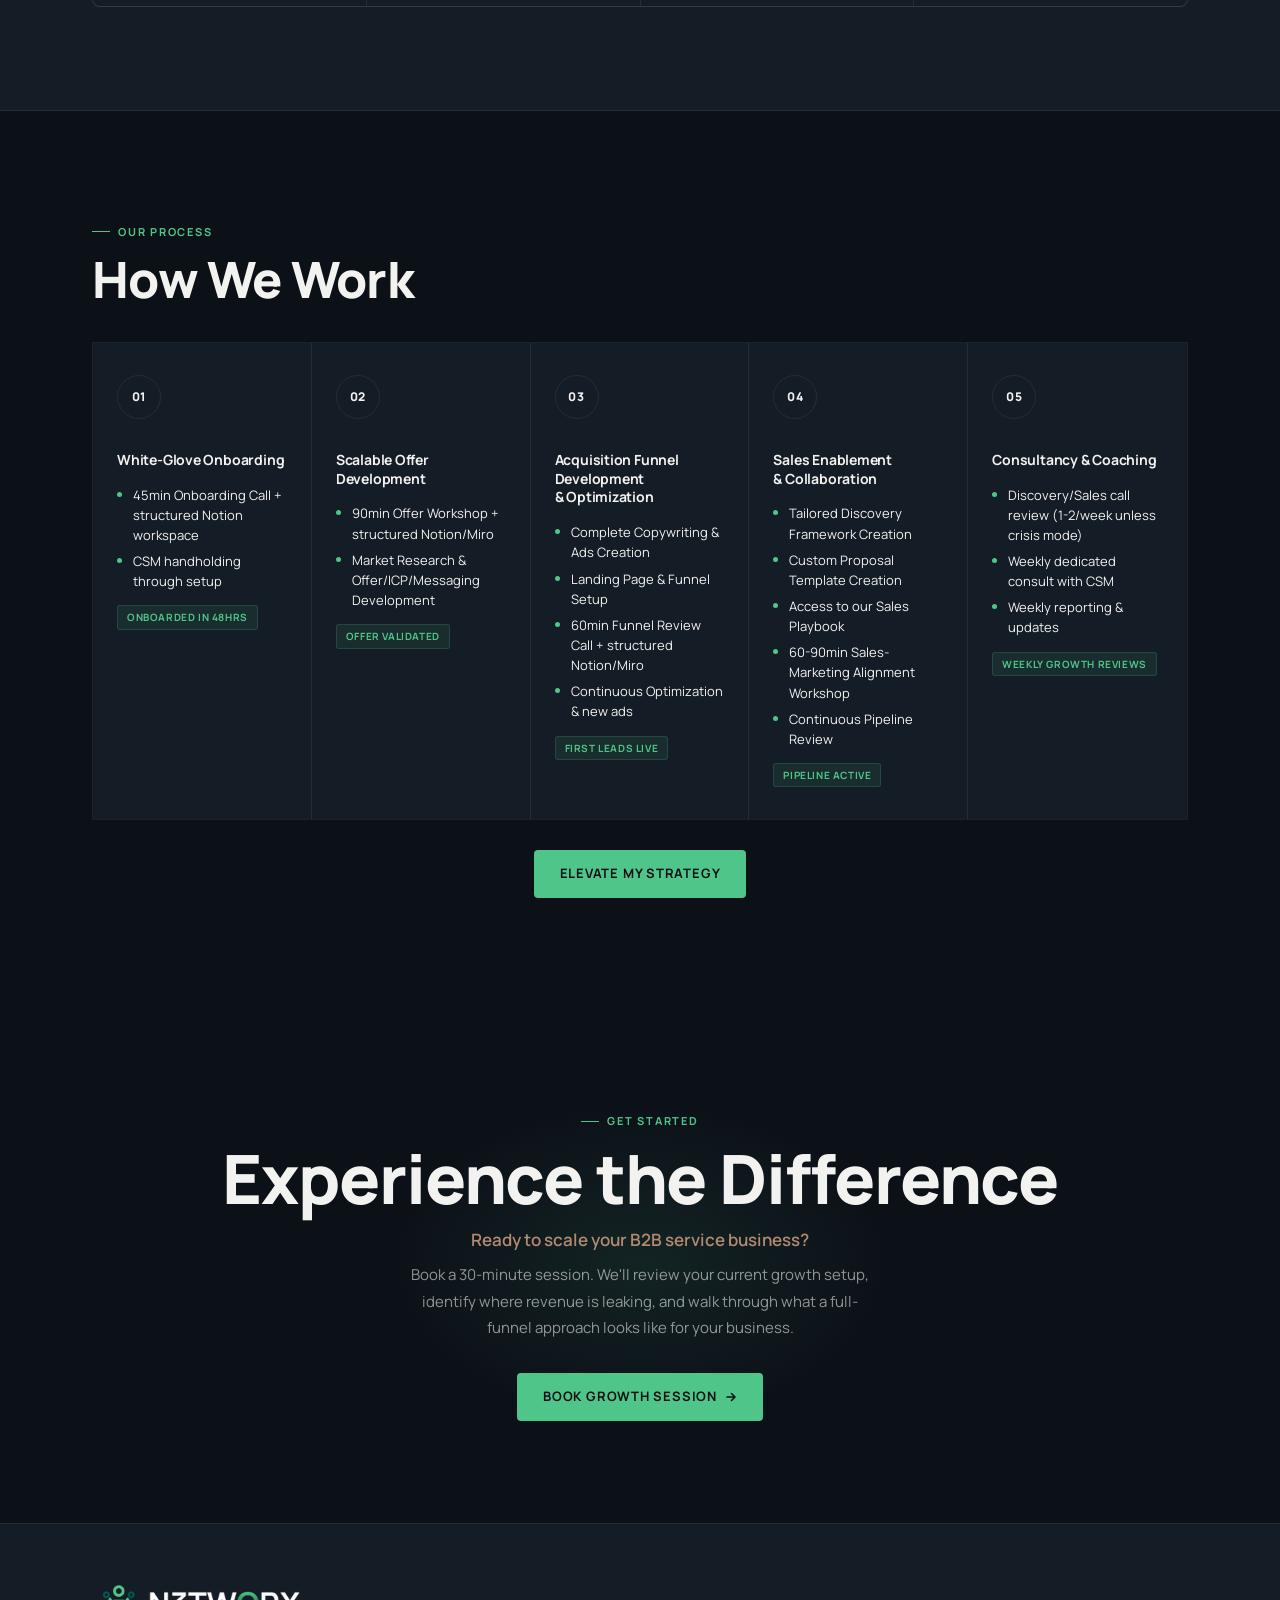
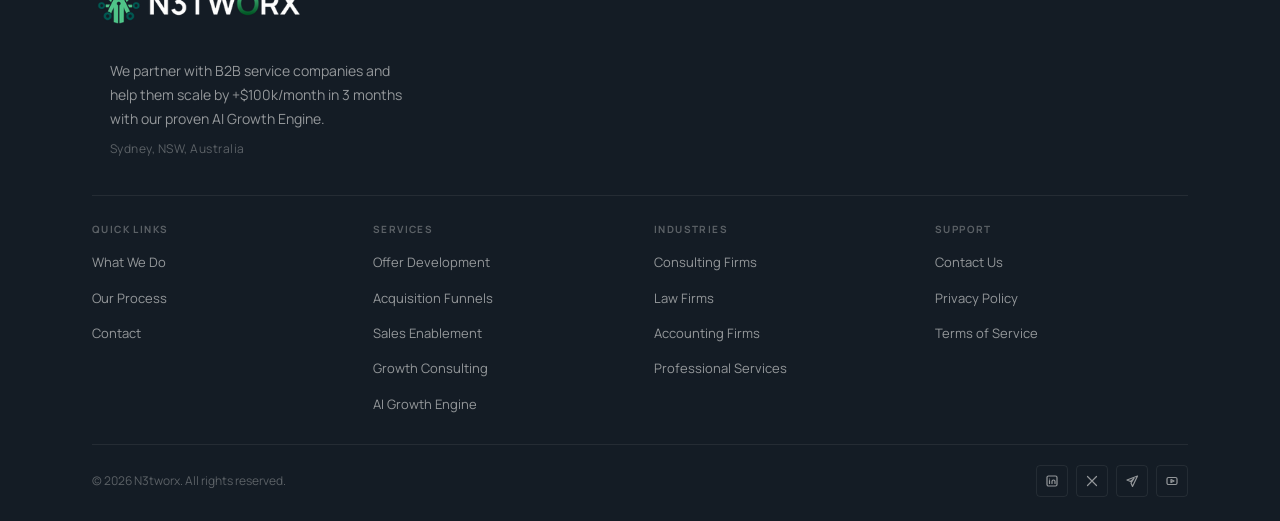
==== commit 3749f84e: "Reduce nav logo height to 36px across all pages Co-Authored-By: Claude Sonnet 4.6 <noreply@anthropic" ====
--- a/index.html
+++ b/index.html
@@ -50,7 +50,7 @@
     <a href="index.html" class="logotype" aria-label="N3TWORX home" style="display:inline-flex;align-items:center;flex-shrink:0;">
       <img src="assets/N3tworx%20logo_transparent.png"
            alt="N3TWORX"
-           style="height:44px;width:auto;display:block;" />
+           style="height:36px;width:auto;display:block;" />
     </a>
 
    <nav class="nav-links-d" aria-label="Primary navigation">
@@ -434,7 +434,7 @@
 
     <div class="foot-brand">
       <a href="index.html" class="logotype" aria-label="N3TWORX home" style="padding:0;margin:0;">
-        <img src="assets/N3tworx%20logo_transparent.png" alt="N3TWORX" style="height:44px;width:auto;display:block;" />
+        <img src="assets/N3tworx%20logo_transparent.png" alt="N3TWORX" style="height:36px;width:auto;display:block;" />
       </a>
       <p class="foot-tag">We partner with B2B service companies and help them scale by +$100k/month in 3 months with our proven AI Growth Engine.</p>
       <p class="foot-loc">Sydney, NSW, Australia</p>
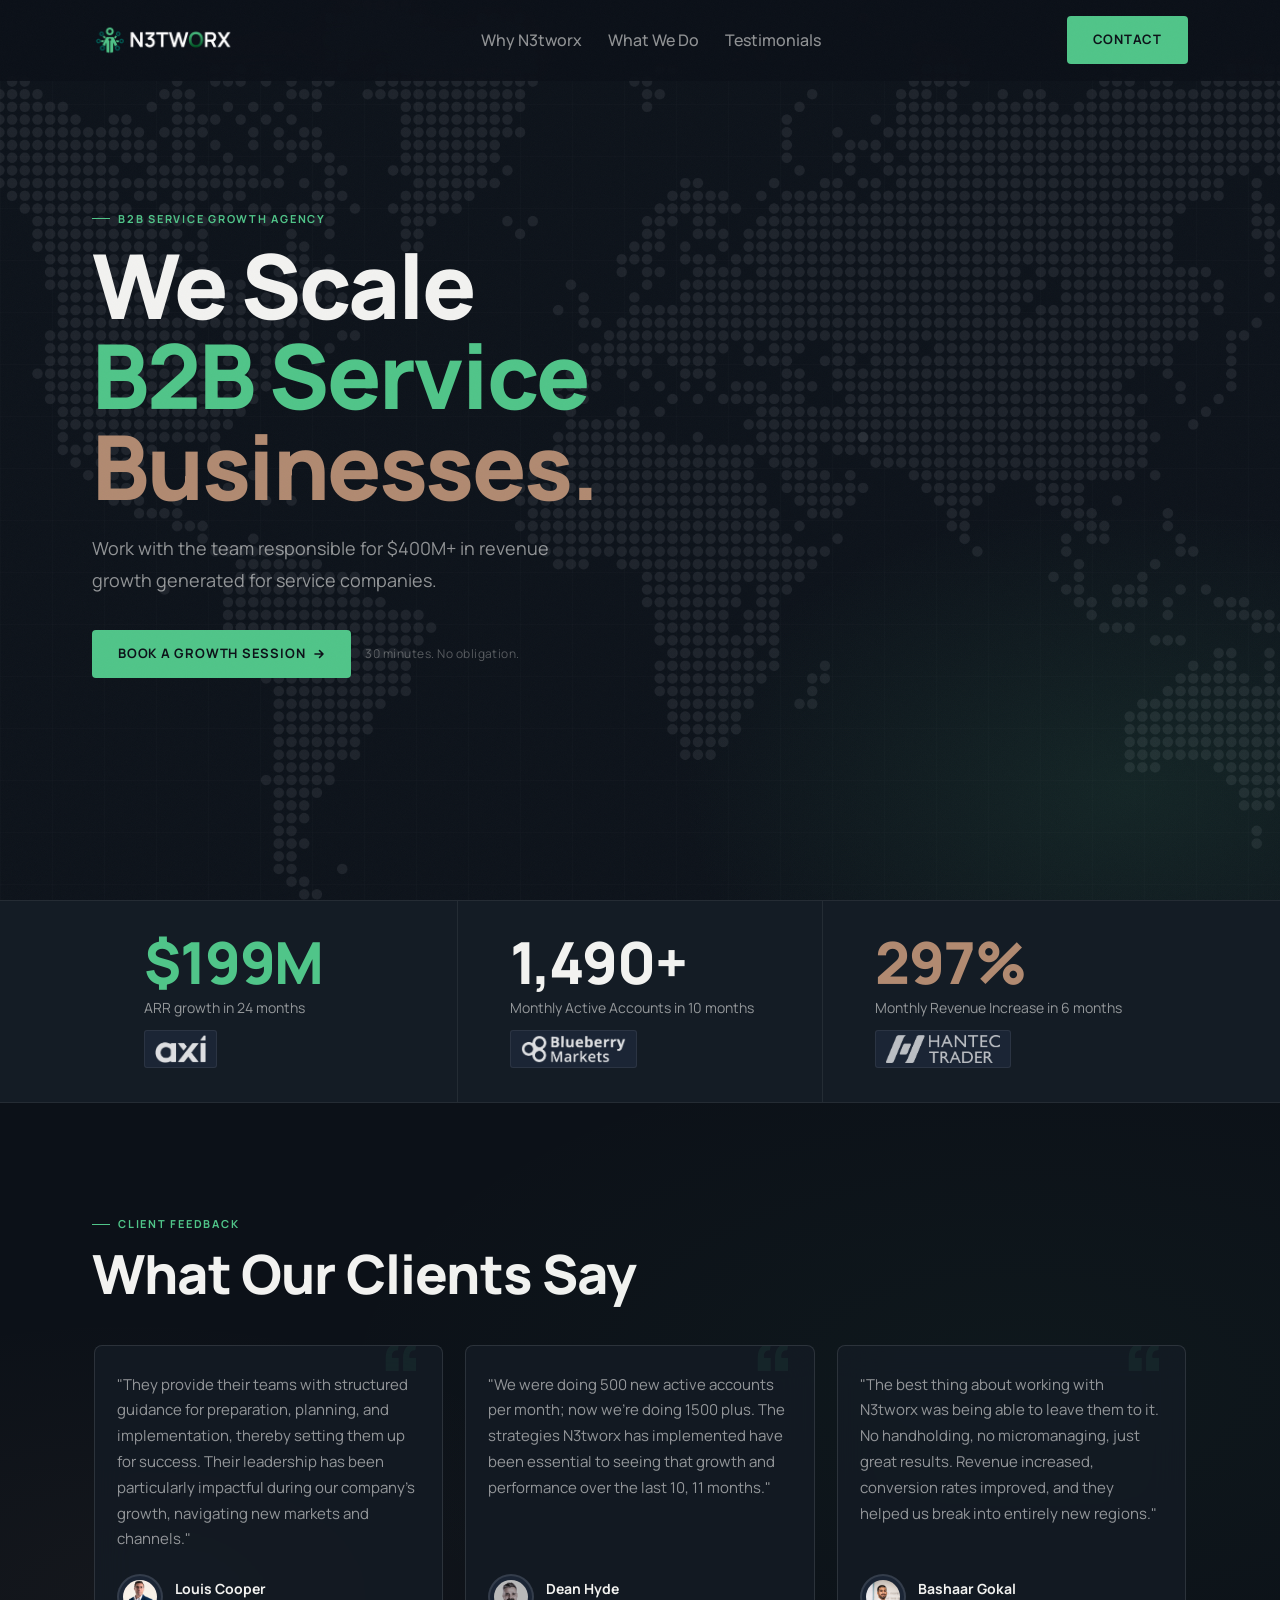
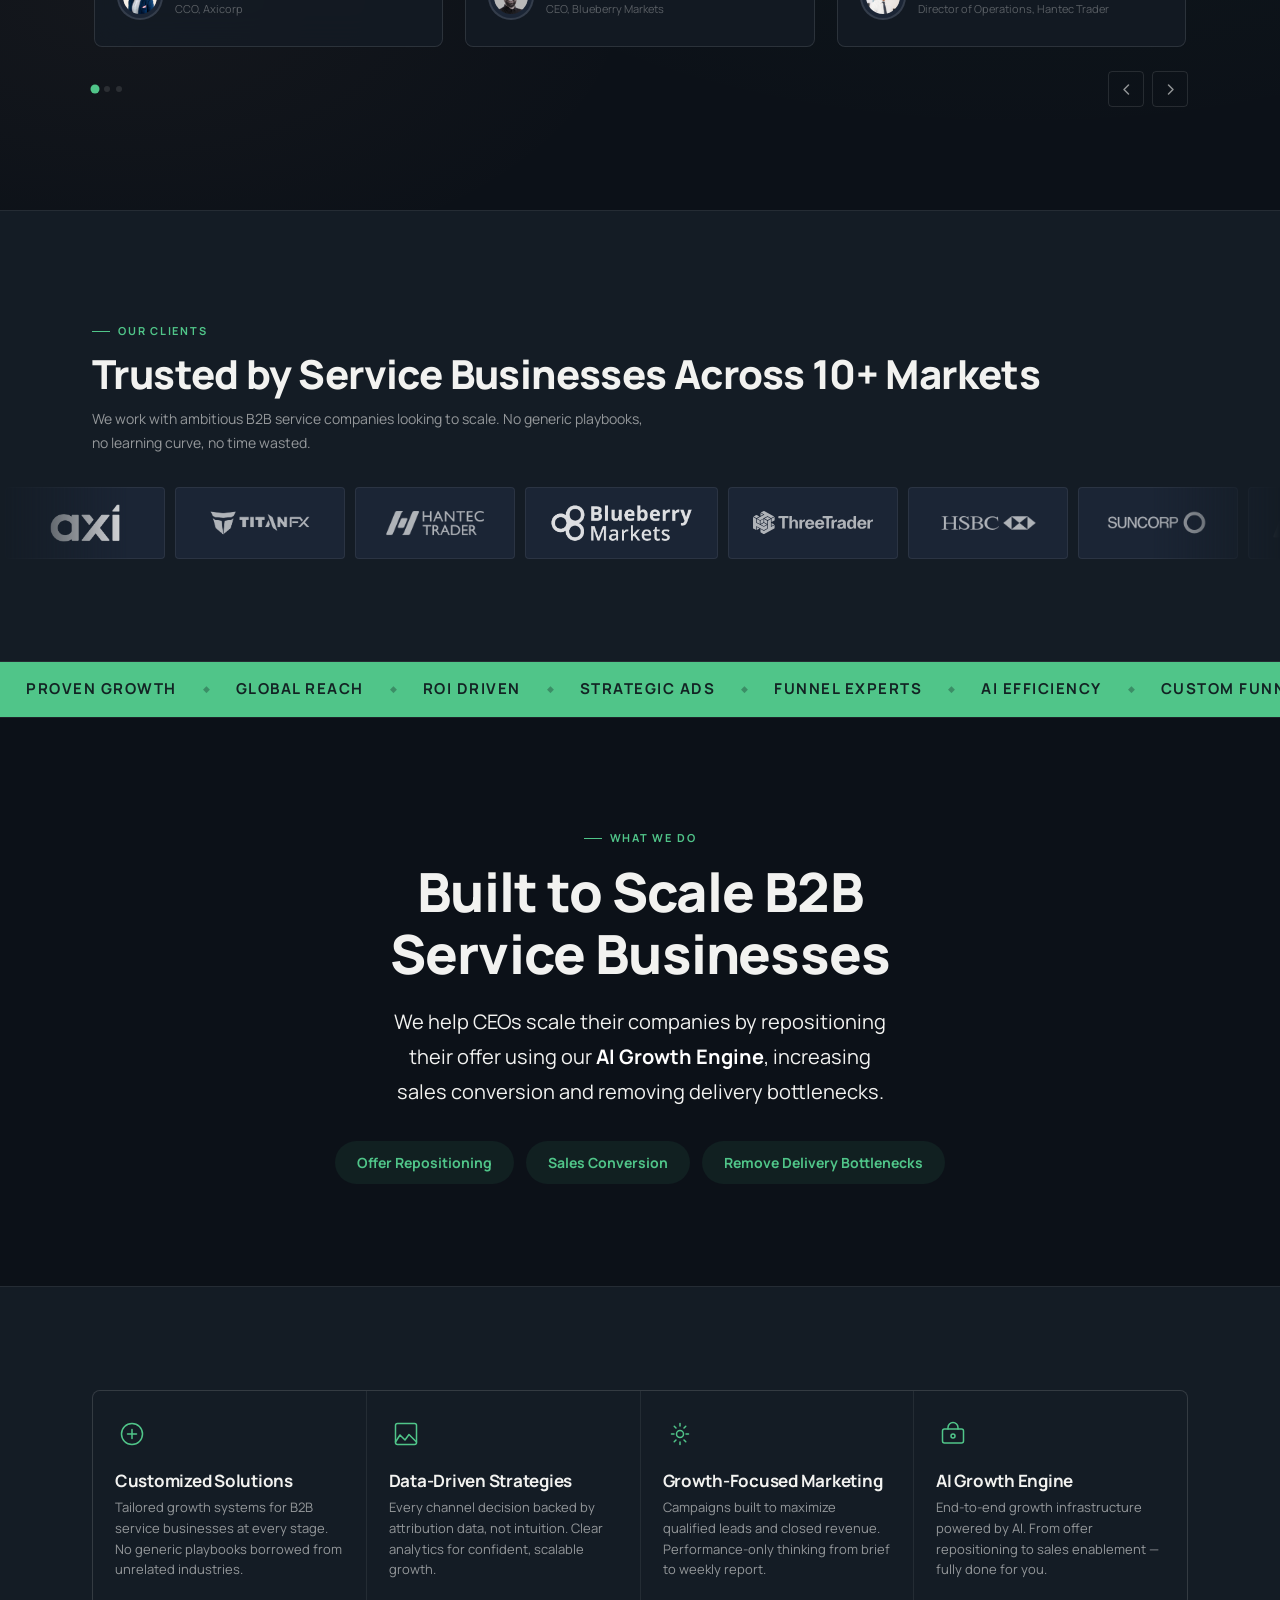
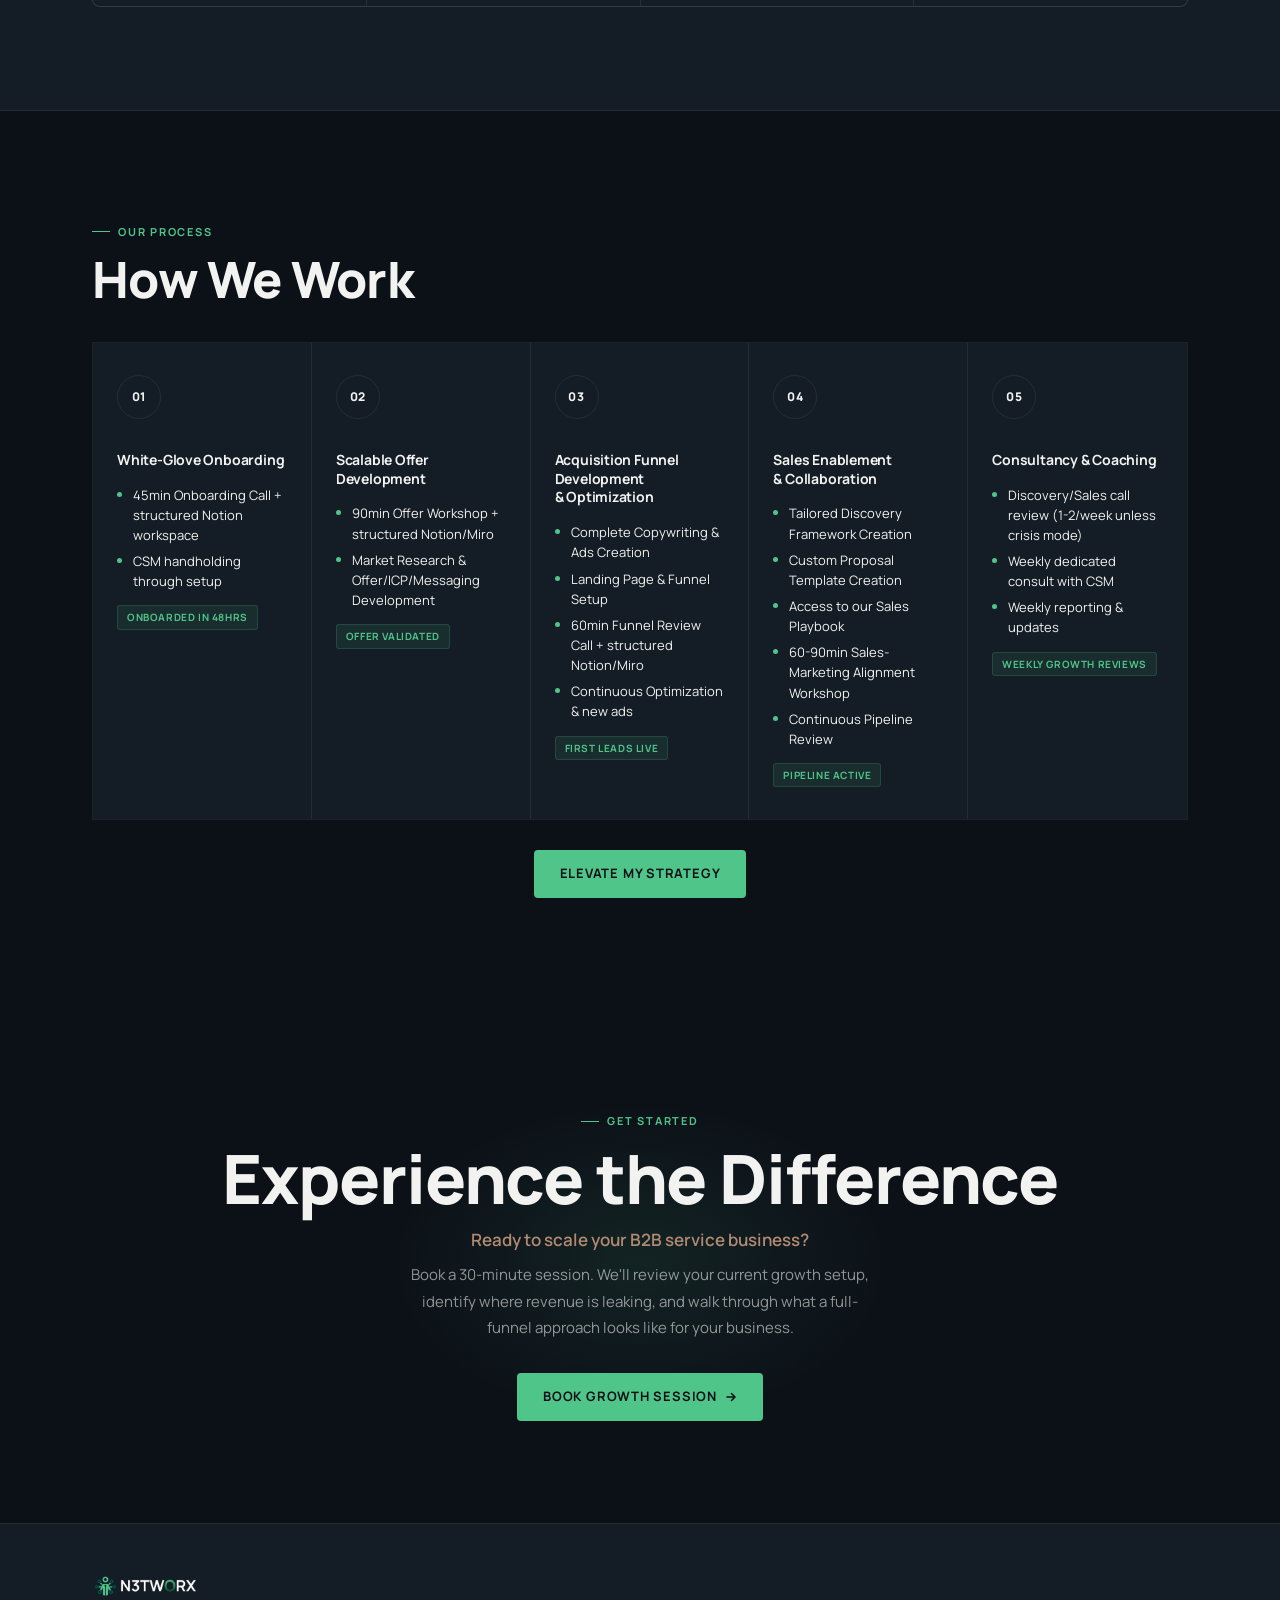
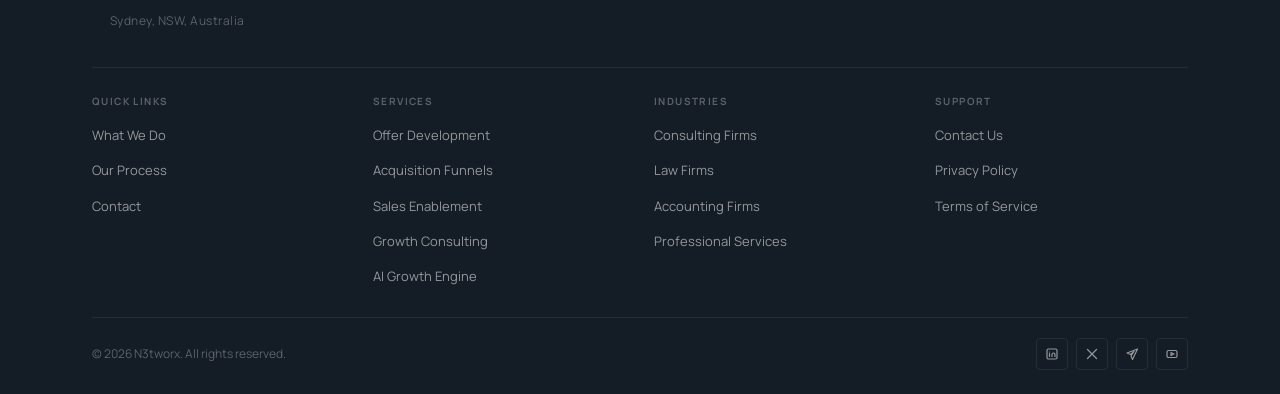
==== commit 3c56795c: "Remove footer tagline from all pages, fix logo inline height to 48px Co-Authored-By: Claude Sonnet 4" ====
--- a/index.html
+++ b/index.html
@@ -50,7 +50,7 @@
     <a href="index.html" class="logotype" aria-label="N3TWORX home" style="display:inline-flex;align-items:center;flex-shrink:0;">
       <img src="assets/N3tworx%20logo_transparent.png"
            alt="N3TWORX"
-           style="height:36px;width:auto;display:block;" />
+           style="height:48px;width:auto;display:block;" />
     </a>
 
    <nav class="nav-links-d" aria-label="Primary navigation">
@@ -436,7 +436,7 @@
       <a href="index.html" class="logotype" aria-label="N3TWORX home" style="padding:0;margin:0;">
         <img src="assets/N3tworx%20logo_transparent.png" alt="N3TWORX" style="height:36px;width:auto;display:block;" />
       </a>
-      <p class="foot-tag">We partner with B2B service companies and help them scale by +$100k/month in 3 months with our proven AI Growth Engine.</p>
+      
       <p class="foot-loc">Sydney, NSW, Australia</p>
     </div>
 
--- a/assets/style.css
+++ b/assets/style.css
@@ -92,9 +92,9 @@
 
 img  { display: block; max-width: 100%; }
 .logotype img {
-  height: 72px !important;
-  width: auto !important;
-  max-height: none !important;
+  height: 48px;
+  width: auto;
+  max-height: none;
 }
 a    { color: inherit; text-decoration: none; }
 button { cursor: pointer; border: none; background: none; font: inherit; }
@@ -1167,9 +1167,9 @@
   margin: 0;
 }
 .foot-brand .logotype img {
-  height: 72px !important;
-  width: auto !important;
-  max-height: none !important;
+  height: 48px;
+  width: auto;
+  max-height: none;
 }
 
 .foot-tag {
@@ -1413,7 +1413,7 @@
 
   /* Larger nav logo on desktop */
   .nav-row .logotype img {
-    height: 96px !important;
+    height: 48px;
   }
 }
 
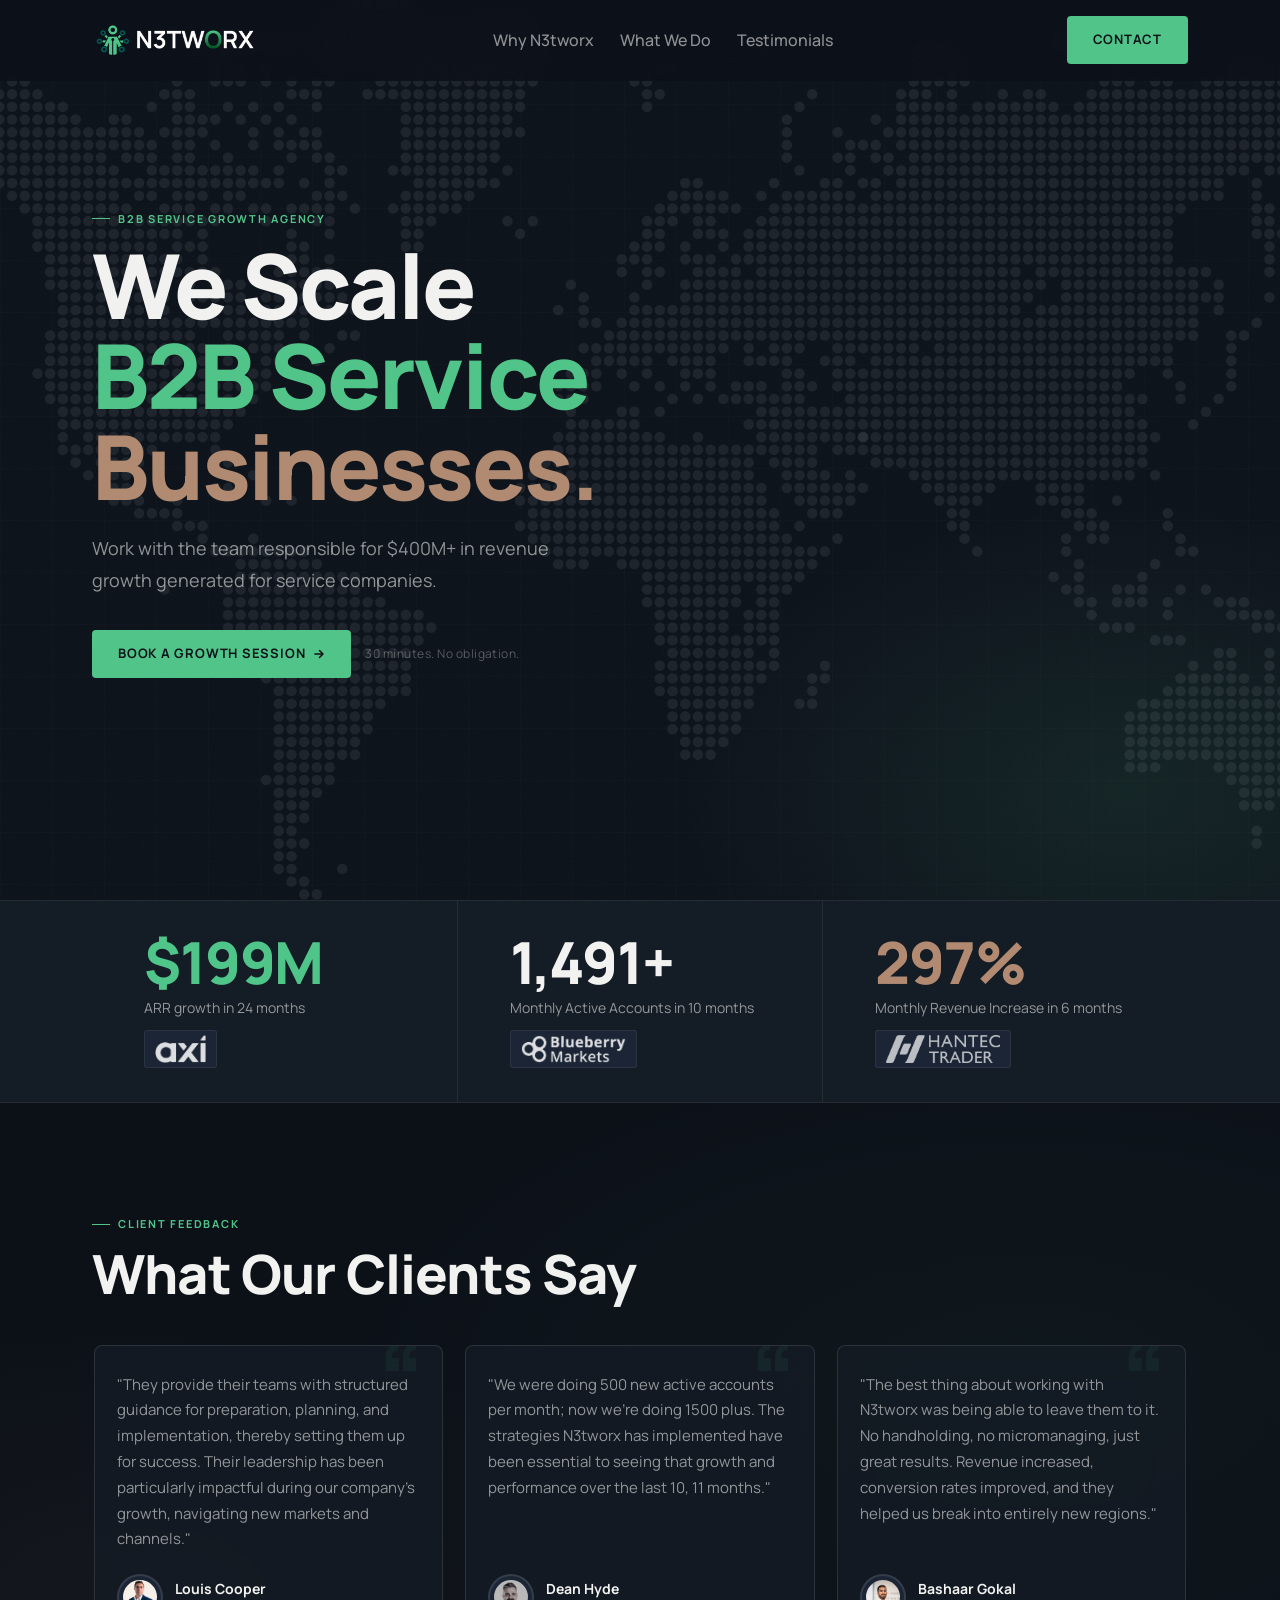
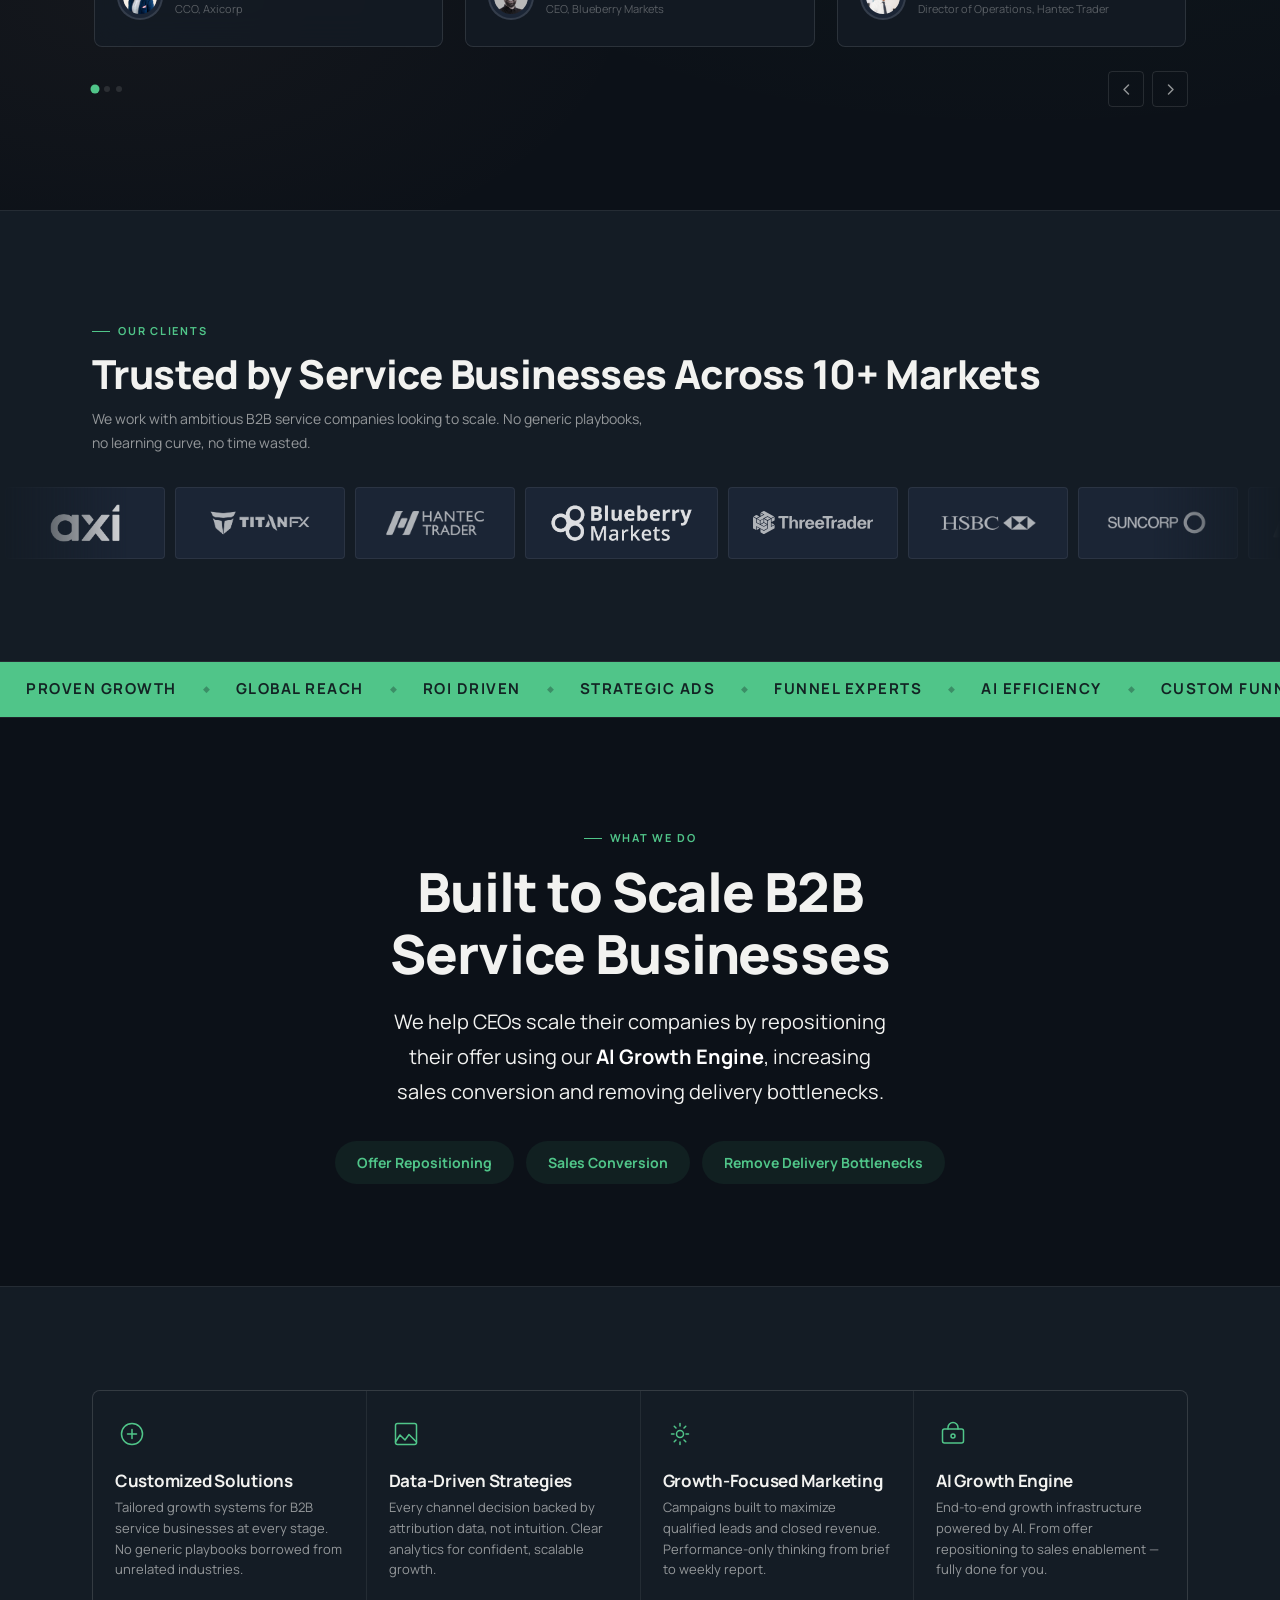
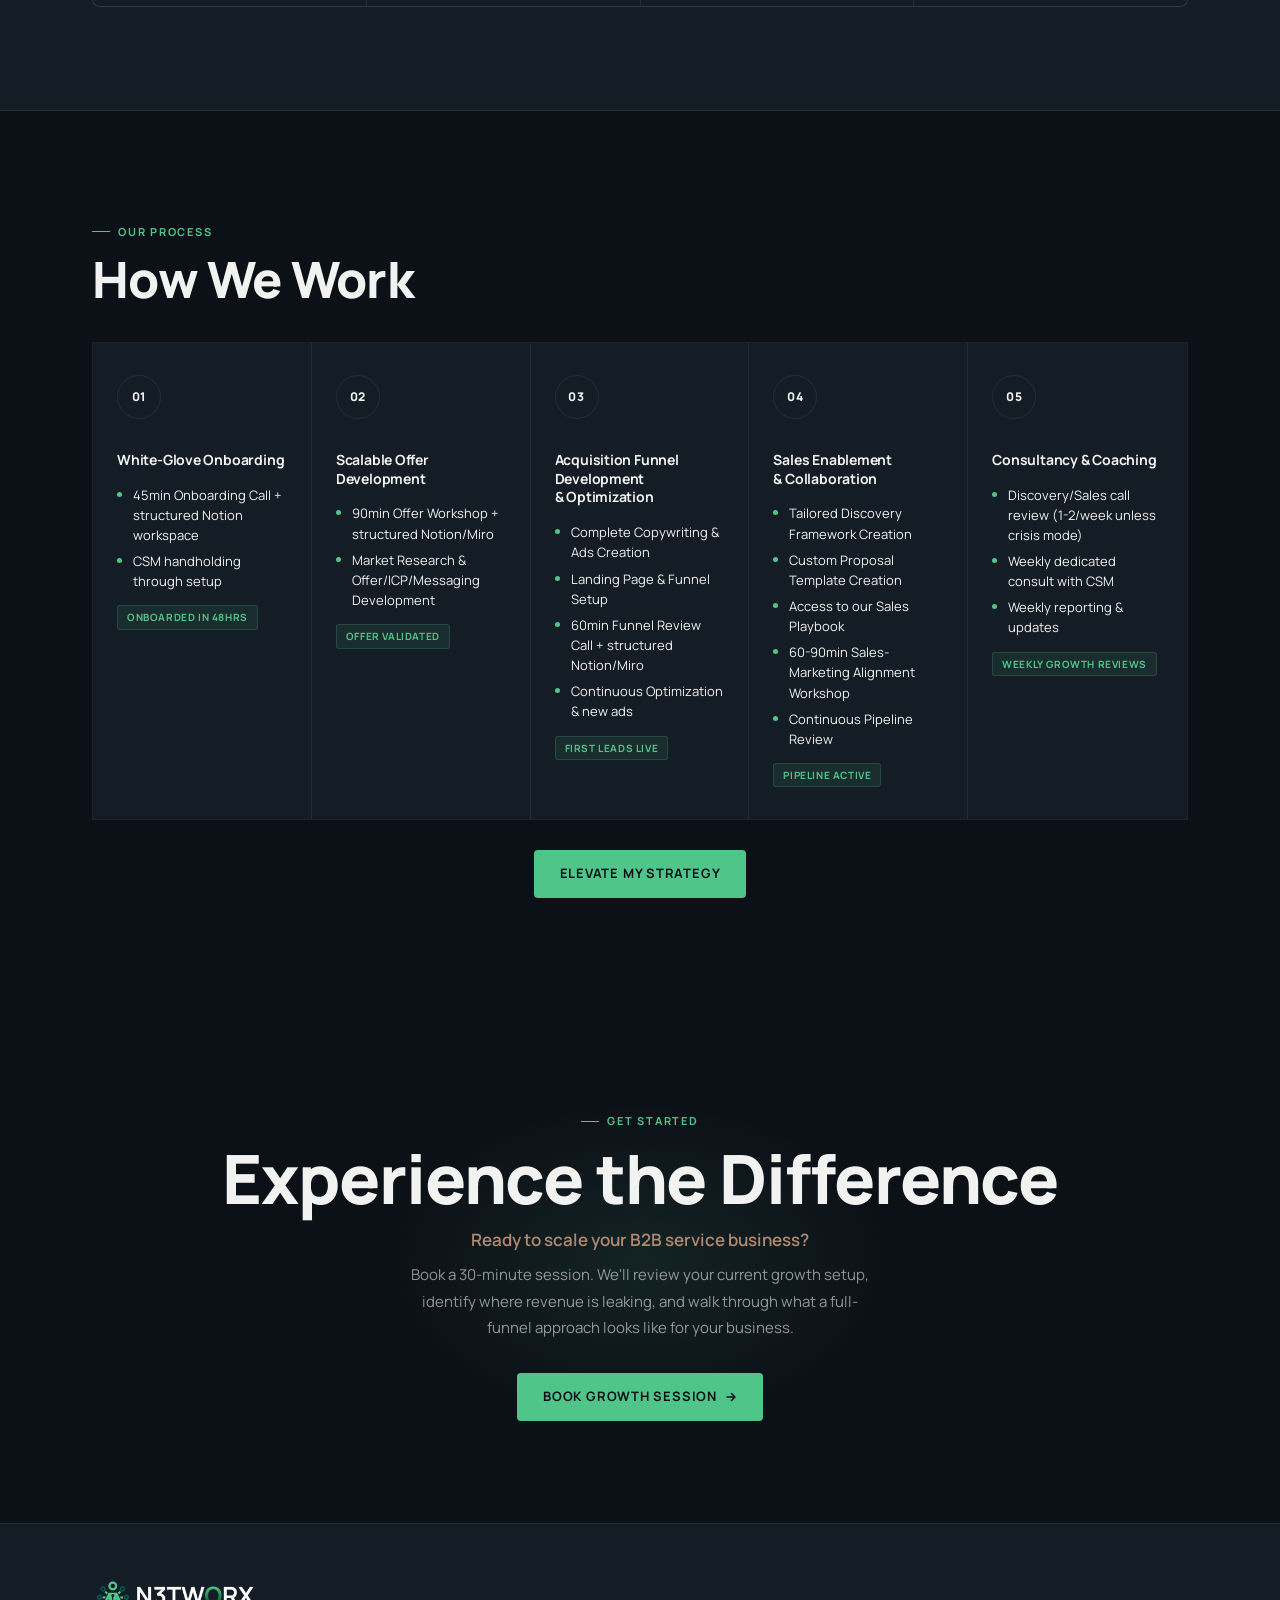
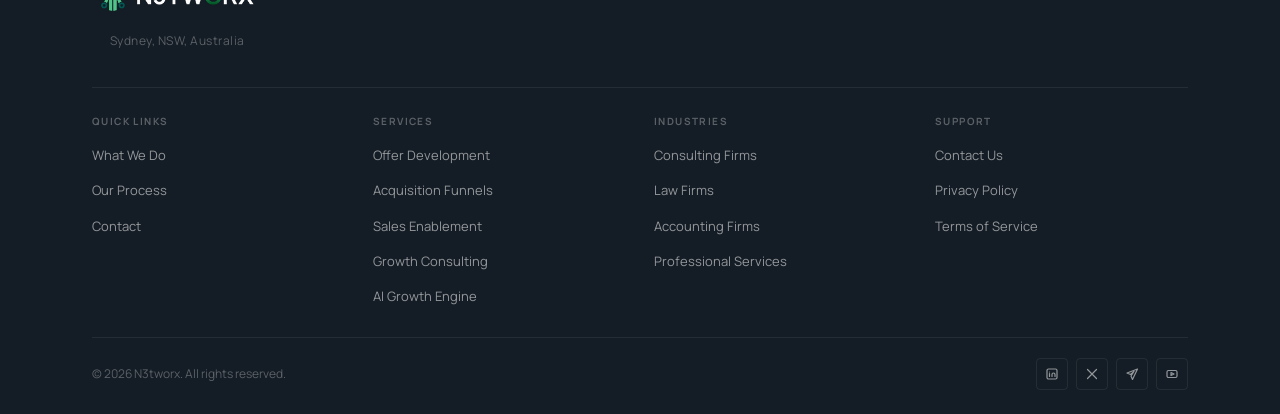
==== commit 22c29f99: "Fix logo size to 56px across all pages, nav and footer Updated all logo instances (nav + footer) to " ====
--- a/index.html
+++ b/index.html
@@ -50,7 +50,7 @@
     <a href="index.html" class="logotype" aria-label="N3TWORX home" style="display:inline-flex;align-items:center;flex-shrink:0;">
       <img src="assets/N3tworx%20logo_transparent.png"
            alt="N3TWORX"
-           style="height:48px;width:auto;display:block;" />
+           style="height:56px;width:auto;display:block;" />
     </a>
 
    <nav class="nav-links-d" aria-label="Primary navigation">
@@ -434,7 +434,7 @@
 
     <div class="foot-brand">
       <a href="index.html" class="logotype" aria-label="N3TWORX home" style="padding:0;margin:0;">
-        <img src="assets/N3tworx%20logo_transparent.png" alt="N3TWORX" style="height:36px;width:auto;display:block;" />
+        <img src="assets/N3tworx%20logo_transparent.png" alt="N3TWORX" style="height:56px;width:auto;display:block;" />
       </a>
       
       <p class="foot-loc">Sydney, NSW, Australia</p>
--- a/assets/style.css
+++ b/assets/style.css
@@ -92,7 +92,7 @@
 
 img  { display: block; max-width: 100%; }
 .logotype img {
-  height: 48px;
+  height: 56px;
   width: auto;
   max-height: none;
 }
@@ -1167,7 +1167,7 @@
   margin: 0;
 }
 .foot-brand .logotype img {
-  height: 48px;
+  height: 56px;
   width: auto;
   max-height: none;
 }
@@ -1413,7 +1413,7 @@
 
   /* Larger nav logo on desktop */
   .nav-row .logotype img {
-    height: 48px;
+    height: 56px;
   }
 }
 
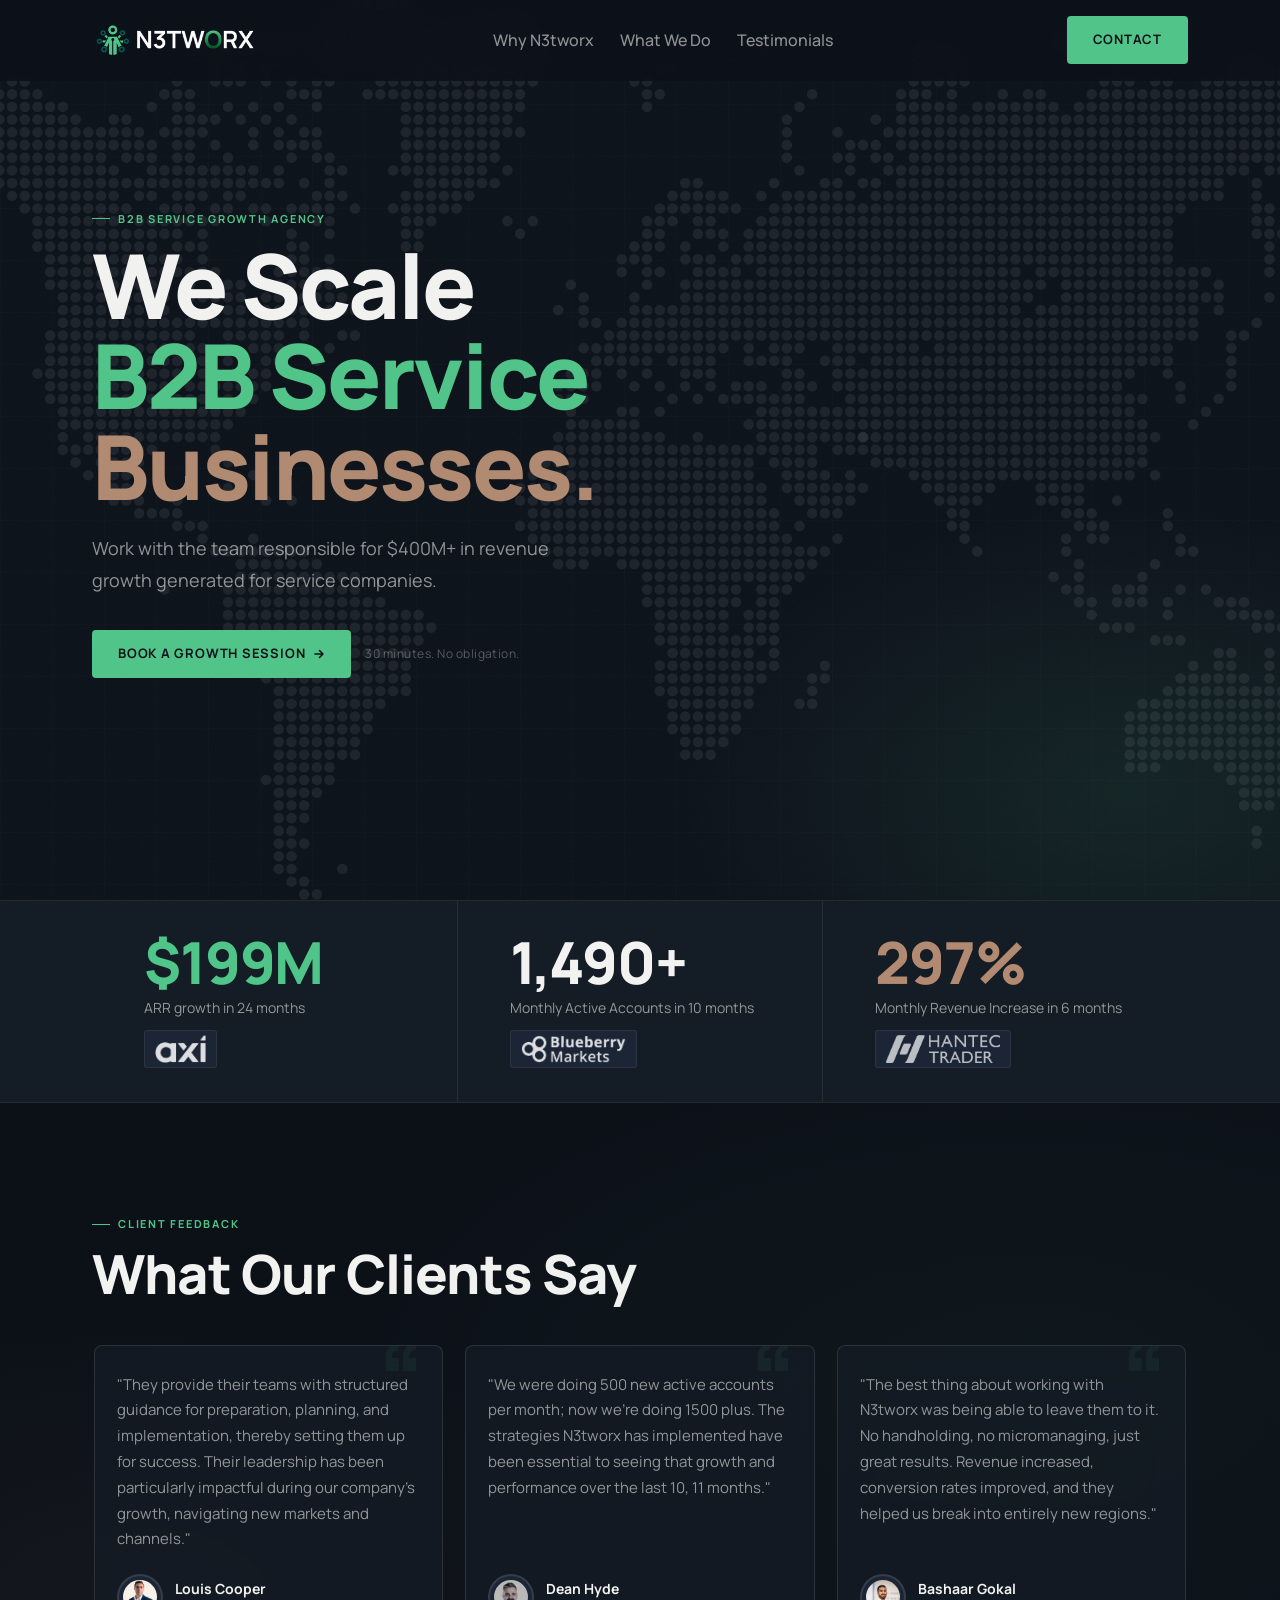
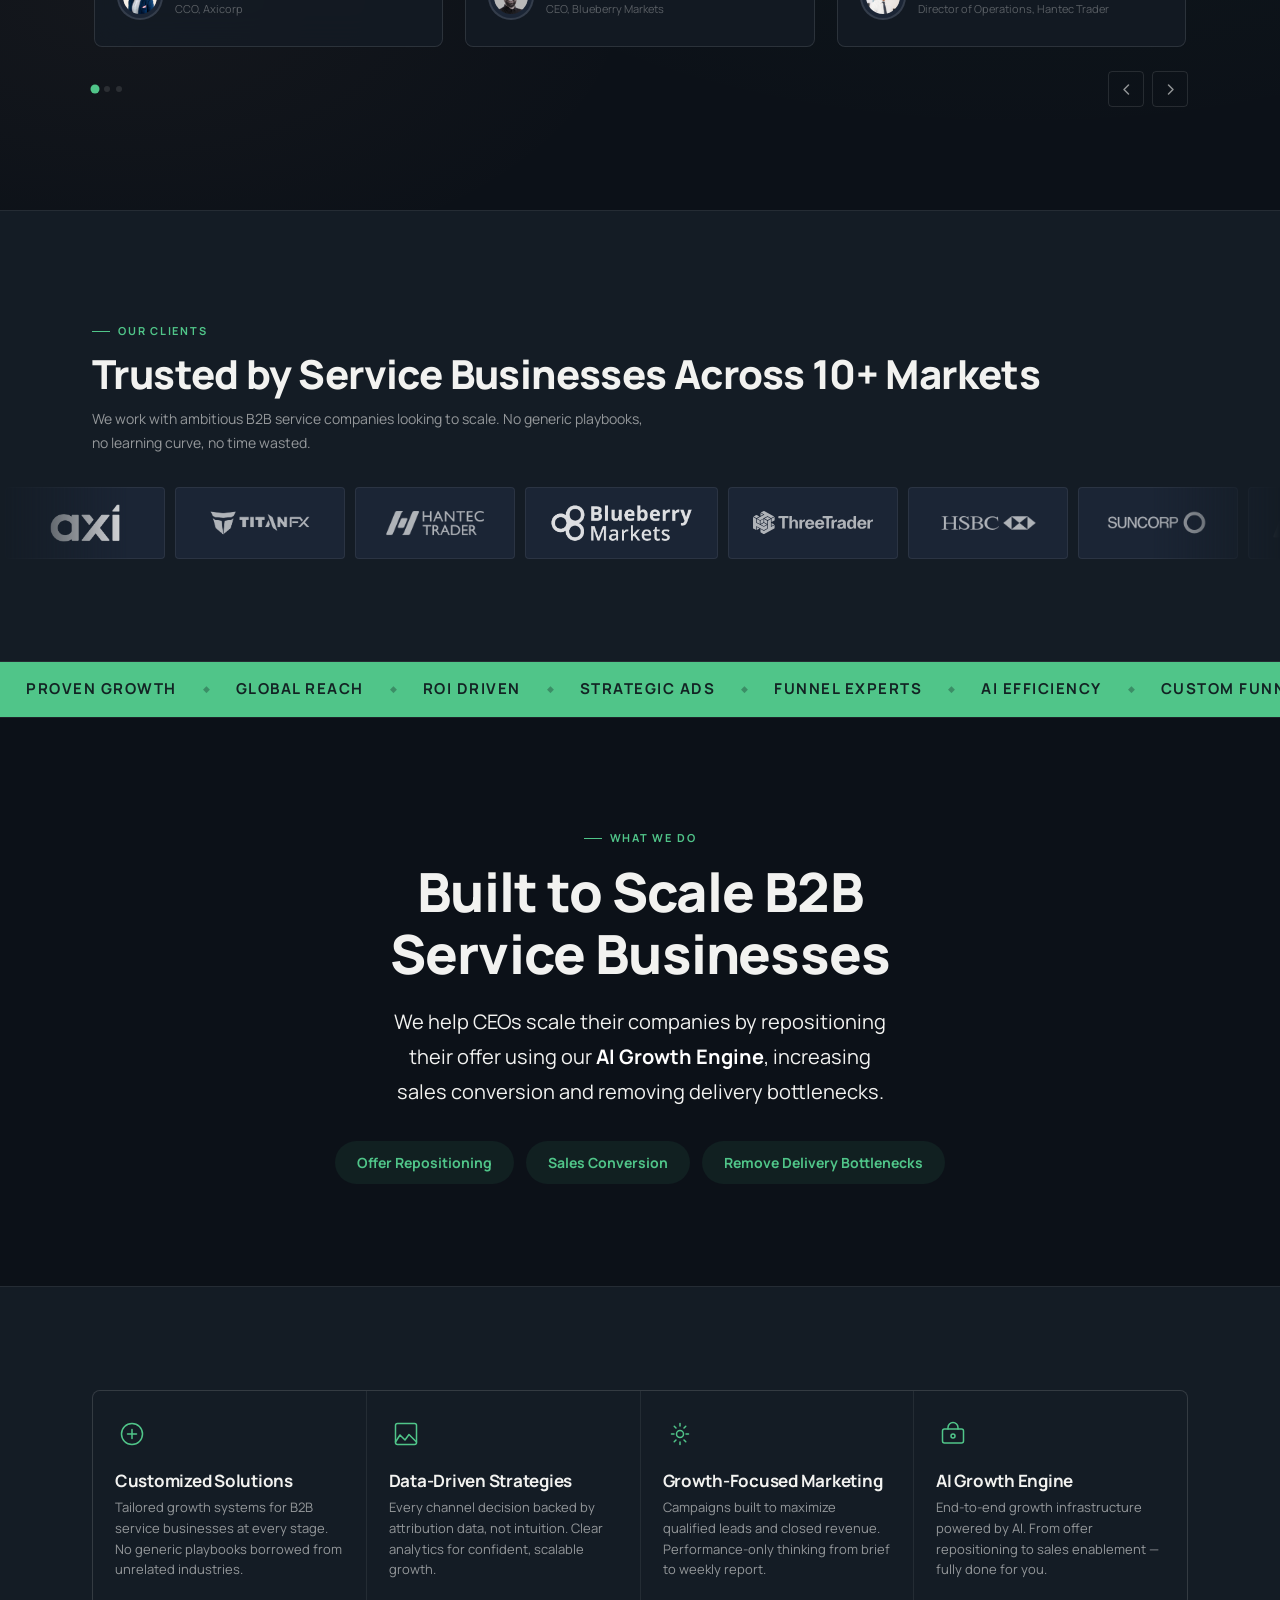
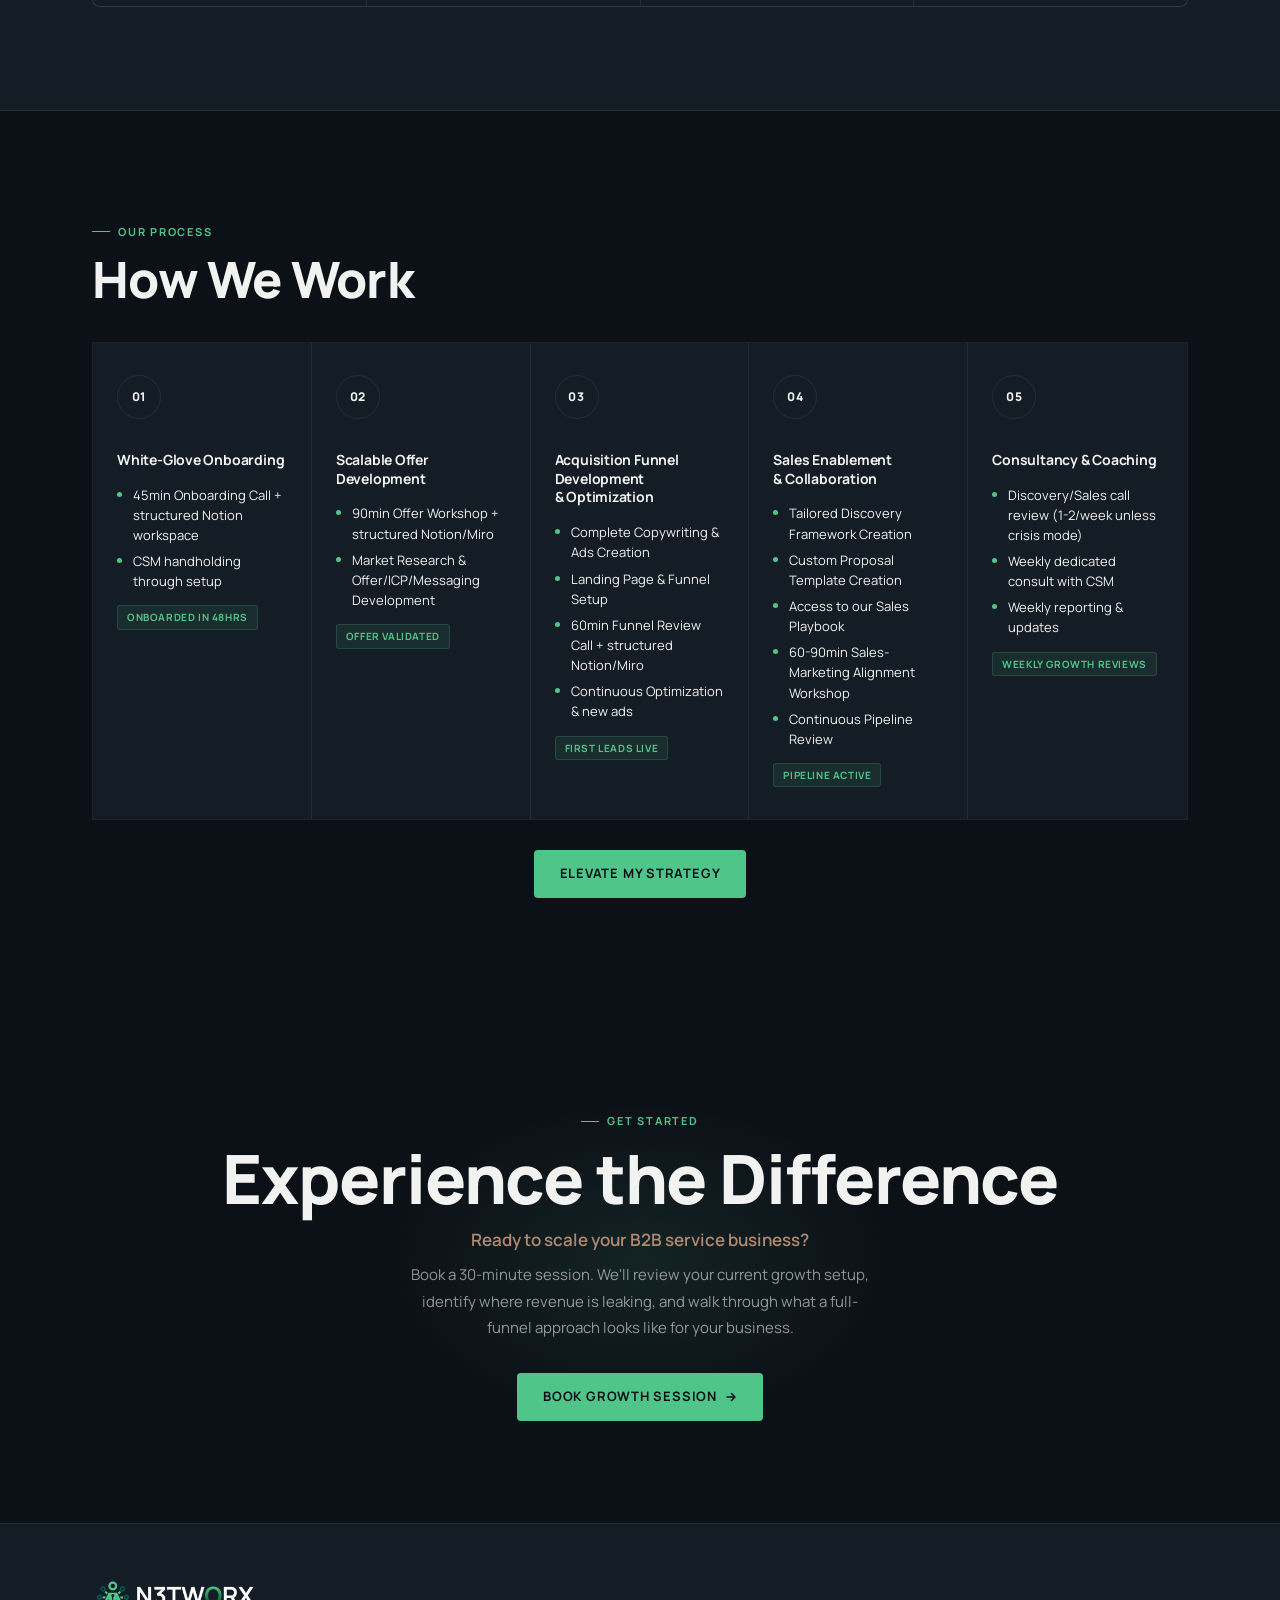
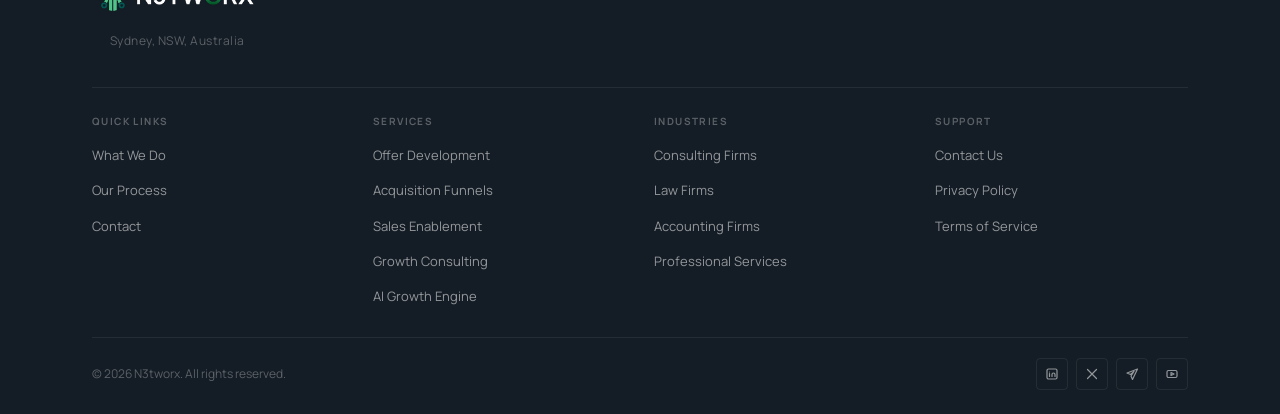
==== commit 2be2077f: "Add Meta Pixel (ID: 1268024767989132) to all pages Installed Meta Pixel base code with PageView trac" ====
--- a/index.html
+++ b/index.html
@@ -38,6 +38,23 @@
   </style>
   <script async src="https://www.googletagmanager.com/gtag/js?id=G-XXXXXXXXXX"></script>
   <script>window.dataLayer=window.dataLayer||[];function gtag(){dataLayer.push(arguments);}gtag('js',new Date());gtag('config','G-XXXXXXXXXX');</script>
+  <!-- Meta Pixel Code -->
+  <script>
+  !function(f,b,e,v,n,t,s)
+  {if(f.fbq)return;n=f.fbq=function(){n.callMethod?
+  n.callMethod.apply(n,arguments):n.queue.push(arguments)};
+  if(!f._fbq)f._fbq=n;n.push=n;n.loaded=!0;n.version='2.0';
+  n.queue=[];t=b.createElement(e);t.async=!0;
+  t.src=v;s=b.getElementsByTagName(e)[0];
+  s.parentNode.insertBefore(t,s)}(window, document,'script',
+  'https://connect.facebook.net/en_US/fbevents.js');
+  fbq('init', '1268024767989132');
+  fbq('track', 'PageView');
+  </script>
+  <noscript><img height="1" width="1" style="display:none"
+  src="https://www.facebook.com/tr?id=1268024767989132&ev=PageView&noscript=1"
+  /></noscript>
+  <!-- End Meta Pixel Code -->
 </head>
 <body>
 
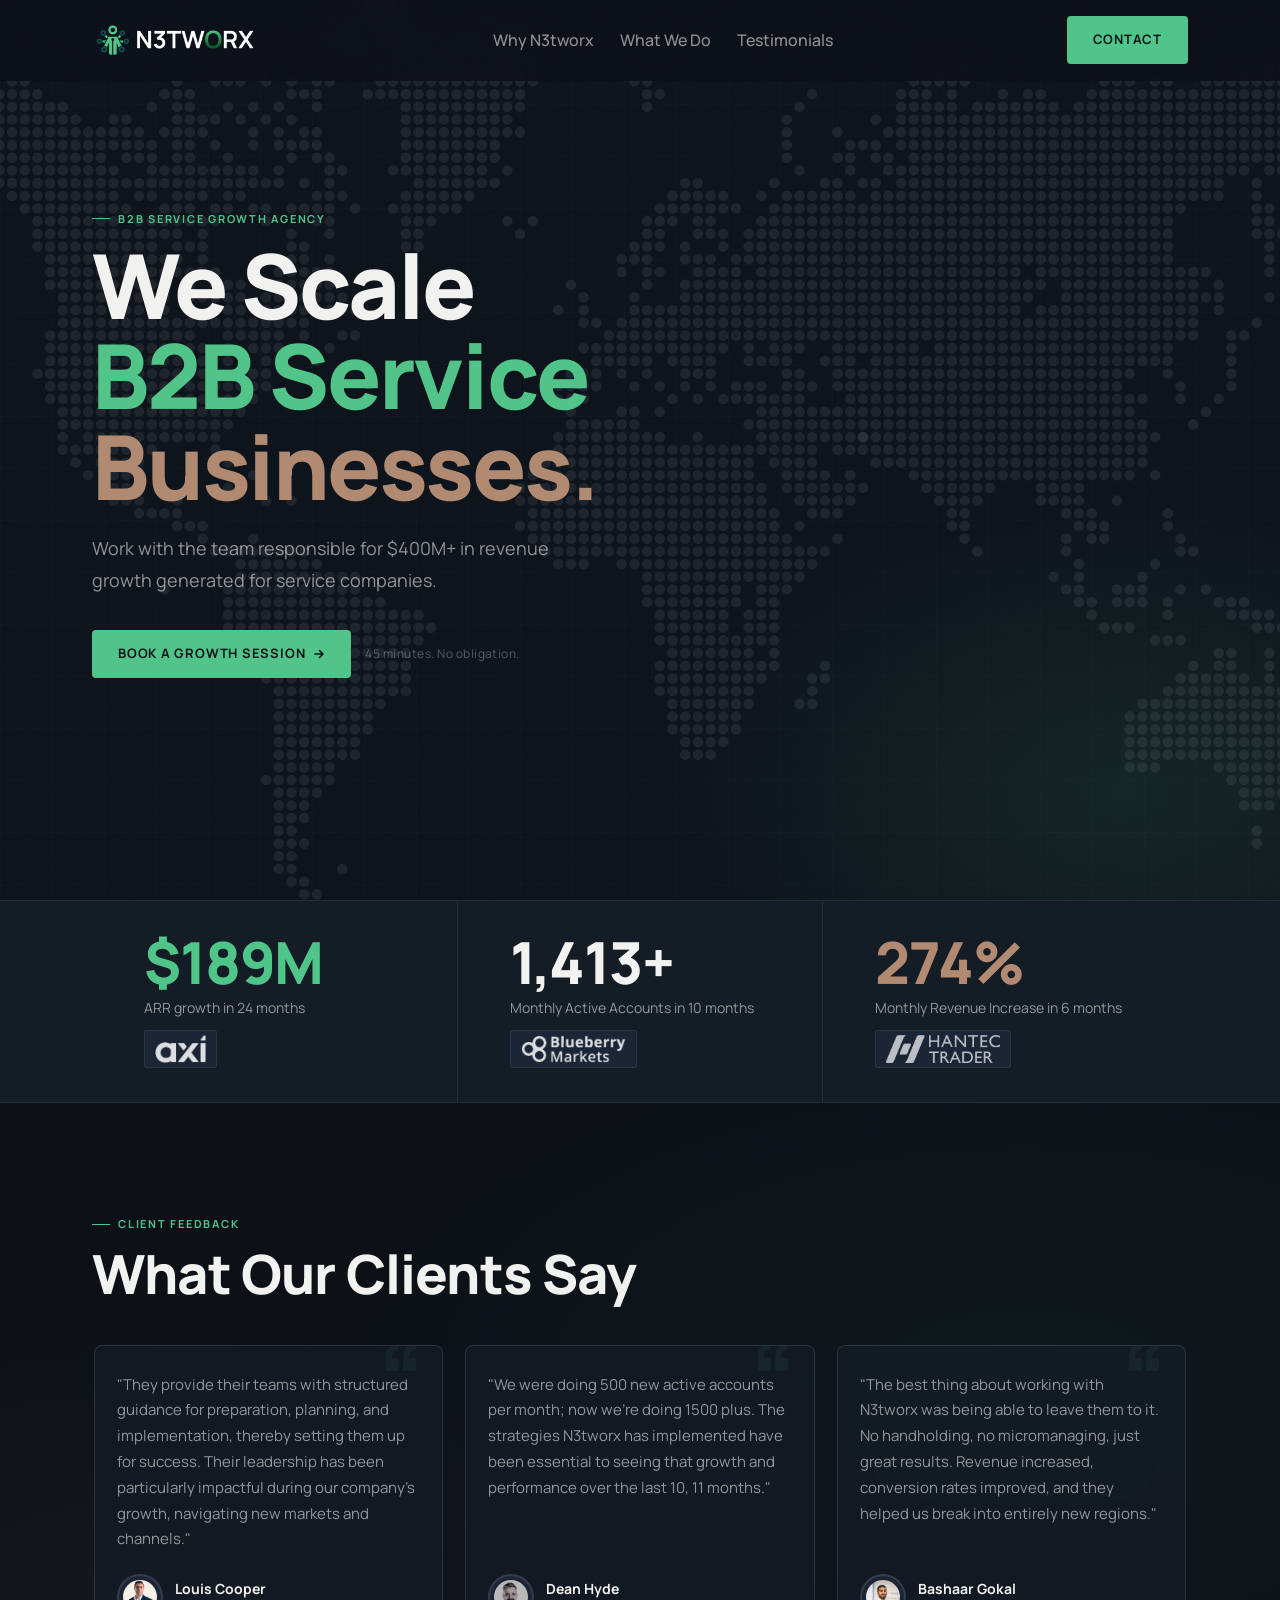
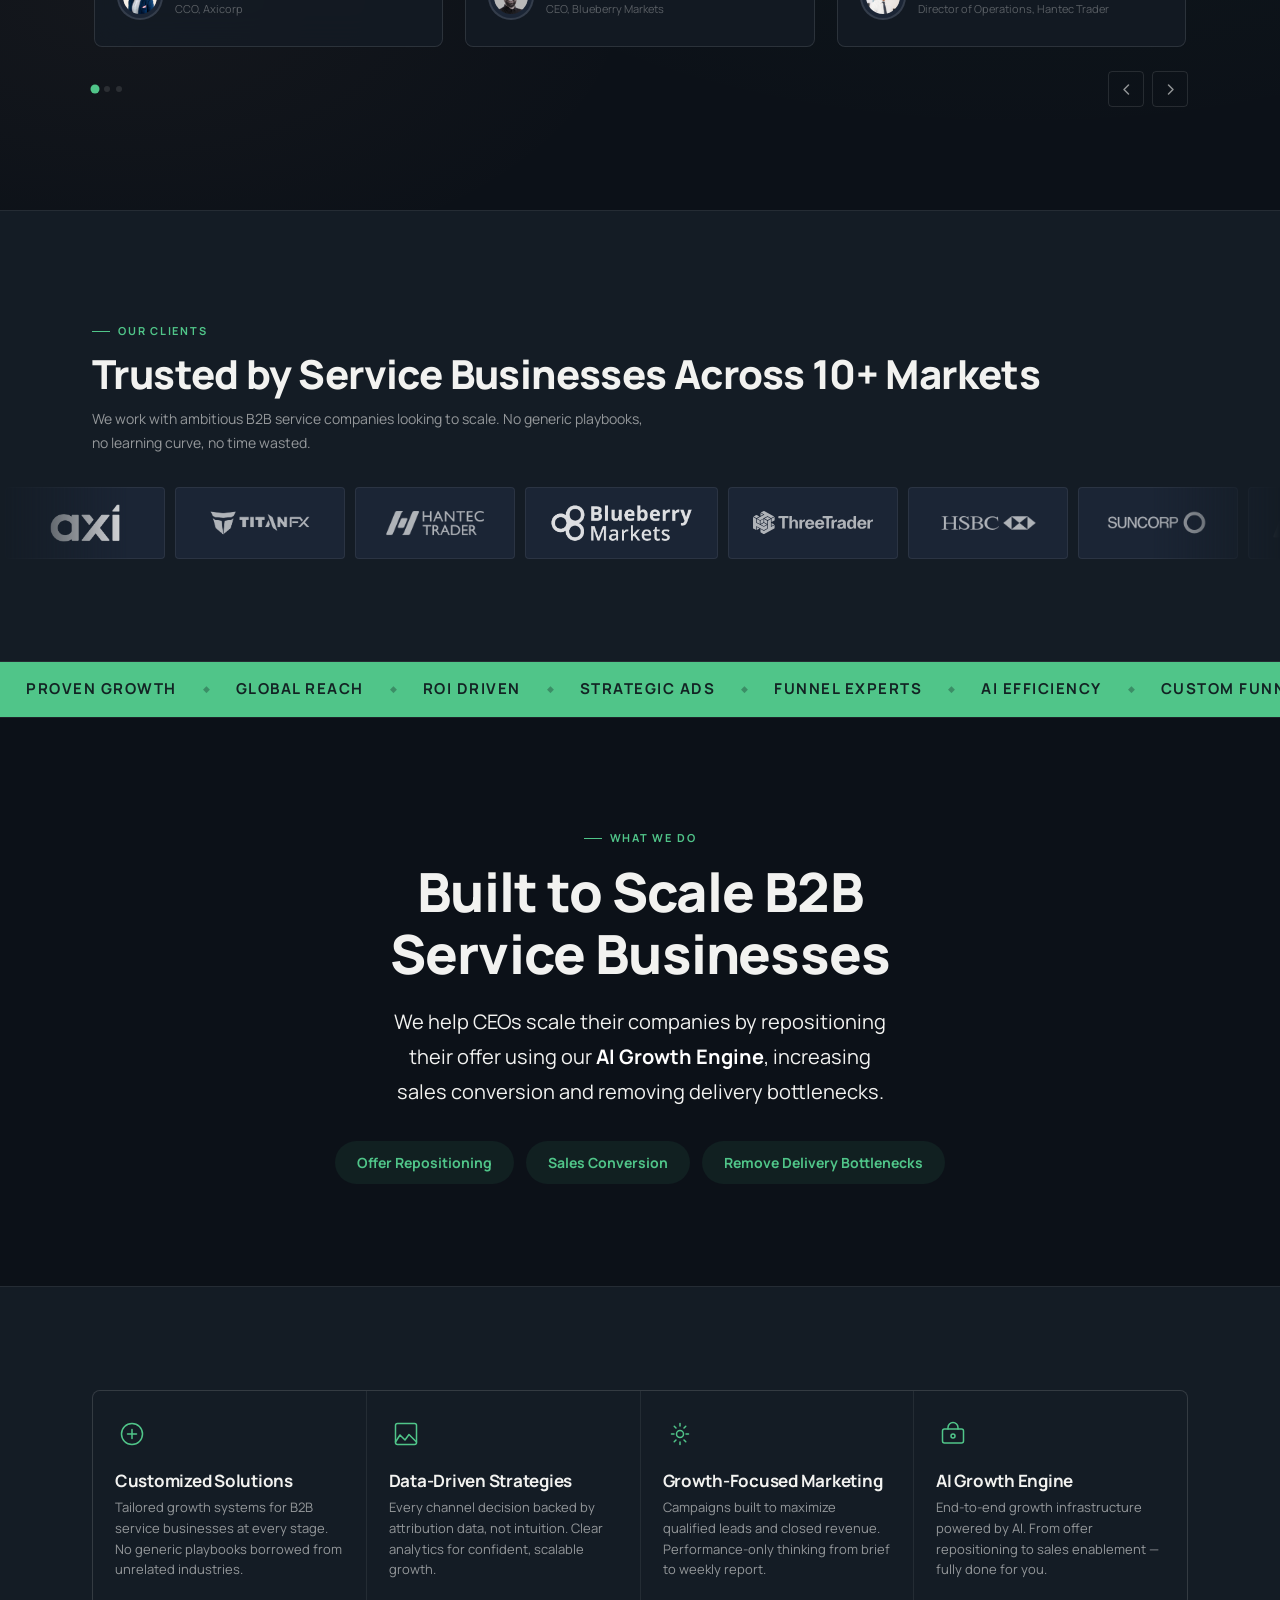
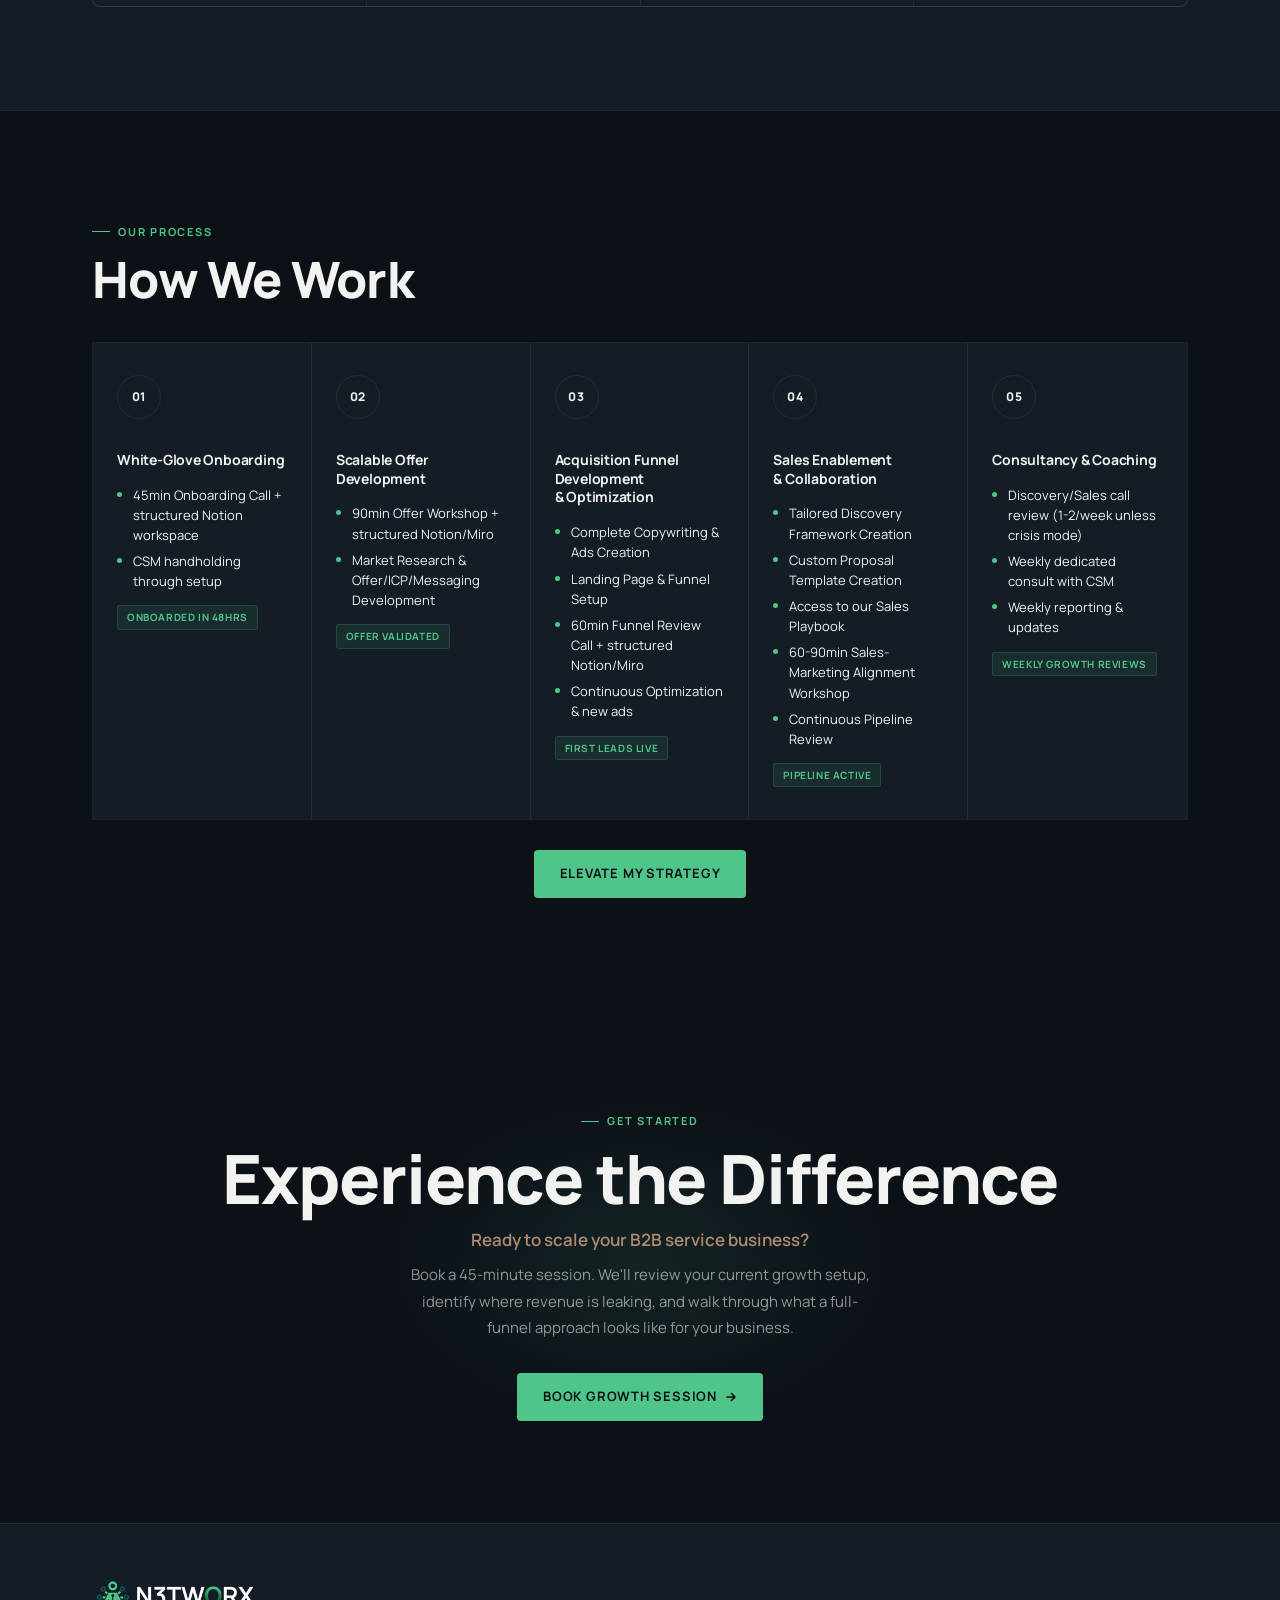
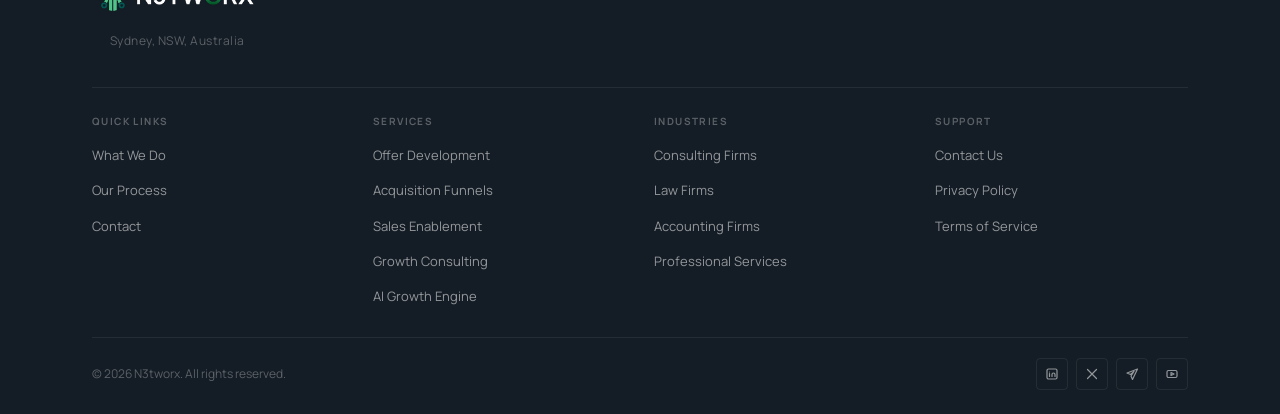
==== commit 8c1baaee: "Point CTAs to cal.com booking; set session length to 45 minutes Repoint contact/booking CTAs (Contac" ====
--- a/index.html
+++ b/index.html
@@ -76,7 +76,7 @@
   <a href="testimonials.html">Testimonials</a>
   </nav>
 
-    <a href="#" class="btn-p nav-cta-d" data-contact-modal>Contact</a>
+    <a href="https://cal.com/team/n3tworx/evaluation-vsl" class="btn-p nav-cta-d">Contact</a>
 
     <button class="ham" id="ham" aria-label="Toggle menu" aria-expanded="false">
       <span></span><span></span><span></span>
@@ -87,7 +87,7 @@
     <a href="index.html">Why N3tworx</a>
     <a href="#what-we-do">What We Do</a>
     <a href="testimonials.html">Testimonials</a>
-    <a href="#" class="btn-p dcta" data-contact-modal><span style="color:#0C1118!important;display:contents;">Book a Growth Session</span></a>
+    <a href="https://cal.com/team/n3tworx/evaluation-vsl" class="btn-p dcta"><span style="color:#0C1118!important;display:contents;">Book a Growth Session</span></a>
   </div>
 </header>
 
@@ -109,13 +109,13 @@
         Work with the team responsible for $400M+ in revenue growth generated for service companies.
       </p>
       <div class="hero-btns">
-        <a href="#" class="btn-p" data-contact-modal>
+        <a href="https://cal.com/team/n3tworx/evaluation-vsl" class="btn-p">
           Book a Growth Session
           <svg width="12" height="12" viewBox="0 0 12 12" fill="none" aria-hidden="true">
             <path d="M2 6h8M6.5 2.5l3.5 3.5-3.5 3.5" stroke="currentColor" stroke-width="1.6" stroke-linecap="round" stroke-linejoin="round"/>
           </svg>
         </a>
-        <span class="hero-note">30 minutes. No obligation.</span>
+        <span class="hero-note">45 minutes. No obligation.</span>
       </div>
     </div>
   </div>
@@ -417,7 +417,7 @@
       </div>
     </div>
     <div class="proc-foot fi">
-      <a href="#" class="btn-p" data-contact-modal>Elevate My Strategy</a>
+      <a href="https://cal.com/team/n3tworx/evaluation-vsl" class="btn-p">Elevate My Strategy</a>
     </div>
   </div>
 </section>
@@ -432,8 +432,8 @@
       <div class="eyebrow" style="justify-content:center;">Get Started</div>
       <h2>Experience the Difference</h2>
       <p class="sub">Ready to scale your B2B service business?</p>
-      <p class="body">Book a 30-minute session. We'll review your current growth setup, identify where revenue is leaking, and walk through what a full-funnel approach looks like for your business.</p>
-      <a href="#" class="btn-p" data-contact-modal>
+      <p class="body">Book a 45-minute session. We'll review your current growth setup, identify where revenue is leaking, and walk through what a full-funnel approach looks like for your business.</p>
+      <a href="https://cal.com/team/n3tworx/evaluation-vsl" class="btn-p">
         Book Growth Session
         <svg width="12" height="12" viewBox="0 0 12 12" fill="none"><path d="M2 6h8M6.5 2.5l3.5 3.5-3.5 3.5" stroke="currentColor" stroke-width="1.6" stroke-linecap="round" stroke-linejoin="round"/></svg>
       </a>
@@ -458,10 +458,10 @@
     </div>
 
     <div class="foot-grid">
-      <div class="foot-col"><h4>Quick Links</h4><ul><li><a href="#what-we-do">What We Do</a></li><li><a href="#process">Our Process</a></li><li><a href="#" data-contact-modal>Contact</a></li></ul></div>
+      <div class="foot-col"><h4>Quick Links</h4><ul><li><a href="#what-we-do">What We Do</a></li><li><a href="#process">Our Process</a></li><li><a href="https://cal.com/team/n3tworx/evaluation-vsl">Contact</a></li></ul></div>
       <div class="foot-col"><h4>Services</h4><ul><li><a href="#what-we-do">Offer Development</a></li><li><a href="#what-we-do">Acquisition Funnels</a></li><li><a href="#what-we-do">Sales Enablement</a></li><li><a href="#what-we-do">Growth Consulting</a></li><li><a href="#what-we-do">AI Growth Engine</a></li></ul></div>
       <div class="foot-col"><h4>Industries</h4><ul><li><a href="#">Consulting Firms</a></li><li><a href="#">Law Firms</a></li><li><a href="#">Accounting Firms</a></li><li><a href="#">Professional Services</a></li></ul></div>
-      <div class="foot-col"><h4>Support</h4><ul><li><a href="#" data-contact-modal>Contact Us</a></li><li><a href="privacy-policy.html">Privacy Policy</a></li><li><a href="terms-of-service.html">Terms of Service</a></li></ul></div>
+      <div class="foot-col"><h4>Support</h4><ul><li><a href="https://cal.com/team/n3tworx/evaluation-vsl">Contact Us</a></li><li><a href="privacy-policy.html">Privacy Policy</a></li><li><a href="terms-of-service.html">Terms of Service</a></li></ul></div>
     </div>
 
     <div class="foot-bot">
@@ -478,7 +478,7 @@
 </footer>
 
 <div class="stk">
-  <a href="#" data-contact-modal>Book a Call</a>
+  <a href="https://cal.com/team/n3tworx/evaluation-vsl">Book a Call</a>
 </div>
 
 <button id="btt" aria-label="Back to top">
